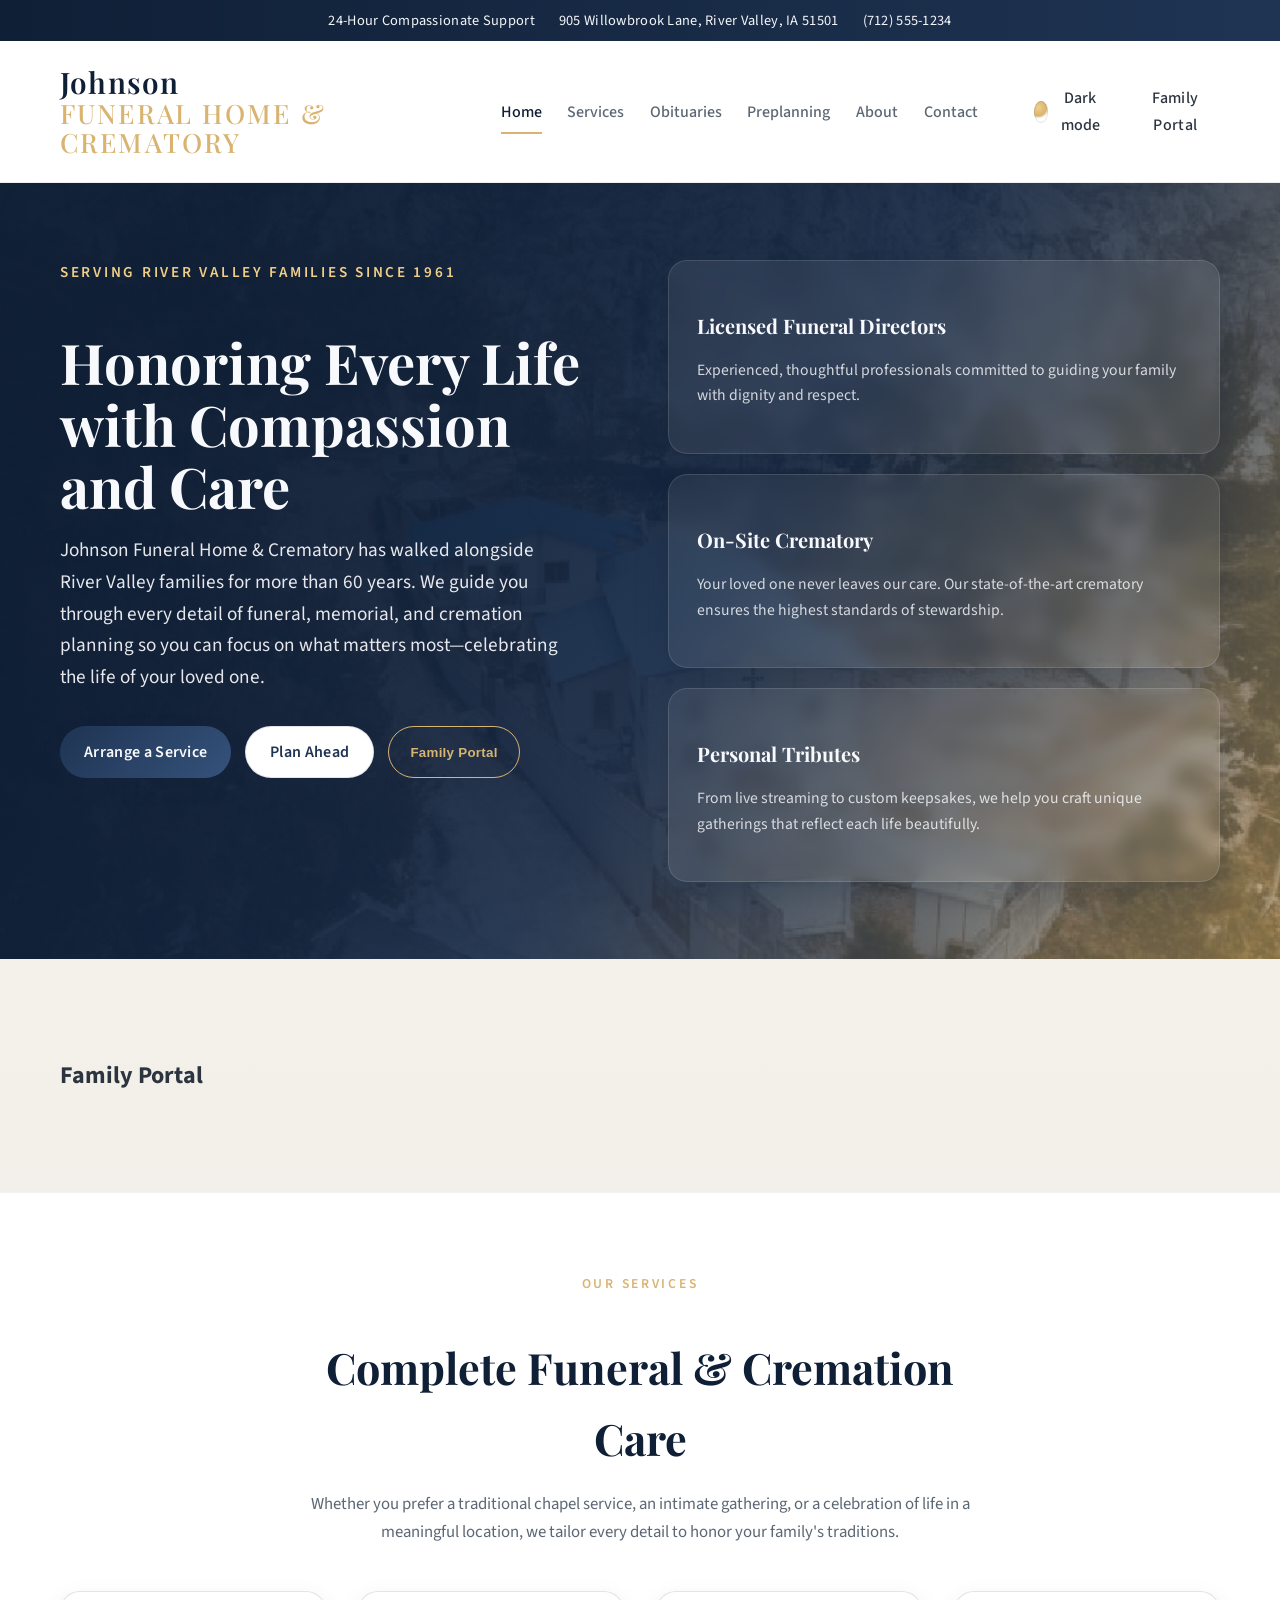
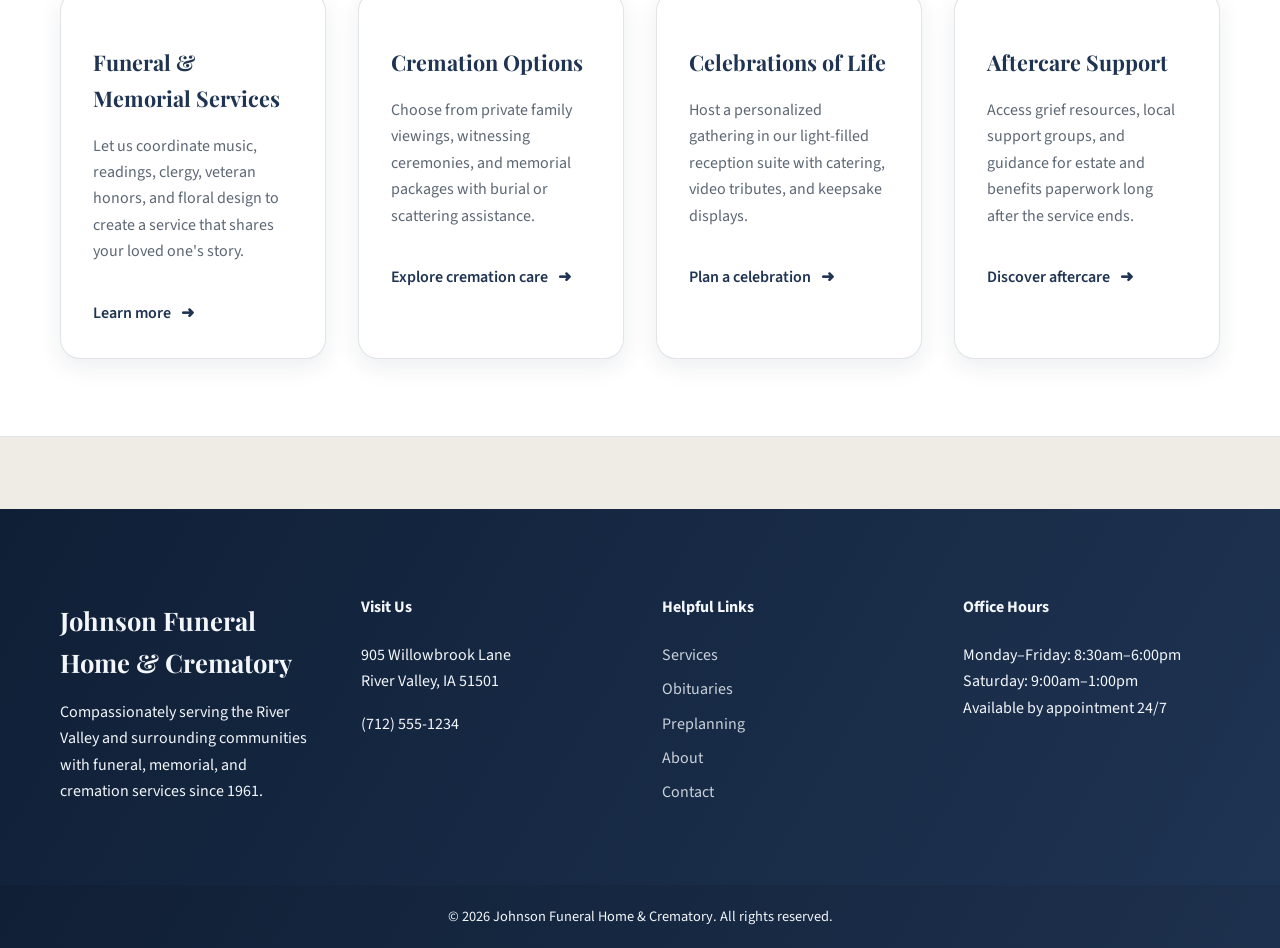
==== index.html @ 05bc40e2 "Update index.html" ====
<!DOCTYPE html>
<html lang="en" data-theme="light">
  <head>
    <meta charset="utf-8" />
    <meta name="viewport" content="width=device-width, initial-scale=1" />
    <meta
      name="description"
      content="Johnson Funeral Home & Crematory provides compassionate funeral, memorial, and cremation care to families across the River Valley."
    />
    <title>Johnson Funeral Home &amp; Crematory | Honoring Every Life</title>
    <script>
      (function () {
        try {
          var storedTheme = localStorage.getItem('theme');
          if (storedTheme === 'dark') {
            document.documentElement.setAttribute('data-theme', 'dark');
          }
        } catch (error) {
          /* localStorage unavailable */
        }
      })();
    </script>
    <link rel="stylesheet" href="assets/css/site.css" />
    <script src="assets/js/main.js" defer></script>
  </head>
  <body>
    <header class="site-header">
      <div class="top-bar">
        <div class="container">
          <span>24-Hour Compassionate Support</span>
          <span>905 Willowbrook Lane, River Valley, IA 51501</span>
          <a href="tel:17125551234">(712) 555-1234</a>
        </div>
      </div>
      <div class="container navbar">
        <a href="index.html" class="brand">Johnson <span>Funeral Home &amp; Crematory</span></a>
        <button
          class="nav-toggle"
          type="button"
          aria-expanded="false"
          aria-label="Toggle navigation"
          data-nav-toggle
        >
          &#9776;
        </button>
        <ul class="nav-links" data-nav-links>
          <li><a href="#top" class="active">Home</a></li>
          <li><a href="#services">Services</a></li>
          <li><a href="obituaries.html">Obituaries</a></li>
          <li><a href="preplanning.html">Preplanning</a></li>
          <li><a href="about.html">About</a></li>
          <li><a href="contact.html">Contact</a></li>
          <li class="nav-actions">
            <button class="theme-toggle" type="button" data-theme-toggle aria-pressed="false">
              <span class="theme-toggle__icon" aria-hidden="true"></span>
              <span class="theme-toggle__label" data-theme-toggle-label>Dark mode</span>
            </button>
            <button class="btn btn-portal" type="button">
              Family Portal
            </button>
          </li>
        </ul>
      </div>
    </header>

    <main id="top">
      <section class="hero">
        <div class="container">
          <div class="hero-content">
            <div class="hero-eyebrow">Serving River Valley families since 1961</div>
            <h1>Honoring Every Life with Compassion and Care</h1>
            <p>
              Johnson Funeral Home &amp; Crematory has walked alongside River Valley families for more than
              60 years. We guide you through every detail of funeral, memorial, and cremation planning so you
              can focus on what matters most&mdash;celebrating the life of your loved one.
            </p>
            <div class="hero-actions">
              <a class="btn btn-primary" href="contact.html">Arrange a Service</a>
              <a class="btn btn-secondary" href="preplanning.html">Plan Ahead</a>
              <button class="btn btn-portal" type="button">
                Family Portal
              </button>
            </div>
          </div>
          <div class="hero-highlights">
            <article>
              <h3>Licensed Funeral Directors</h3>
              <p>
                Experienced, thoughtful professionals committed to guiding your family with dignity and respect.
              </p>
            </article>
            <article>
              <h3>On-Site Crematory</h3>
              <p>
                Your loved one never leaves our care. Our state-of-the-art crematory ensures the highest standards
                of stewardship.
              </p>
            </article>
            <article>
              <h3>Personal Tributes</h3>
              <p>
                From live streaming to custom keepsakes, we help you craft unique gatherings that reflect each life
                beautifully.
              </p>
            </article>
          </div>
        </div>
      </section>

      <!-- Inline Family Portal Section -->
      <section id="passagecare-section" class="section">
        <div class="container">
          <h2>Family Portal</h2>
          <div id="passagecare-root"></div>
        </div>
      </section>

      <section class="section section-alt" id="services">
        <div class="container">
          <div class="section-header">
            <span>Our Services</span>
            <h2>Complete Funeral &amp; Cremation Care</h2>
            <p>
              Whether you prefer a traditional chapel service, an intimate gathering, or a celebration of life in a
              meaningful location, we tailor every detail to honor your family's traditions.
            </p>
          </div>
          <div class="card-grid">
            <article class="card">
              <h3>Funeral &amp; Memorial Services</h3>
              <p>
                Let us coordinate music, readings, clergy, veteran honors, and floral design to create a service that
                shares your loved one's story.
              </p>
              <a class="card-link" href="services.html#funeral-services">Learn more</a>
            </article>
            <article class="card">
              <h3>Cremation Options</h3>
              <p>
                Choose from private family viewings, witnessing ceremonies, and memorial packages with burial or
                scattering assistance.
              </p>
              <a class="card-link" href="services.html#cremation">Explore cremation care</a>
            </article>
            <article class="card">
              <h3>Celebrations of Life</h3>
              <p>
                Host a personalized gathering in our light-filled reception suite with catering, video tributes, and
                keepsake displays.
              </p>
              <a class="card-link" href="services.html#celebrations">Plan a celebration</a>
            </article>
            <article class="card">
              <h3>Aftercare Support</h3>
              <p>
                Access grief resources, local support groups, and guidance for estate and benefits paperwork long after
                the service ends.
              </p>
              <a class="card-link" href="about.html#aftercare">Discover aftercare</a>
            </article>
          </div>
        </div>
      </section>

      <!-- ...rest of your sections like obituaries, preplanning, facility... -->

    </main>

    <footer>
      <div class="container footer-grid">
        <div class="footer-brand">
          <h3>Johnson Funeral Home &amp; Crematory</h3>
          <p>
            Compassionately serving the River Valley and surrounding communities with funeral, memorial, and cremation
            services since 1961.
          </p>
        </div>
        <div>
          <h4>Visit Us</h4>
          <p>905 Willowbrook Lane<br />River Valley, IA 51501</p>
          <p><a href="tel:17125551234">(712) 555-1234</a></p>
        </div>
        <div>
          <h4>Helpful Links</h4>
          <ul class="footer-links">
            <li><a href="services.html">Services</a></li>
            <li><a href="obituaries.html">Obituaries</a></li>
            <li><a href="preplanning.html">Preplanning</a></li>
            <li><a href="about.html">About</a></li>
            <li><a href="contact.html">Contact</a></li>
          </ul>
        </div>
        <div>
          <h4>Office Hours</h4>
          <p>Monday&ndash;Friday: 8:30am&ndash;6:00pm<br />Saturday: 9:00am&ndash;1:00pm<br />Available by appointment 24/7</p>
        </div>
      </div>
      <div class="footer-bottom">
        &copy; <span id="year">2024</span> Johnson Funeral Home &amp; Crematory. All rights reserved.
      </div>
    </footer>

    <script>
      document.getElementById('year').textContent = new Date().getFullYear();
    </script>

    <!-- Autonomous PassageCare embed -->
    <script src="https://thepassagecare.com/passage-embed.js"></script>
  </body>
</html>
---- assets/css/site.css ----
@import url("https://fonts.googleapis.com/css2?family=Playfair+Display:wght@500;600;700&family=Source+Sans+3:wght@400;500;600;700&display=swap");

:root {
  --font-body: "Source Sans 3", "Segoe UI", Tahoma, sans-serif;
  --font-heading: "Playfair Display", "Times New Roman", serif;
  --primary-900: #0f1f36;
  --primary-800: #1f3453;
  --primary-600: #35527b;
  --accent-500: #d9b471;
  --accent-400: #f0cf8a;
  --body-bg: #f5f2ed;
  --body-gradient: linear-gradient(180deg, #f7f4ef 0%, #f2efe9 55%, #ede9e3 100%);
  --surface: #ffffff;
  --surface-elevated: #fcfbf9;
  --surface-alt: #f1ede6;
  --text: #2c3440;
  --text-soft: #5c6774;
  --text-muted: #7a8592;
  --border-subtle: rgba(17, 39, 66, 0.12);
  --shadow-soft: 0 16px 40px rgba(15, 31, 54, 0.12);
  --shadow-subtle: 0 8px 24px rgba(17, 39, 66, 0.08);
  --max-width: 1160px;
  --transition: all 0.25s ease;
  color-scheme: light;
}

:root[data-theme="dark"] {
  --primary-900: #d8e4f9;
  --primary-800: #a9c5ec;
  --primary-600: #82a2d3;
  --accent-500: #f1d48e;
  --accent-400: #f7e4aa;
  --body-bg: #050b16;
  --body-gradient: linear-gradient(180deg, #050b16 0%, #0c1627 60%, #0f1c30 100%);
  --surface: rgba(16, 27, 44, 0.95);
  --surface-elevated: rgba(20, 34, 54, 0.95);
  --surface-alt: rgba(23, 37, 58, 0.85);
  --text: #e7edf6;
  --text-soft: #c3cde0;
  --text-muted: #95a3bc;
  --border-subtle: rgba(193, 212, 235, 0.18);
  --shadow-soft: 0 22px 45px rgba(5, 12, 24, 0.65);
  --shadow-subtle: 0 12px 32px rgba(5, 12, 24, 0.4);
  color-scheme: dark;
}

*, *::before, *::after {
  box-sizing: border-box;
}

body {
  margin: 0;
  font-family: var(--font-body);
  font-weight: 400;
  color: var(--text);
  background: var(--body-gradient);
  line-height: 1.65;
  -webkit-font-smoothing: antialiased;
}

body.portal-open {
  overflow: hidden;
}

a {
  color: inherit;
  text-decoration: none;
  transition: color 0.2s ease;
}

a:hover,
a:focus {
  color: var(--accent-500);
}

a:focus-visible,
button:focus-visible {
  outline: 3px solid var(--accent-400);
  outline-offset: 3px;
}

img {
  max-width: 100%;
  display: block;
}

.container {
  width: min(92%, var(--max-width));
  margin: 0 auto;
}

.top-bar {
  background: linear-gradient(90deg, var(--primary-900), var(--primary-800));
  color: #f4f6fa;
  font-size: 0.9rem;
  letter-spacing: 0.02em;
}

.top-bar .container {
  display: flex;
  flex-wrap: wrap;
  align-items: center;
  justify-content: center;
  gap: 0.75rem 1.5rem;
  padding: 0.55rem 0;
}

.site-header {
  position: sticky;
  top: 0;
  z-index: 1000;
  background: rgba(255, 255, 255, 0.95);
  backdrop-filter: blur(14px);
  border-bottom: 1px solid rgba(17, 39, 66, 0.08);
  transition: background 0.35s ease, border-color 0.35s ease;
}

:root[data-theme="dark"] .site-header {
  background: rgba(6, 13, 24, 0.85);
  border-color: rgba(193, 212, 235, 0.14);
}

.navbar {
  display: flex;
  align-items: center;
  justify-content: space-between;
  gap: 1rem;
  padding: 1rem 0;
  position: relative;
}

.brand {
  display: inline-flex;
  flex-direction: column;
  font-family: var(--font-heading);
  font-size: clamp(1.55rem, 3vw, 1.85rem);
  font-weight: 600;
  line-height: 1.1;
  color: var(--primary-900);
  letter-spacing: 0.04em;
}

.brand span {
  font-size: 0.9em;
  font-weight: 500;
  color: var(--accent-500);
  letter-spacing: 0.08em;
  text-transform: uppercase;
}

.nav-toggle {
  display: none;
  align-items: center;
  justify-content: center;
  width: 3rem;
  height: 3rem;
  border-radius: 999px;
  border: 1px solid var(--border-subtle);
  background: var(--surface);
  color: var(--primary-900);
  font-size: 1.45rem;
  cursor: pointer;
  transition: var(--transition);
}

.nav-toggle:hover {
  background: var(--surface-elevated);
}

.nav-links {
  list-style: none;
  display: flex;
  align-items: center;
  gap: clamp(0.75rem, 2vw, 1.6rem);
  font-weight: 500;
}

.nav-links li {
  display: inline-flex;
  align-items: center;
}

.nav-links a {
  position: relative;
  padding: 0.35rem 0;
  color: var(--text-soft);
  transition: color 0.2s ease;
}

.nav-links a::after {
  content: "";
  position: absolute;
  left: 0;
  bottom: -0.2rem;
  width: 100%;
  height: 2px;
  background: var(--accent-500);
  transform: scaleX(0);
  transform-origin: left;
  transition: transform 0.2s ease;
}

.nav-links a:hover,
.nav-links a:focus,
.nav-links a.active {
  color: var(--primary-900);
}

.nav-links a:hover::after,
.nav-links a:focus::after,
.nav-links a.active::after {
  transform: scaleX(1);
}

.nav-links li.nav-actions {
  gap: 0.75rem;
  margin-left: 1rem;
}

.nav-links button {
  font: inherit;
  color: inherit;
  background: none;
  border: none;
  cursor: pointer;
}

.theme-toggle {
  display: inline-flex;
  align-items: center;
  gap: 0.55rem;
  border-radius: 999px;
  border: 1px solid var(--border-subtle);
  padding: 0.45rem 0.95rem;
  background: var(--surface);
  transition: var(--transition);
}

.theme-toggle:hover {
  border-color: var(--accent-500);
  color: var(--primary-900);
}

.theme-toggle__icon {
  display: inline-flex;
  width: 1.35rem;
  height: 1.35rem;
  border-radius: 50%;
  background: radial-gradient(circle at 30% 30%, var(--accent-400) 0%, var(--accent-500) 45%, transparent 60%);
  box-shadow: inset 0 0 0 1px rgba(17, 39, 66, 0.12);
}

.btn {
  display: inline-flex;
  align-items: center;
  justify-content: center;
  gap: 0.5rem;
  border-radius: 999px;
  padding: 0.75rem 1.5rem;
  border: none;
  font-weight: 600;
  letter-spacing: 0.02em;
  cursor: pointer;
  transition: var(--transition);
}

.btn-primary {
  background: linear-gradient(135deg, var(--primary-800), var(--primary-600));
  color: #f8f9fb;
  box-shadow: var(--shadow-subtle);
}

.btn-primary:hover {
  transform: translateY(-1px);
  box-shadow: var(--shadow-soft);
}

.btn-secondary {
  background: var(--surface);
  color: var(--primary-800);
  border: 1px solid var(--border-subtle);
}

.btn-secondary:hover {
  border-color: var(--accent-500);
  color: var(--primary-900);
  box-shadow: var(--shadow-subtle);
}

.btn-portal {
  border: 1px solid var(--accent-500);
  background: transparent;
  color: var(--accent-500);
  padding-inline: 1.35rem;
}

.btn-portal:hover {
  background: var(--accent-500);
  color: #1b2739;
  box-shadow: var(--shadow-subtle);
}

.hero {
  position: relative;
  padding: clamp(4.5rem, 6vw, 6.75rem) 0 clamp(4rem, 6vw, 6rem);
  color: #f8f9fc;
  overflow: hidden;
}

.hero::before {
  content: "";
  position: absolute;
  inset: 0;
  background: linear-gradient(120deg, rgba(15, 31, 54, 0.92) 12%, rgba(31, 52, 83, 0.85) 55%, rgba(217, 180, 113, 0.6) 100%),
    url("../images/banner3.png") center/cover no-repeat;
  z-index: -2;
}

.hero::after {
  content: "";
  position: absolute;
  inset: 0;
  background: linear-gradient(135deg, rgba(15, 31, 54, 0.75) 0%, rgba(15, 31, 54, 0.35) 65%, transparent 100%);
  z-index: -1;
}

.hero .container {
  display: grid;
  gap: clamp(2rem, 6vw, 3.5rem);
  grid-template-columns: repeat(auto-fit, minmax(280px, 1fr));
  align-items: start;
}

.hero-eyebrow {
  font-size: 0.95rem;
  letter-spacing: 0.18em;
  text-transform: uppercase;
  color: var(--accent-400);
  margin-bottom: 1rem;
  font-weight: 600;
}

.hero h1 {
  font-family: var(--font-heading);
  font-size: clamp(2.5rem, 5vw, 3.5rem);
  line-height: 1.1;
  margin-bottom: 1rem;
}

.hero p {
  font-size: clamp(1.05rem, 2.6vw, 1.2rem);
  color: rgba(248, 249, 252, 0.92);
  max-width: 32rem;
}

.hero-actions {
  display: flex;
  flex-wrap: wrap;
  gap: 0.85rem;
  margin-top: 2rem;
}

.hero-highlights {
  display: grid;
  gap: 1.25rem;
}

.hero-highlights article {
  background: rgba(255, 255, 255, 0.07);
  border: 1px solid rgba(255, 255, 255, 0.12);
  border-radius: 1.2rem;
  padding: 1.75rem;
  backdrop-filter: blur(8px);
  box-shadow: 0 12px 32px rgba(15, 31, 54, 0.25);
}

.hero-highlights h3 {
  font-family: var(--font-heading);
  font-size: 1.25rem;
  margin-bottom: 0.55rem;
}

.hero-highlights p {
  color: rgba(248, 249, 252, 0.82);
  font-size: 0.98rem;
}

main {
  display: block;
}

.section {
  padding: clamp(3.5rem, 6vw, 5rem) 0;
}

.section-alt {
  background: var(--surface);
  border-block: 1px solid var(--border-subtle);
}

.section + .section {
  border-top: 1px solid rgba(17, 39, 66, 0.06);
}

.section-compact {
  padding-block: clamp(2.75rem, 5vw, 4rem);
}

.section.section-compact + .section.section-compact {
  border-top: 1px solid var(--border-subtle);
}

.section-header {
  text-align: center;
  max-width: 720px;
  margin: 0 auto clamp(2rem, 4vw, 2.75rem);
}

.section-header.section-header--left {
  text-align: left;
  margin: 0 0 clamp(2rem, 4vw, 2.5rem);
}

.section-header span {
  display: inline-flex;
  align-items: center;
  gap: 0.5rem;
  font-size: 0.85rem;
  letter-spacing: 0.2em;
  text-transform: uppercase;
  color: var(--accent-500);
  font-weight: 600;
}

.section-header h2 {
  font-family: var(--font-heading);
  font-size: clamp(2rem, 4vw, 2.7rem);
  margin-bottom: 0.75rem;
  color: var(--primary-900);
}

.section-header p {
  color: var(--text-soft);
  font-size: 1.05rem;
}

.card-grid {
  display: grid;
  gap: clamp(1.5rem, 3vw, 2rem);
  grid-template-columns: repeat(auto-fit, minmax(250px, 1fr));
}

.card {
  background: var(--surface);
  border-radius: 1.25rem;
  padding: 2rem;
  box-shadow: var(--shadow-subtle);
  border: 1px solid var(--border-subtle);
  transition: transform 0.25s ease, box-shadow 0.25s ease;
}

.card:hover {
  transform: translateY(-6px);
  box-shadow: var(--shadow-soft);
}

.card h3 {
  font-family: var(--font-heading);
  font-size: 1.35rem;
  margin-bottom: 0.75rem;
  color: var(--primary-800);
}

.card p {
  color: var(--text-soft);
  font-size: 1rem;
}

.card-link {
  display: inline-flex;
  align-items: center;
  margin-top: 1.2rem;
  font-weight: 600;
  color: var(--primary-800);
}

.card-link::after {
  content: "\279C";
  margin-left: 0.65rem;
  transition: transform 0.2s ease;
}

.card-link:hover::after {
  transform: translateX(4px);
}

.grid-two-column {
  display: grid;
  gap: clamp(1.75rem, 4vw, 2.5rem);
  grid-template-columns: repeat(auto-fit, minmax(280px, 1fr));
  align-items: start;
}

.split {
  display: grid;
  gap: clamp(1.75rem, 4vw, 2.5rem);
  grid-template-columns: repeat(auto-fit, minmax(280px, 1fr));
  align-items: center;
}

.highlight-banner {
  background: var(--surface-elevated);
  border-radius: 1.35rem;
  padding: clamp(1.75rem, 4vw, 2.5rem);
  border: 1px solid var(--border-subtle);
  box-shadow: var(--shadow-subtle);
}

.highlight-banner .badge {
  margin-bottom: 0.8rem;
}

.highlight-banner h3 {
  font-family: var(--font-heading);
  font-size: 1.45rem;
  margin-bottom: 1rem;
  color: var(--primary-900);
}

.highlight-banner p,
.highlight-banner li {
  color: var(--text-soft);
  font-size: 1rem;
}

.highlight-banner ul {
  list-style: none;
  margin: 0;
  padding: 0;
  display: grid;
  gap: 0.75rem;
}

.highlight-banner ul li::before {
  content: "\2713";
  color: var(--accent-500);
  margin-right: 0.65rem;
  font-weight: 700;
}

.quote {
  background: var(--surface);
  border-left: 4px solid var(--accent-500);
  border-radius: 1.25rem;
  padding: clamp(1.75rem, 4vw, 2.5rem);
  box-shadow: var(--shadow-subtle);
  font-style: italic;
  color: var(--text-soft);
}

.quote footer,
.quote cite {
  display: block;
  margin-top: 1rem;
  font-style: normal;
  font-weight: 600;
  color: var(--primary-800);
}

blockquote {
  margin: 0;
  background: var(--surface);
  border-radius: 1.35rem;
  padding: clamp(1.75rem, 4vw, 2.5rem);
  box-shadow: var(--shadow-subtle);
  border: 1px solid var(--border-subtle);
  font-style: italic;
  color: var(--text-soft);
}

blockquote cite {
  display: block;
  margin-top: 1rem;
  font-style: normal;
  font-weight: 600;
  color: var(--primary-800);
}

.featured-list {
  list-style: none;
  padding: 0;
  margin: 1.5rem 0 0;
  display: grid;
  gap: 0.85rem;
}

.featured-list li {
  position: relative;
  padding-left: 1.65rem;
  color: var(--text-soft);
}

.featured-list li::before {
  content: "";
  position: absolute;
  top: 0.55rem;
  left: 0;
  width: 0.75rem;
  height: 0.75rem;
  border-radius: 50%;
  background: linear-gradient(135deg, var(--accent-500), var(--accent-400));
}

.contact-block {
  background: var(--surface);
  border-radius: 1.25rem;
  padding: clamp(1.75rem, 4vw, 2.5rem);
  box-shadow: var(--shadow-subtle);
  border: 1px solid var(--border-subtle);
}

.contact-block h3 {
  font-family: var(--font-heading);
  font-size: 1.45rem;
  margin-bottom: 1rem;
  color: var(--primary-900);
}

.contact-details {
  display: grid;
  gap: 0.65rem;
  color: var(--text-soft);
  font-size: 1rem;
}

.contact-details span {
  font-weight: 600;
  color: var(--primary-800);
}

.contact-actions {
  display: flex;
  flex-wrap: wrap;
  gap: 0.75rem;
  margin-top: 1.5rem;
}

.badge {
  display: inline-flex;
  align-items: center;
  gap: 0.35rem;
  font-size: 0.75rem;
  text-transform: uppercase;
  letter-spacing: 0.18em;
  background: rgba(217, 180, 113, 0.14);
  color: var(--accent-500);
  padding: 0.35rem 0.8rem;
  border-radius: 999px;
  font-weight: 600;
}

.lead {
  font-size: 1.1rem;
  color: var(--text);
}

.page-hero {
  position: relative;
  padding: clamp(3.5rem, 6vw, 5rem) 0;
  color: #f8f9fc;
  overflow: hidden;
}

.page-hero::before {
  content: "";
  position: absolute;
  inset: 0;
  background: linear-gradient(125deg, rgba(15, 31, 54, 0.92) 0%, rgba(31, 52, 83, 0.88) 55%, rgba(217, 180, 113, 0.65) 100%),
    url("../images/banner2.png") center/cover no-repeat;
  z-index: -1;
}

.page-hero h1 {
  font-family: var(--font-heading);
  font-size: clamp(2.25rem, 4vw, 3rem);
  margin-bottom: 1rem;
}

.page-hero p {
  max-width: 40rem;
  color: rgba(248, 249, 252, 0.9);
  font-size: 1.05rem;
}

.page-content {
  padding: clamp(3.5rem, 6vw, 4.75rem) 0;
}

.page-content > .section,
.page-content > article {
  margin-bottom: clamp(2.5rem, 5vw, 3.5rem);
}

.contact-page {
  display: grid;
  gap: clamp(2rem, 4vw, 3rem);
  grid-template-columns: repeat(auto-fit, minmax(280px, 1fr));
  align-items: start;
}

form {
  background: var(--surface);
  border-radius: 1.25rem;
  padding: clamp(1.75rem, 4vw, 2.5rem);
  box-shadow: var(--shadow-subtle);
  border: 1px solid var(--border-subtle);
  display: grid;
  gap: 0.9rem;
}

form h3 {
  font-family: var(--font-heading);
  font-size: 1.45rem;
  color: var(--primary-900);
  margin-bottom: 0.5rem;
}

label {
  font-weight: 600;
  font-size: 0.95rem;
  color: var(--text);
}

input,
select,
textarea {
  width: 100%;
  border-radius: 0.85rem;
  border: 1px solid var(--border-subtle);
  padding: 0.75rem 1rem;
  font: inherit;
  color: var(--text);
  background: var(--surface-elevated);
  transition: border-color 0.2s ease, box-shadow 0.2s ease;
}

input:focus,
select:focus,
textarea:focus {
  border-color: var(--accent-500);
  box-shadow: 0 0 0 3px rgba(217, 180, 113, 0.25);
}

textarea {
  min-height: 140px;
  resize: vertical;
}

.form-disclaimer {
  margin-top: 0.35rem;
  font-size: 0.85rem;
  color: var(--text-muted);
}

.table-wrapper {
  overflow-x: auto;
  background: var(--surface);
  border-radius: 1.25rem;
  border: 1px solid var(--border-subtle);
  box-shadow: var(--shadow-subtle);
}

.table {
  width: 100%;
  border-collapse: collapse;
  min-width: 540px;
}

.table thead {
  background: rgba(53, 82, 123, 0.08);
  color: var(--primary-900);
}

.table th,
.table td {
  padding: 1.1rem 1.25rem;
  text-align: left;
  border-bottom: 1px solid var(--border-subtle);
  font-size: 0.98rem;
}

.table tbody tr:hover {
  background: rgba(53, 82, 123, 0.05);
}

.obituary-list {
  display: grid;
  gap: clamp(1.5rem, 3vw, 2rem);
  grid-template-columns: repeat(auto-fit, minmax(260px, 1fr));
}

.obituary-card {
  background: var(--surface);
  border-radius: 1.25rem;
  padding: clamp(1.65rem, 3vw, 2.25rem);
  border: 1px solid var(--border-subtle);
  box-shadow: var(--shadow-subtle);
  display: grid;
  gap: 0.65rem;
}

.obituary-card h3 {
  font-family: var(--font-heading);
  font-size: 1.35rem;
  color: var(--primary-900);
}

.obituary-card time {
  font-size: 0.95rem;
  color: var(--text-muted);
}

.obituary-card p {
  color: var(--text-soft);
  font-size: 1rem;
}

footer {
  background: linear-gradient(120deg, var(--primary-900), var(--primary-800));
  color: #f3f6fb;
  margin-top: clamp(3rem, 6vw, 4.5rem);
}

.footer-grid {
  display: grid;
  gap: clamp(1.75rem, 4vw, 2.75rem);
  grid-template-columns: repeat(auto-fit, minmax(220px, 1fr));
  padding: clamp(3rem, 6vw, 4rem) 0;
}

.footer-brand h3 {
  font-family: var(--font-heading);
  font-size: 1.6rem;
  margin-bottom: 0.75rem;
}

.footer-links {
  list-style: none;
  padding: 0;
  margin: 0;
  display: grid;
  gap: 0.5rem;
}

.footer-links a {
  color: rgba(243, 246, 251, 0.82);
}

.footer-links a:hover {
  color: var(--accent-400);
}

.footer-bottom {
  padding: 1.25rem 0;
  text-align: center;
  font-size: 0.9rem;
  background: rgba(0, 0, 0, 0.08);
}

.portal-modal {
  position: fixed;
  inset: 0;
  background: rgba(4, 10, 20, 0.75);
  display: grid;
  place-items: center;
  padding: 2rem;
  visibility: hidden;
  opacity: 0;
  transition: opacity 0.25s ease, visibility 0.25s ease;
  z-index: 1200;
}

.portal-modal.is-open {
  visibility: visible;
  opacity: 1;
}

.portal-modal__content {
  background: var(--surface);
  border-radius: 1.5rem;
  width: min(92vw, 880px);
  max-height: min(85vh, 720px);
  display: flex;
  flex-direction: column;
  border: 1px solid var(--border-subtle);
  box-shadow: var(--shadow-soft);
}

.portal-modal__header {
  display: flex;
  align-items: center;
  justify-content: space-between;
  padding: 1.5rem 1.75rem;
  border-bottom: 1px solid var(--border-subtle);
}

.portal-modal__header h2 {
  font-family: var(--font-heading);
  font-size: 1.5rem;
  margin: 0;
}

.portal-modal__close {
  border: none;
  background: transparent;
  font-size: 1.75rem;
  color: var(--text);
  cursor: pointer;
}

.portal-modal__body {
  flex: 1 1 auto;
  padding: 0;
}

.portal-modal__body iframe {
  width: 100%;
  height: 100%;
  min-height: 480px;
  border: none;
  border-radius: 0 0 1.5rem 1.5rem;
}

@media (max-width: 960px) {
  .nav-toggle {
    display: inline-flex;
  }

  .nav-links {
    position: absolute;
    top: calc(100% + 0.75rem);
    right: 0;
    flex-direction: column;
    align-items: stretch;
    gap: 0.5rem;
    padding: 1.25rem;
    background: var(--surface);
    border-radius: 1.25rem;
    border: 1px solid var(--border-subtle);
    box-shadow: var(--shadow-soft);
    transform: translateY(-0.5rem) scale(0.96);
    opacity: 0;
    pointer-events: none;
    transition: var(--transition);
  }

  .nav-links.open {
    opacity: 1;
    transform: translateY(0) scale(1);
    pointer-events: auto;
  }

  .nav-links li.nav-actions {
    flex-direction: column;
    align-items: stretch;
    margin-left: 0;
  }

  .nav-links li.nav-actions .btn,
  .nav-links li.nav-actions .theme-toggle {
    width: 100%;
    justify-content: center;
  }
}

@media (max-width: 720px) {
  .hero {
    padding-top: 4rem;
    padding-bottom: 4.5rem;
  }

  .hero-actions {
    flex-direction: column;
    align-items: stretch;
  }

  .section-header {
    text-align: left;
  }

  .footer-grid {
    text-align: center;
  }

  .footer-links {
    justify-items: center;
  }

  .portal-modal {
    padding: 1.25rem;
  }

  .portal-modal__body iframe {
    min-height: 360px;
  }
}

@media (prefers-reduced-motion: reduce) {
  *, *::before, *::after {
    transition: none !important;
    animation-duration: 0.01ms !important;
    animation-iteration-count: 1 !important;
  }
}
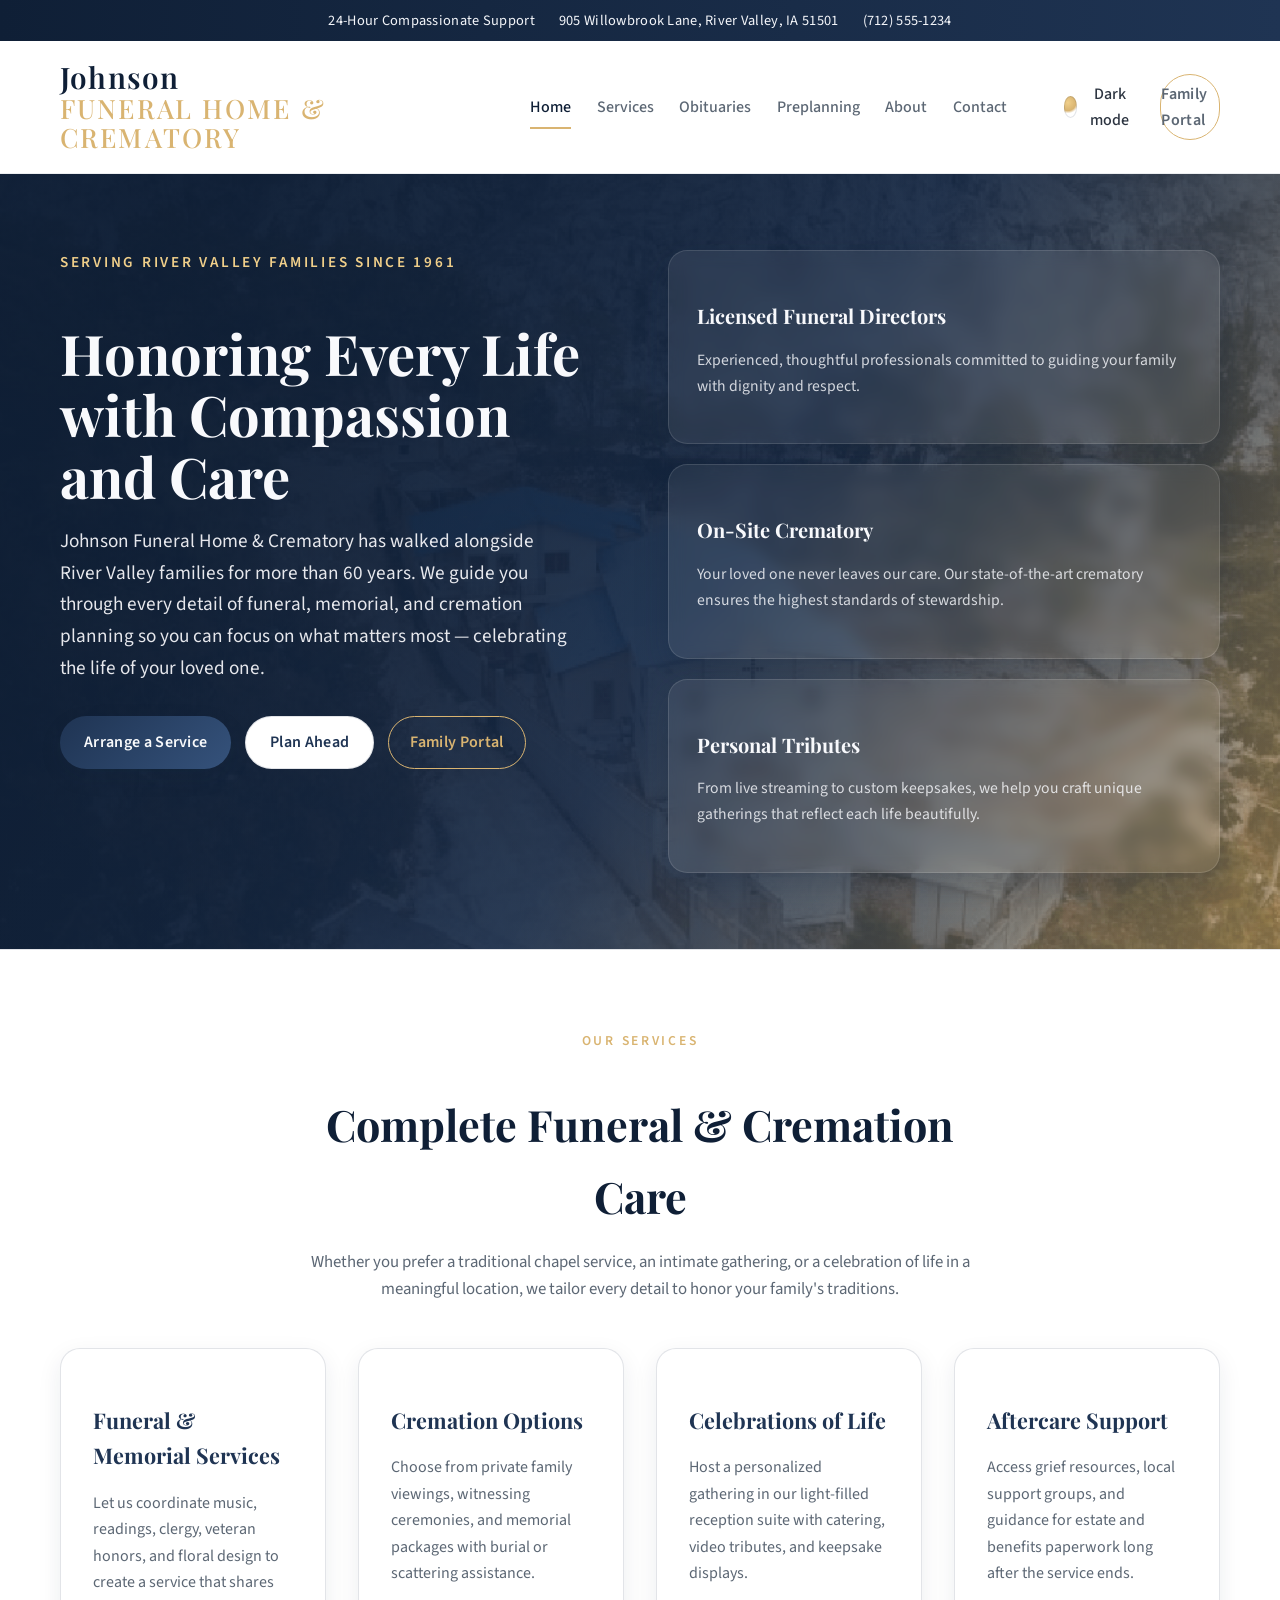
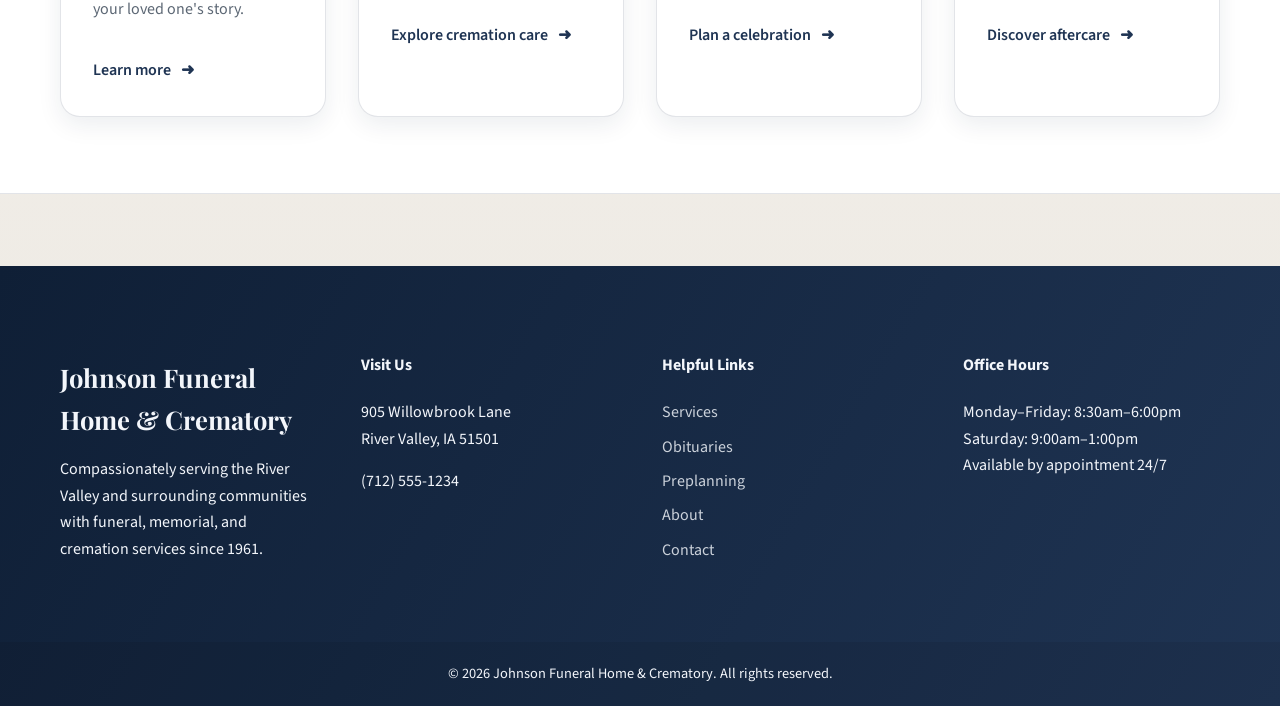
==== commit 9c1201b4: "Update index.html" ====
--- a/index.html
+++ b/index.html
@@ -8,6 +8,8 @@
       content="Johnson Funeral Home & Crematory provides compassionate funeral, memorial, and cremation care to families across the River Valley."
     />
     <title>Johnson Funeral Home &amp; Crematory | Honoring Every Life</title>
+
+    <!-- Theme handling -->
     <script>
       (function () {
         try {
@@ -15,14 +17,15 @@
           if (storedTheme === 'dark') {
             document.documentElement.setAttribute('data-theme', 'dark');
           }
-        } catch (error) {
-          /* localStorage unavailable */
-        }
+        } catch (error) {}
       })();
     </script>
+
+    <!-- Site Styles -->
     <link rel="stylesheet" href="assets/css/site.css" />
     <script src="assets/js/main.js" defer></script>
   </head>
+
   <body>
     <header class="site-header">
       <div class="top-bar">
@@ -32,8 +35,12 @@
           <a href="tel:17125551234">(712) 555-1234</a>
         </div>
       </div>
+
       <div class="container navbar">
-        <a href="index.html" class="brand">Johnson <span>Funeral Home &amp; Crematory</span></a>
+        <a href="index.html" class="brand">
+          Johnson <span>Funeral Home &amp; Crematory</span>
+        </a>
+
         <button
           class="nav-toggle"
           type="button"
@@ -43,6 +50,7 @@
         >
           &#9776;
         </button>
+
         <ul class="nav-links" data-nav-links>
           <li><a href="#top" class="active">Home</a></li>
           <li><a href="#services">Services</a></li>
@@ -51,13 +59,22 @@
           <li><a href="about.html">About</a></li>
           <li><a href="contact.html">Contact</a></li>
           <li class="nav-actions">
-            <button class="theme-toggle" type="button" data-theme-toggle aria-pressed="false">
+            <button
+              class="theme-toggle"
+              type="button"
+              data-theme-toggle
+              aria-pressed="false"
+            >
               <span class="theme-toggle__icon" aria-hidden="true"></span>
-              <span class="theme-toggle__label" data-theme-toggle-label>Dark mode</span>
+              <span class="theme-toggle__label" data-theme-toggle-label>
+                Dark mode
+              </span>
             </button>
-            <button class="btn btn-portal" type="button">
+
+            <!-- Redirect to full Family Portal page -->
+            <a class="btn btn-portal" href="family-portal.html">
               Family Portal
-            </button>
+            </a>
           </li>
         </ul>
       </div>
@@ -70,18 +87,19 @@
             <div class="hero-eyebrow">Serving River Valley families since 1961</div>
             <h1>Honoring Every Life with Compassion and Care</h1>
             <p>
-              Johnson Funeral Home &amp; Crematory has walked alongside River Valley families for more than
-              60 years. We guide you through every detail of funeral, memorial, and cremation planning so you
-              can focus on what matters most&mdash;celebrating the life of your loved one.
+              Johnson Funeral Home &amp; Crematory has walked alongside River Valley families
+              for more than 60 years. We guide you through every detail of funeral, memorial,
+              and cremation planning so you can focus on what matters most &mdash;
+              celebrating the life of your loved one.
             </p>
+
             <div class="hero-actions">
               <a class="btn btn-primary" href="contact.html">Arrange a Service</a>
               <a class="btn btn-secondary" href="preplanning.html">Plan Ahead</a>
-              <button class="btn btn-portal" type="button">
-                Family Portal
-              </button>
+              <a class="btn btn-portal" href="family-portal.html">Family Portal</a>
             </div>
           </div>
+
           <div class="hero-highlights">
             <article>
               <h3>Licensed Funeral Directors</h3>
@@ -92,26 +110,16 @@
             <article>
               <h3>On-Site Crematory</h3>
               <p>
-                Your loved one never leaves our care. Our state-of-the-art crematory ensures the highest standards
-                of stewardship.
+                Your loved one never leaves our care. Our state-of-the-art crematory ensures the highest standards of stewardship.
               </p>
             </article>
             <article>
               <h3>Personal Tributes</h3>
               <p>
-                From live streaming to custom keepsakes, we help you craft unique gatherings that reflect each life
-                beautifully.
-              </p>
-            </article>
-          </div>
-        </div>
-      </section>
-
-      <!-- Inline Family Portal Section -->
-      <section id="passagecare-section" class="section">
-        <div class="container">
-          <h2>Family Portal</h2>
-          <div id="passagecare-root"></div>
+                From live streaming to custom keepsakes, we help you craft unique gatherings that reflect each life beautifully.
+              </p>
+            </article>
+          </div>
         </div>
       </section>
 
@@ -121,49 +129,51 @@
             <span>Our Services</span>
             <h2>Complete Funeral &amp; Cremation Care</h2>
             <p>
-              Whether you prefer a traditional chapel service, an intimate gathering, or a celebration of life in a
-              meaningful location, we tailor every detail to honor your family's traditions.
+              Whether you prefer a traditional chapel service, an intimate gathering, or a
+              celebration of life in a meaningful location, we tailor every detail to honor
+              your family's traditions.
             </p>
           </div>
+
           <div class="card-grid">
             <article class="card">
               <h3>Funeral &amp; Memorial Services</h3>
               <p>
-                Let us coordinate music, readings, clergy, veteran honors, and floral design to create a service that
-                shares your loved one's story.
+                Let us coordinate music, readings, clergy, veteran honors, and floral design
+                to create a service that shares your loved one's story.
               </p>
               <a class="card-link" href="services.html#funeral-services">Learn more</a>
             </article>
+
             <article class="card">
               <h3>Cremation Options</h3>
               <p>
-                Choose from private family viewings, witnessing ceremonies, and memorial packages with burial or
-                scattering assistance.
+                Choose from private family viewings, witnessing ceremonies, and memorial
+                packages with burial or scattering assistance.
               </p>
               <a class="card-link" href="services.html#cremation">Explore cremation care</a>
             </article>
+
             <article class="card">
               <h3>Celebrations of Life</h3>
               <p>
-                Host a personalized gathering in our light-filled reception suite with catering, video tributes, and
-                keepsake displays.
+                Host a personalized gathering in our light-filled reception suite with
+                catering, video tributes, and keepsake displays.
               </p>
               <a class="card-link" href="services.html#celebrations">Plan a celebration</a>
             </article>
+
             <article class="card">
               <h3>Aftercare Support</h3>
               <p>
-                Access grief resources, local support groups, and guidance for estate and benefits paperwork long after
-                the service ends.
+                Access grief resources, local support groups, and guidance for estate and
+                benefits paperwork long after the service ends.
               </p>
               <a class="card-link" href="about.html#aftercare">Discover aftercare</a>
             </article>
           </div>
         </div>
       </section>
-
-      <!-- ...rest of your sections like obituaries, preplanning, facility... -->
-
     </main>
 
     <footer>
@@ -171,15 +181,17 @@
         <div class="footer-brand">
           <h3>Johnson Funeral Home &amp; Crematory</h3>
           <p>
-            Compassionately serving the River Valley and surrounding communities with funeral, memorial, and cremation
-            services since 1961.
+            Compassionately serving the River Valley and surrounding communities with
+            funeral, memorial, and cremation services since 1961.
           </p>
         </div>
+
         <div>
           <h4>Visit Us</h4>
           <p>905 Willowbrook Lane<br />River Valley, IA 51501</p>
           <p><a href="tel:17125551234">(712) 555-1234</a></p>
         </div>
+
         <div>
           <h4>Helpful Links</h4>
           <ul class="footer-links">
@@ -190,11 +202,17 @@
             <li><a href="contact.html">Contact</a></li>
           </ul>
         </div>
+
         <div>
           <h4>Office Hours</h4>
-          <p>Monday&ndash;Friday: 8:30am&ndash;6:00pm<br />Saturday: 9:00am&ndash;1:00pm<br />Available by appointment 24/7</p>
-        </div>
-      </div>
+          <p>
+            Monday&ndash;Friday: 8:30am&ndash;6:00pm<br />
+            Saturday: 9:00am&ndash;1:00pm<br />
+            Available by appointment 24/7
+          </p>
+        </div>
+      </div>
+
       <div class="footer-bottom">
         &copy; <span id="year">2024</span> Johnson Funeral Home &amp; Crematory. All rights reserved.
       </div>
@@ -203,9 +221,5 @@
     <script>
       document.getElementById('year').textContent = new Date().getFullYear();
     </script>
-
-    <!-- Autonomous PassageCare embed -->
-    <script src="https://thepassagecare.com/passage-embed.js"></script>
   </body>
-</html>
-
+</html>
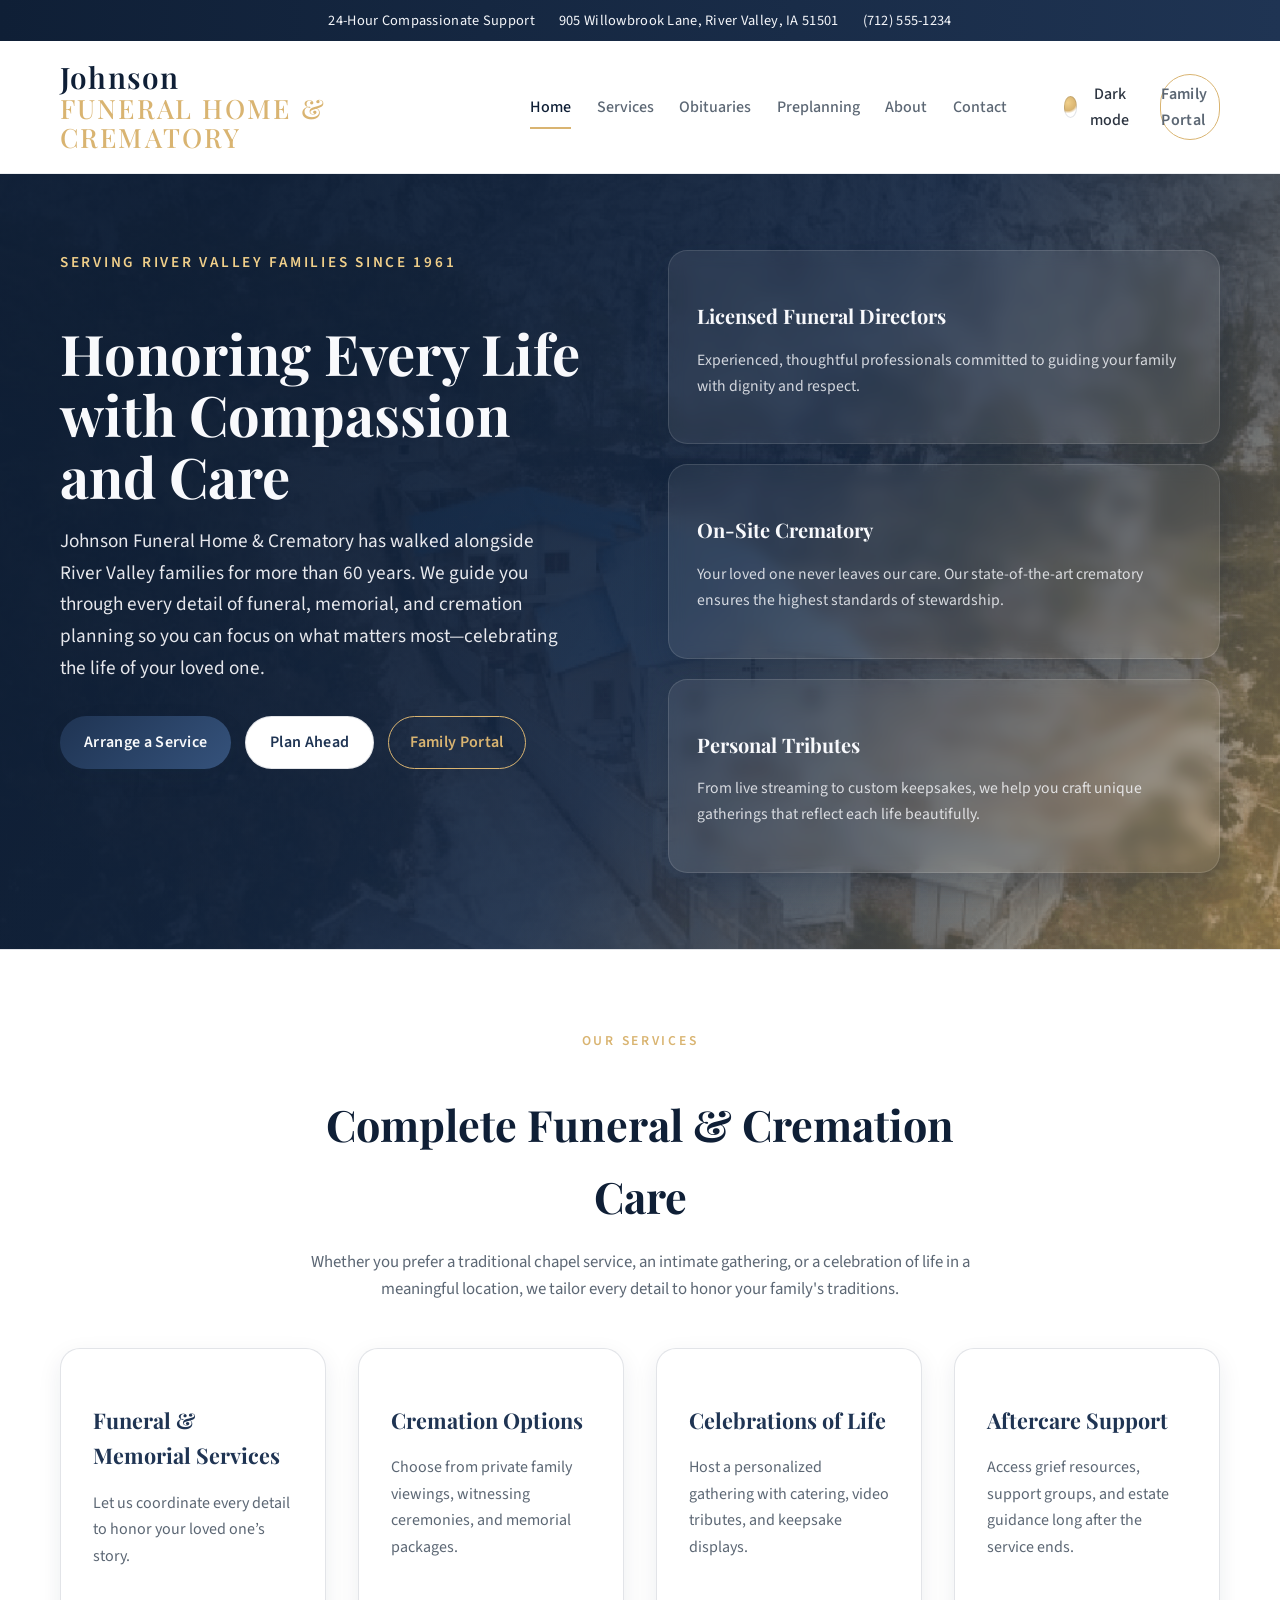
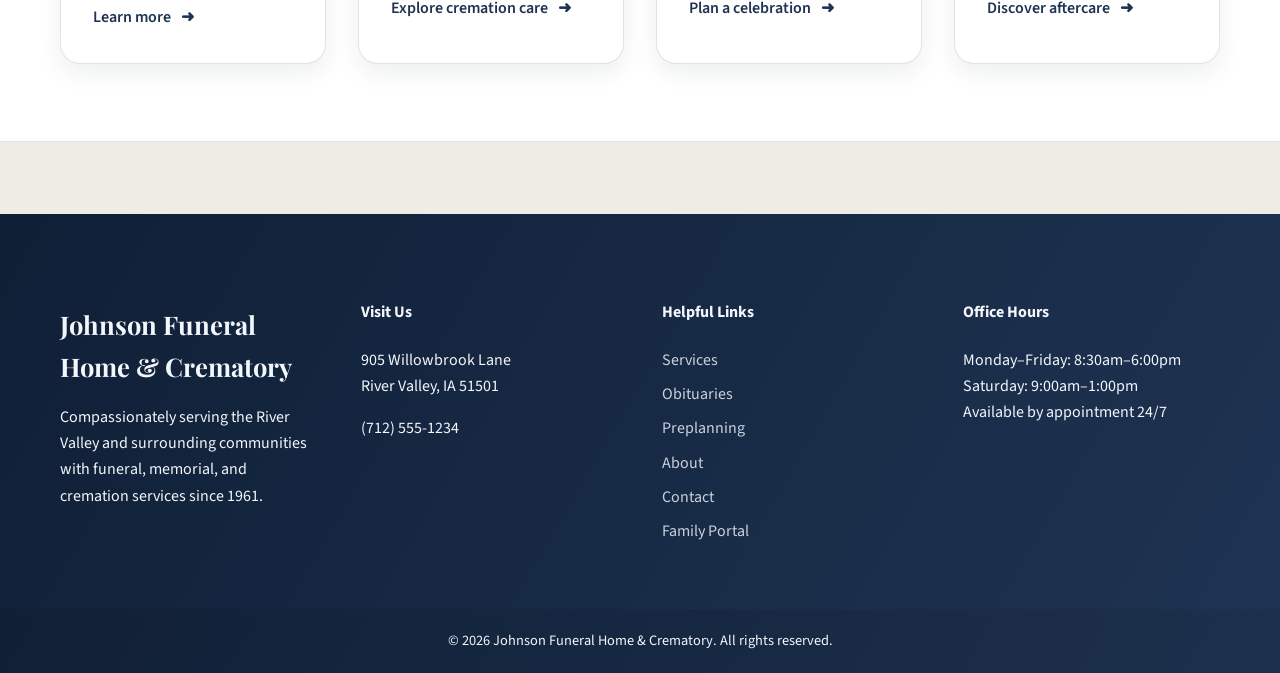
==== commit 3c8389a2: "Update index.html" ====
--- a/index.html
+++ b/index.html
@@ -8,8 +8,6 @@
       content="Johnson Funeral Home & Crematory provides compassionate funeral, memorial, and cremation care to families across the River Valley."
     />
     <title>Johnson Funeral Home &amp; Crematory | Honoring Every Life</title>
-
-    <!-- Theme handling -->
     <script>
       (function () {
         try {
@@ -20,12 +18,9 @@
         } catch (error) {}
       })();
     </script>
-
-    <!-- Site Styles -->
     <link rel="stylesheet" href="assets/css/site.css" />
     <script src="assets/js/main.js" defer></script>
   </head>
-
   <body>
     <header class="site-header">
       <div class="top-bar">
@@ -35,12 +30,8 @@
           <a href="tel:17125551234">(712) 555-1234</a>
         </div>
       </div>
-
       <div class="container navbar">
-        <a href="index.html" class="brand">
-          Johnson <span>Funeral Home &amp; Crematory</span>
-        </a>
-
+        <a href="index.html" class="brand">Johnson <span>Funeral Home &amp; Crematory</span></a>
         <button
           class="nav-toggle"
           type="button"
@@ -50,7 +41,6 @@
         >
           &#9776;
         </button>
-
         <ul class="nav-links" data-nav-links>
           <li><a href="#top" class="active">Home</a></li>
           <li><a href="#services">Services</a></li>
@@ -59,22 +49,11 @@
           <li><a href="about.html">About</a></li>
           <li><a href="contact.html">Contact</a></li>
           <li class="nav-actions">
-            <button
-              class="theme-toggle"
-              type="button"
-              data-theme-toggle
-              aria-pressed="false"
-            >
+            <button class="theme-toggle" type="button" data-theme-toggle aria-pressed="false">
               <span class="theme-toggle__icon" aria-hidden="true"></span>
-              <span class="theme-toggle__label" data-theme-toggle-label>
-                Dark mode
-              </span>
+              <span class="theme-toggle__label" data-theme-toggle-label>Dark mode</span>
             </button>
-
-            <!-- Redirect to full Family Portal page -->
-            <a class="btn btn-portal" href="family-portal.html">
-              Family Portal
-            </a>
+            <a href="family-portal.html" class="btn btn-portal">Family Portal</a>
           </li>
         </ul>
       </div>
@@ -87,19 +66,16 @@
             <div class="hero-eyebrow">Serving River Valley families since 1961</div>
             <h1>Honoring Every Life with Compassion and Care</h1>
             <p>
-              Johnson Funeral Home &amp; Crematory has walked alongside River Valley families
-              for more than 60 years. We guide you through every detail of funeral, memorial,
-              and cremation planning so you can focus on what matters most &mdash;
-              celebrating the life of your loved one.
+              Johnson Funeral Home &amp; Crematory has walked alongside River Valley families for more than
+              60 years. We guide you through every detail of funeral, memorial, and cremation planning so you
+              can focus on what matters most&mdash;celebrating the life of your loved one.
             </p>
-
             <div class="hero-actions">
               <a class="btn btn-primary" href="contact.html">Arrange a Service</a>
               <a class="btn btn-secondary" href="preplanning.html">Plan Ahead</a>
               <a class="btn btn-portal" href="family-portal.html">Family Portal</a>
             </div>
           </div>
-
           <div class="hero-highlights">
             <article>
               <h3>Licensed Funeral Directors</h3>
@@ -110,13 +86,15 @@
             <article>
               <h3>On-Site Crematory</h3>
               <p>
-                Your loved one never leaves our care. Our state-of-the-art crematory ensures the highest standards of stewardship.
+                Your loved one never leaves our care. Our state-of-the-art crematory ensures the highest standards
+                of stewardship.
               </p>
             </article>
             <article>
               <h3>Personal Tributes</h3>
               <p>
-                From live streaming to custom keepsakes, we help you craft unique gatherings that reflect each life beautifully.
+                From live streaming to custom keepsakes, we help you craft unique gatherings that reflect each life
+                beautifully.
               </p>
             </article>
           </div>
@@ -129,46 +107,29 @@
             <span>Our Services</span>
             <h2>Complete Funeral &amp; Cremation Care</h2>
             <p>
-              Whether you prefer a traditional chapel service, an intimate gathering, or a
-              celebration of life in a meaningful location, we tailor every detail to honor
-              your family's traditions.
+              Whether you prefer a traditional chapel service, an intimate gathering, or a celebration of life in a
+              meaningful location, we tailor every detail to honor your family's traditions.
             </p>
           </div>
-
           <div class="card-grid">
             <article class="card">
               <h3>Funeral &amp; Memorial Services</h3>
-              <p>
-                Let us coordinate music, readings, clergy, veteran honors, and floral design
-                to create a service that shares your loved one's story.
-              </p>
+              <p>Let us coordinate every detail to honor your loved one’s story.</p>
               <a class="card-link" href="services.html#funeral-services">Learn more</a>
             </article>
-
             <article class="card">
               <h3>Cremation Options</h3>
-              <p>
-                Choose from private family viewings, witnessing ceremonies, and memorial
-                packages with burial or scattering assistance.
-              </p>
+              <p>Choose from private family viewings, witnessing ceremonies, and memorial packages.</p>
               <a class="card-link" href="services.html#cremation">Explore cremation care</a>
             </article>
-
             <article class="card">
               <h3>Celebrations of Life</h3>
-              <p>
-                Host a personalized gathering in our light-filled reception suite with
-                catering, video tributes, and keepsake displays.
-              </p>
+              <p>Host a personalized gathering with catering, video tributes, and keepsake displays.</p>
               <a class="card-link" href="services.html#celebrations">Plan a celebration</a>
             </article>
-
             <article class="card">
               <h3>Aftercare Support</h3>
-              <p>
-                Access grief resources, local support groups, and guidance for estate and
-                benefits paperwork long after the service ends.
-              </p>
+              <p>Access grief resources, support groups, and estate guidance long after the service ends.</p>
               <a class="card-link" href="about.html#aftercare">Discover aftercare</a>
             </article>
           </div>
@@ -181,17 +142,15 @@
         <div class="footer-brand">
           <h3>Johnson Funeral Home &amp; Crematory</h3>
           <p>
-            Compassionately serving the River Valley and surrounding communities with
-            funeral, memorial, and cremation services since 1961.
+            Compassionately serving the River Valley and surrounding communities with funeral, memorial, and cremation
+            services since 1961.
           </p>
         </div>
-
         <div>
           <h4>Visit Us</h4>
           <p>905 Willowbrook Lane<br />River Valley, IA 51501</p>
           <p><a href="tel:17125551234">(712) 555-1234</a></p>
         </div>
-
         <div>
           <h4>Helpful Links</h4>
           <ul class="footer-links">
@@ -200,26 +159,25 @@
             <li><a href="preplanning.html">Preplanning</a></li>
             <li><a href="about.html">About</a></li>
             <li><a href="contact.html">Contact</a></li>
+            <li><a href="family-portal.html">Family Portal</a></li>
           </ul>
         </div>
-
         <div>
           <h4>Office Hours</h4>
           <p>
-            Monday&ndash;Friday: 8:30am&ndash;6:00pm<br />
-            Saturday: 9:00am&ndash;1:00pm<br />
+            Monday–Friday: 8:30am–6:00pm<br />
+            Saturday: 9:00am–1:00pm<br />
             Available by appointment 24/7
           </p>
         </div>
       </div>
-
       <div class="footer-bottom">
         &copy; <span id="year">2024</span> Johnson Funeral Home &amp; Crematory. All rights reserved.
       </div>
     </footer>
 
     <script>
-      document.getElementById('year').textContent = new Date().getFullYear();
+      document.getElementById("year").textContent = new Date().getFullYear();
     </script>
   </body>
 </html>
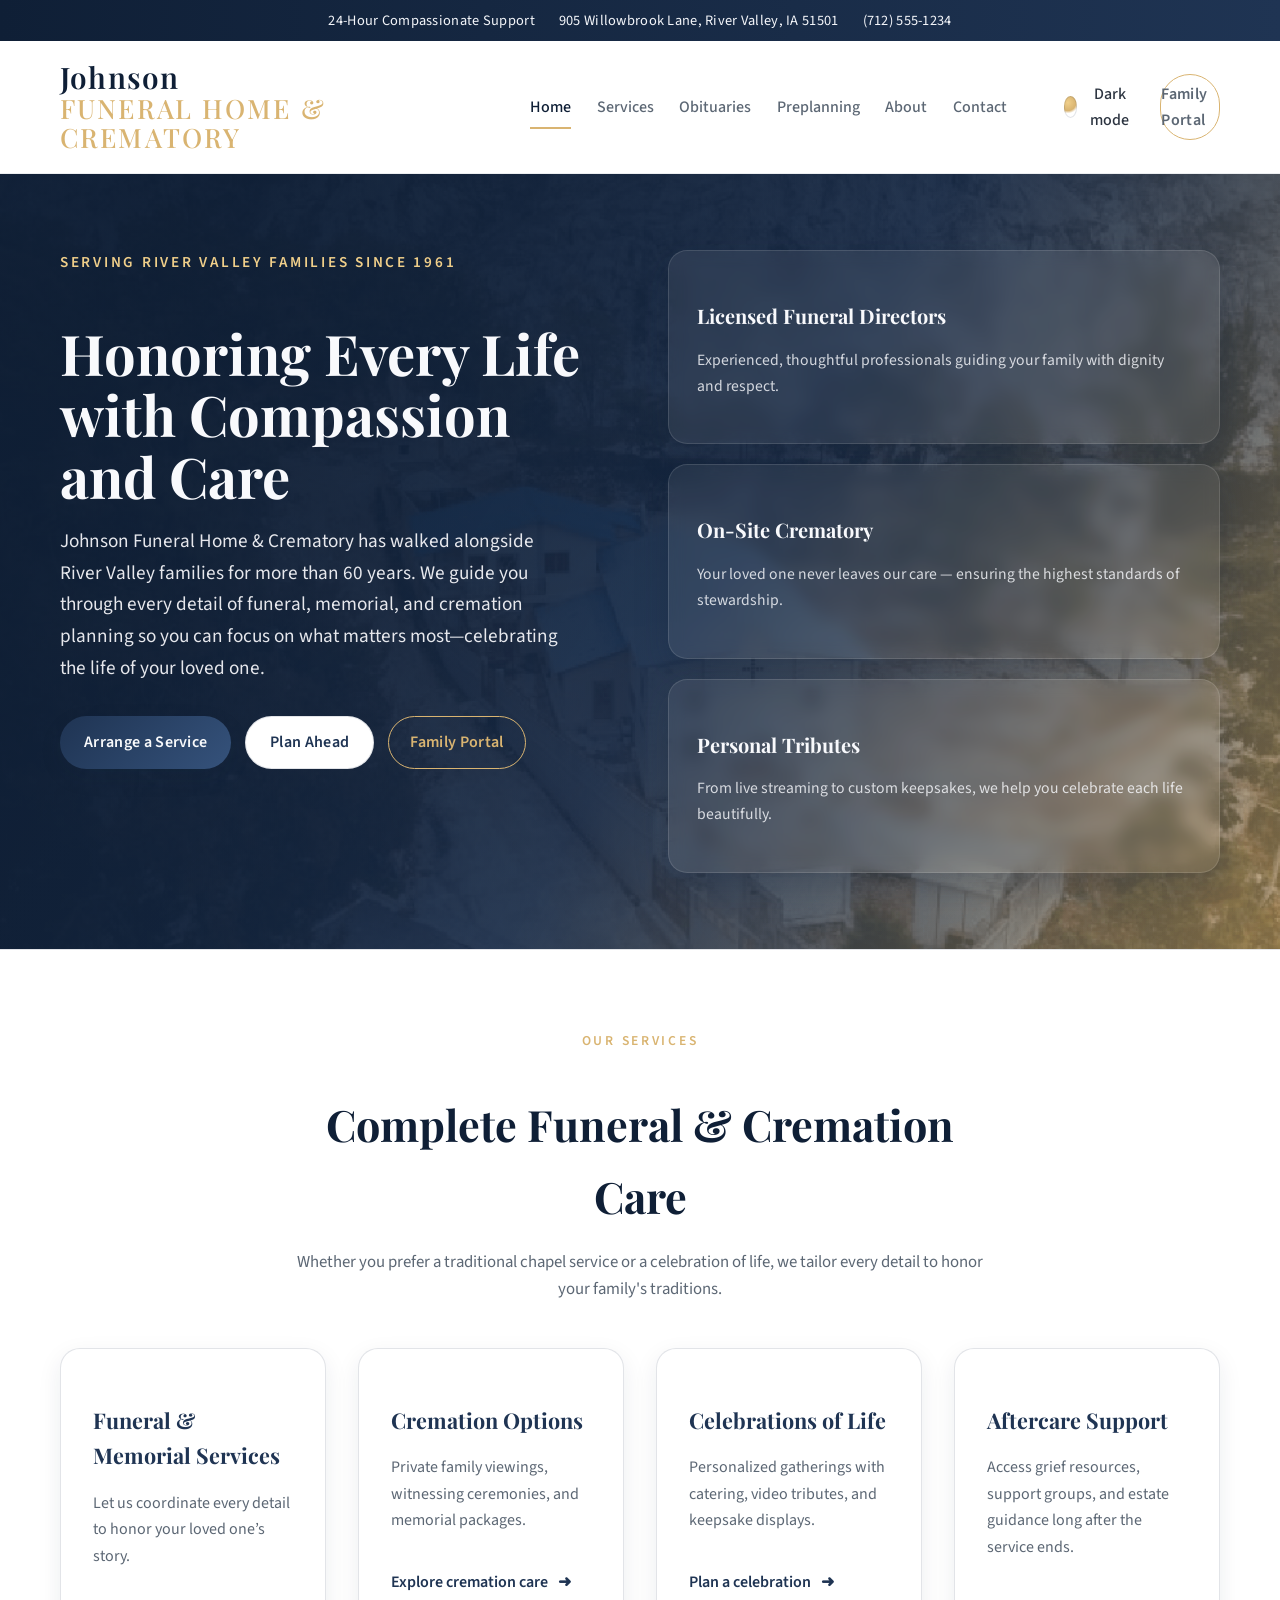
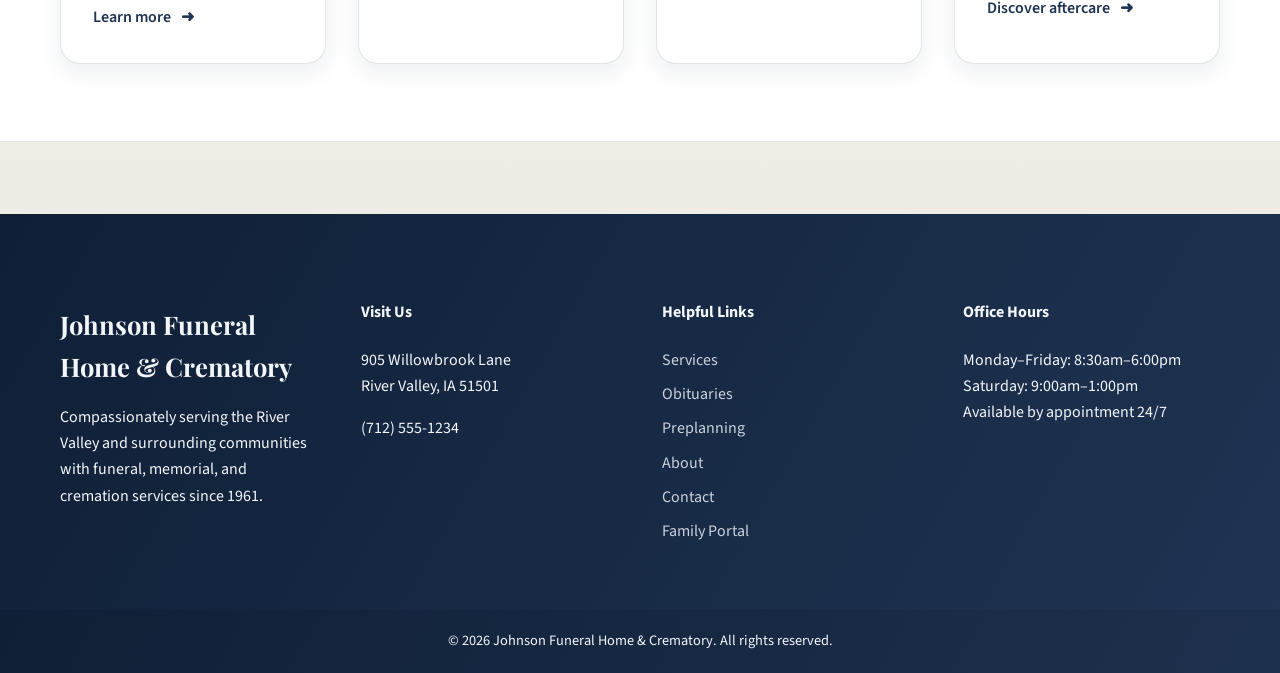
==== commit ac7d539a: "Update index.html" ====
--- a/index.html
+++ b/index.html
@@ -79,23 +79,15 @@
           <div class="hero-highlights">
             <article>
               <h3>Licensed Funeral Directors</h3>
-              <p>
-                Experienced, thoughtful professionals committed to guiding your family with dignity and respect.
-              </p>
+              <p>Experienced, thoughtful professionals guiding your family with dignity and respect.</p>
             </article>
             <article>
               <h3>On-Site Crematory</h3>
-              <p>
-                Your loved one never leaves our care. Our state-of-the-art crematory ensures the highest standards
-                of stewardship.
-              </p>
+              <p>Your loved one never leaves our care — ensuring the highest standards of stewardship.</p>
             </article>
             <article>
               <h3>Personal Tributes</h3>
-              <p>
-                From live streaming to custom keepsakes, we help you craft unique gatherings that reflect each life
-                beautifully.
-              </p>
+              <p>From live streaming to custom keepsakes, we help you celebrate each life beautifully.</p>
             </article>
           </div>
         </div>
@@ -107,8 +99,8 @@
             <span>Our Services</span>
             <h2>Complete Funeral &amp; Cremation Care</h2>
             <p>
-              Whether you prefer a traditional chapel service, an intimate gathering, or a celebration of life in a
-              meaningful location, we tailor every detail to honor your family's traditions.
+              Whether you prefer a traditional chapel service or a celebration of life, we tailor every detail
+              to honor your family's traditions.
             </p>
           </div>
           <div class="card-grid">
@@ -119,12 +111,12 @@
             </article>
             <article class="card">
               <h3>Cremation Options</h3>
-              <p>Choose from private family viewings, witnessing ceremonies, and memorial packages.</p>
+              <p>Private family viewings, witnessing ceremonies, and memorial packages.</p>
               <a class="card-link" href="services.html#cremation">Explore cremation care</a>
             </article>
             <article class="card">
               <h3>Celebrations of Life</h3>
-              <p>Host a personalized gathering with catering, video tributes, and keepsake displays.</p>
+              <p>Personalized gatherings with catering, video tributes, and keepsake displays.</p>
               <a class="card-link" href="services.html#celebrations">Plan a celebration</a>
             </article>
             <article class="card">
@@ -142,8 +134,8 @@
         <div class="footer-brand">
           <h3>Johnson Funeral Home &amp; Crematory</h3>
           <p>
-            Compassionately serving the River Valley and surrounding communities with funeral, memorial, and cremation
-            services since 1961.
+            Compassionately serving the River Valley and surrounding communities with funeral, memorial, and
+            cremation services since 1961.
           </p>
         </div>
         <div>
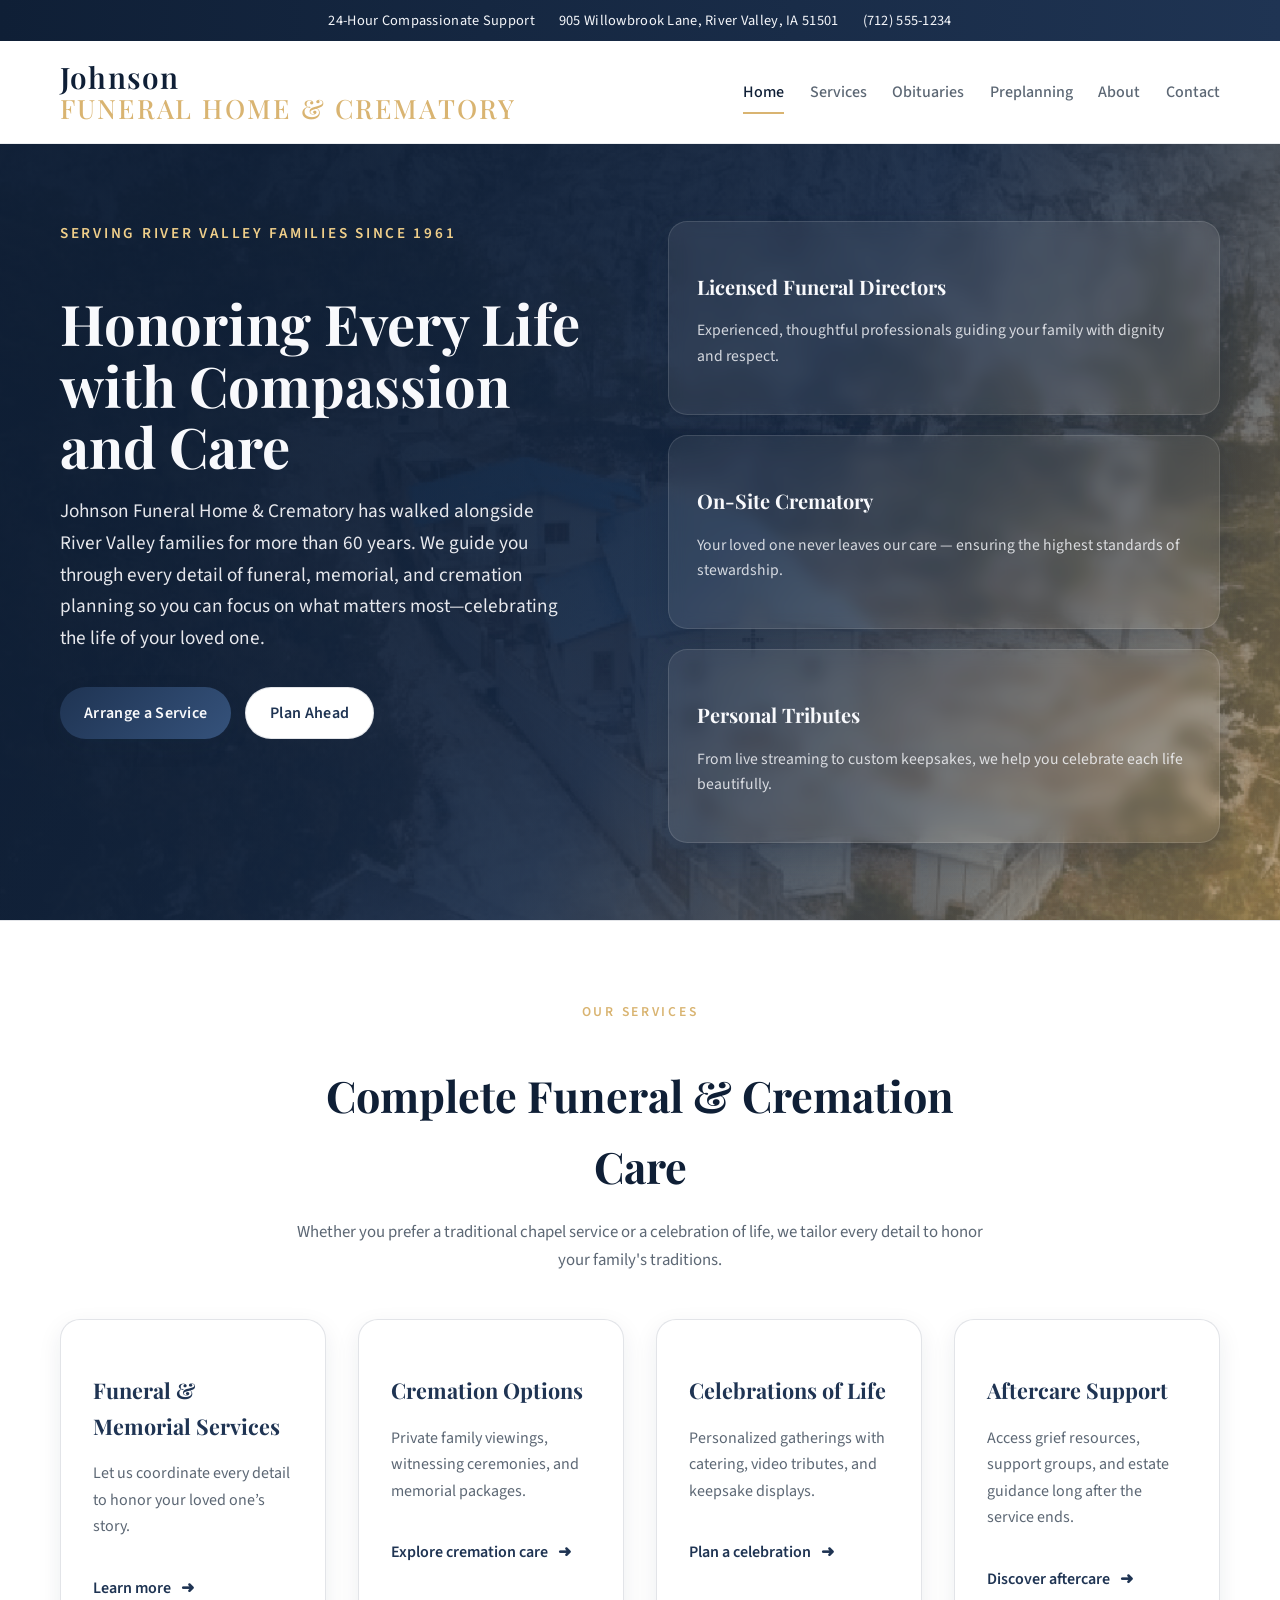
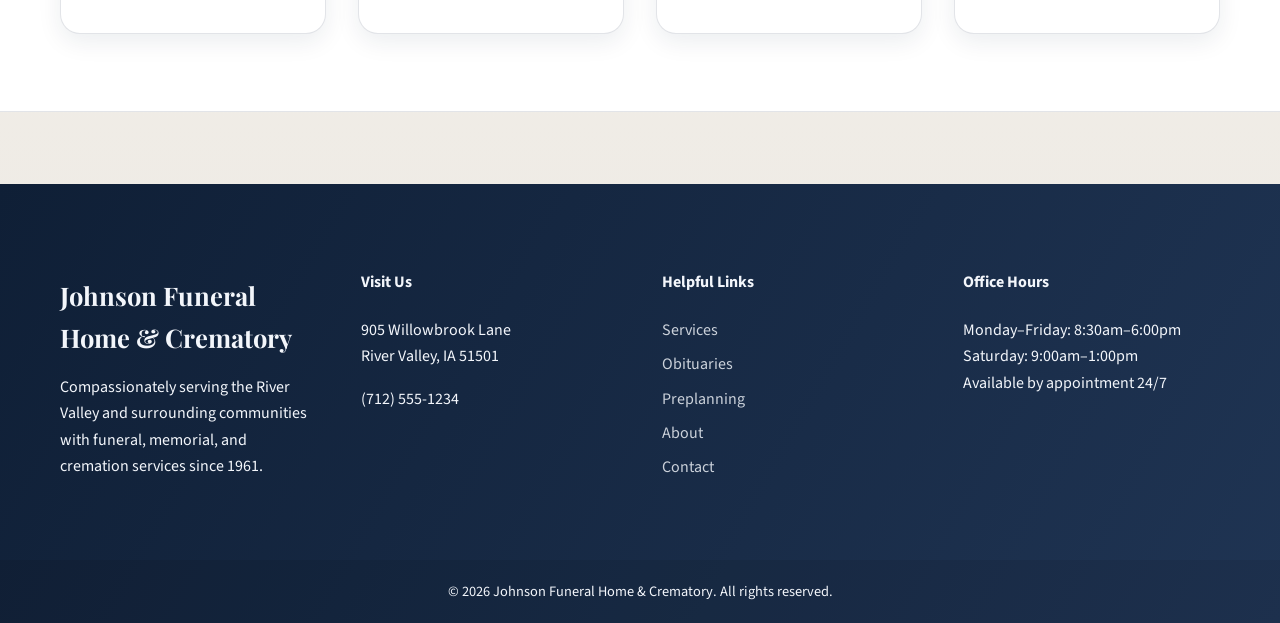
==== commit 0044ca06: "Remove family portal and dark mode" ====
--- a/index.html
+++ b/index.html
@@ -1,5 +1,5 @@
 <!DOCTYPE html>
-<html lang="en" data-theme="light">
+<html lang="en">
   <head>
     <meta charset="utf-8" />
     <meta name="viewport" content="width=device-width, initial-scale=1" />
@@ -8,16 +8,6 @@
       content="Johnson Funeral Home & Crematory provides compassionate funeral, memorial, and cremation care to families across the River Valley."
     />
     <title>Johnson Funeral Home &amp; Crematory | Honoring Every Life</title>
-    <script>
-      (function () {
-        try {
-          var storedTheme = localStorage.getItem('theme');
-          if (storedTheme === 'dark') {
-            document.documentElement.setAttribute('data-theme', 'dark');
-          }
-        } catch (error) {}
-      })();
-    </script>
     <link rel="stylesheet" href="assets/css/site.css" />
     <script src="assets/js/main.js" defer></script>
   </head>
@@ -48,13 +38,6 @@
           <li><a href="preplanning.html">Preplanning</a></li>
           <li><a href="about.html">About</a></li>
           <li><a href="contact.html">Contact</a></li>
-          <li class="nav-actions">
-            <button class="theme-toggle" type="button" data-theme-toggle aria-pressed="false">
-              <span class="theme-toggle__icon" aria-hidden="true"></span>
-              <span class="theme-toggle__label" data-theme-toggle-label>Dark mode</span>
-            </button>
-            <a href="family-portal.html" class="btn btn-portal">Family Portal</a>
-          </li>
         </ul>
       </div>
     </header>
@@ -73,7 +56,6 @@
             <div class="hero-actions">
               <a class="btn btn-primary" href="contact.html">Arrange a Service</a>
               <a class="btn btn-secondary" href="preplanning.html">Plan Ahead</a>
-              <a class="btn btn-portal" href="family-portal.html">Family Portal</a>
             </div>
           </div>
           <div class="hero-highlights">
@@ -151,7 +133,6 @@
             <li><a href="preplanning.html">Preplanning</a></li>
             <li><a href="about.html">About</a></li>
             <li><a href="contact.html">Contact</a></li>
-            <li><a href="family-portal.html">Family Portal</a></li>
           </ul>
         </div>
         <div>
@@ -172,4 +153,4 @@
       document.getElementById("year").textContent = new Date().getFullYear();
     </script>
   </body>
-</html>+</html>
--- a/assets/css/site.css
+++ b/assets/css/site.css
@@ -24,26 +24,6 @@
   color-scheme: light;
 }
 
-:root[data-theme="dark"] {
-  --primary-900: #d8e4f9;
-  --primary-800: #a9c5ec;
-  --primary-600: #82a2d3;
-  --accent-500: #f1d48e;
-  --accent-400: #f7e4aa;
-  --body-bg: #050b16;
-  --body-gradient: linear-gradient(180deg, #050b16 0%, #0c1627 60%, #0f1c30 100%);
-  --surface: rgba(16, 27, 44, 0.95);
-  --surface-elevated: rgba(20, 34, 54, 0.95);
-  --surface-alt: rgba(23, 37, 58, 0.85);
-  --text: #e7edf6;
-  --text-soft: #c3cde0;
-  --text-muted: #95a3bc;
-  --border-subtle: rgba(193, 212, 235, 0.18);
-  --shadow-soft: 0 22px 45px rgba(5, 12, 24, 0.65);
-  --shadow-subtle: 0 12px 32px rgba(5, 12, 24, 0.4);
-  color-scheme: dark;
-}
-
 *, *::before, *::after {
   box-sizing: border-box;
 }
@@ -58,10 +38,6 @@
   -webkit-font-smoothing: antialiased;
 }
 
-body.portal-open {
-  overflow: hidden;
-}
-
 a {
   color: inherit;
   text-decoration: none;
@@ -113,11 +89,6 @@
   backdrop-filter: blur(14px);
   border-bottom: 1px solid rgba(17, 39, 66, 0.08);
   transition: background 0.35s ease, border-color 0.35s ease;
-}
-
-:root[data-theme="dark"] .site-header {
-  background: rgba(6, 13, 24, 0.85);
-  border-color: rgba(193, 212, 235, 0.14);
 }
 
 .navbar {
@@ -212,44 +183,6 @@
   transform: scaleX(1);
 }
 
-.nav-links li.nav-actions {
-  gap: 0.75rem;
-  margin-left: 1rem;
-}
-
-.nav-links button {
-  font: inherit;
-  color: inherit;
-  background: none;
-  border: none;
-  cursor: pointer;
-}
-
-.theme-toggle {
-  display: inline-flex;
-  align-items: center;
-  gap: 0.55rem;
-  border-radius: 999px;
-  border: 1px solid var(--border-subtle);
-  padding: 0.45rem 0.95rem;
-  background: var(--surface);
-  transition: var(--transition);
-}
-
-.theme-toggle:hover {
-  border-color: var(--accent-500);
-  color: var(--primary-900);
-}
-
-.theme-toggle__icon {
-  display: inline-flex;
-  width: 1.35rem;
-  height: 1.35rem;
-  border-radius: 50%;
-  background: radial-gradient(circle at 30% 30%, var(--accent-400) 0%, var(--accent-500) 45%, transparent 60%);
-  box-shadow: inset 0 0 0 1px rgba(17, 39, 66, 0.12);
-}
-
 .btn {
   display: inline-flex;
   align-items: center;
@@ -284,19 +217,6 @@
 .btn-secondary:hover {
   border-color: var(--accent-500);
   color: var(--primary-900);
-  box-shadow: var(--shadow-subtle);
-}
-
-.btn-portal {
-  border: 1px solid var(--accent-500);
-  background: transparent;
-  color: var(--accent-500);
-  padding-inline: 1.35rem;
-}
-
-.btn-portal:hover {
-  background: var(--accent-500);
-  color: #1b2739;
   box-shadow: var(--shadow-subtle);
 }
 
@@ -865,70 +785,6 @@
   text-align: center;
   font-size: 0.9rem;
   background: rgba(0, 0, 0, 0.08);
-}
-
-.portal-modal {
-  position: fixed;
-  inset: 0;
-  background: rgba(4, 10, 20, 0.75);
-  display: grid;
-  place-items: center;
-  padding: 2rem;
-  visibility: hidden;
-  opacity: 0;
-  transition: opacity 0.25s ease, visibility 0.25s ease;
-  z-index: 1200;
-}
-
-.portal-modal.is-open {
-  visibility: visible;
-  opacity: 1;
-}
-
-.portal-modal__content {
-  background: var(--surface);
-  border-radius: 1.5rem;
-  width: min(92vw, 880px);
-  max-height: min(85vh, 720px);
-  display: flex;
-  flex-direction: column;
-  border: 1px solid var(--border-subtle);
-  box-shadow: var(--shadow-soft);
-}
-
-.portal-modal__header {
-  display: flex;
-  align-items: center;
-  justify-content: space-between;
-  padding: 1.5rem 1.75rem;
-  border-bottom: 1px solid var(--border-subtle);
-}
-
-.portal-modal__header h2 {
-  font-family: var(--font-heading);
-  font-size: 1.5rem;
-  margin: 0;
-}
-
-.portal-modal__close {
-  border: none;
-  background: transparent;
-  font-size: 1.75rem;
-  color: var(--text);
-  cursor: pointer;
-}
-
-.portal-modal__body {
-  flex: 1 1 auto;
-  padding: 0;
-}
-
-.portal-modal__body iframe {
-  width: 100%;
-  height: 100%;
-  min-height: 480px;
-  border: none;
-  border-radius: 0 0 1.5rem 1.5rem;
 }
 
 @media (max-width: 960px) {
@@ -959,18 +815,6 @@
     transform: translateY(0) scale(1);
     pointer-events: auto;
   }
-
-  .nav-links li.nav-actions {
-    flex-direction: column;
-    align-items: stretch;
-    margin-left: 0;
-  }
-
-  .nav-links li.nav-actions .btn,
-  .nav-links li.nav-actions .theme-toggle {
-    width: 100%;
-    justify-content: center;
-  }
 }
 
 @media (max-width: 720px) {
@@ -994,14 +838,6 @@
 
   .footer-links {
     justify-items: center;
-  }
-
-  .portal-modal {
-    padding: 1.25rem;
-  }
-
-  .portal-modal__body iframe {
-    min-height: 360px;
   }
 }
 
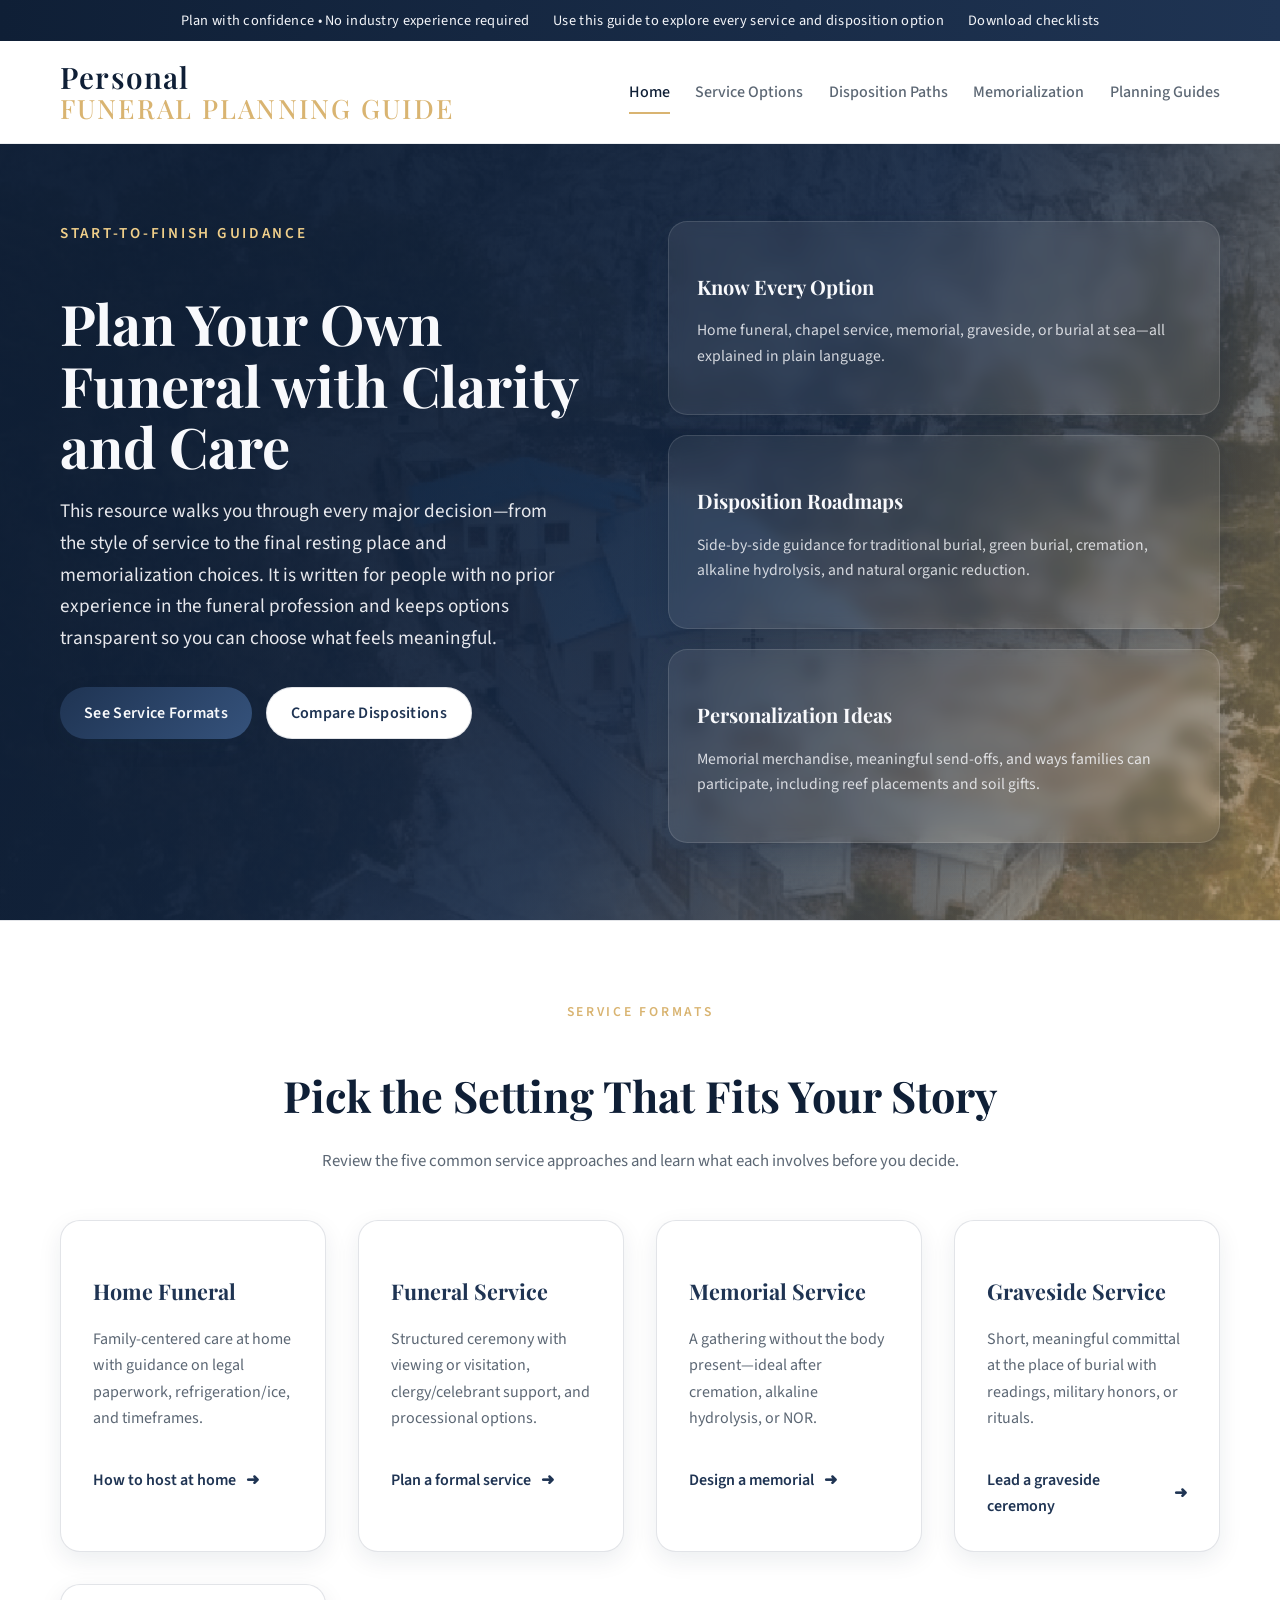
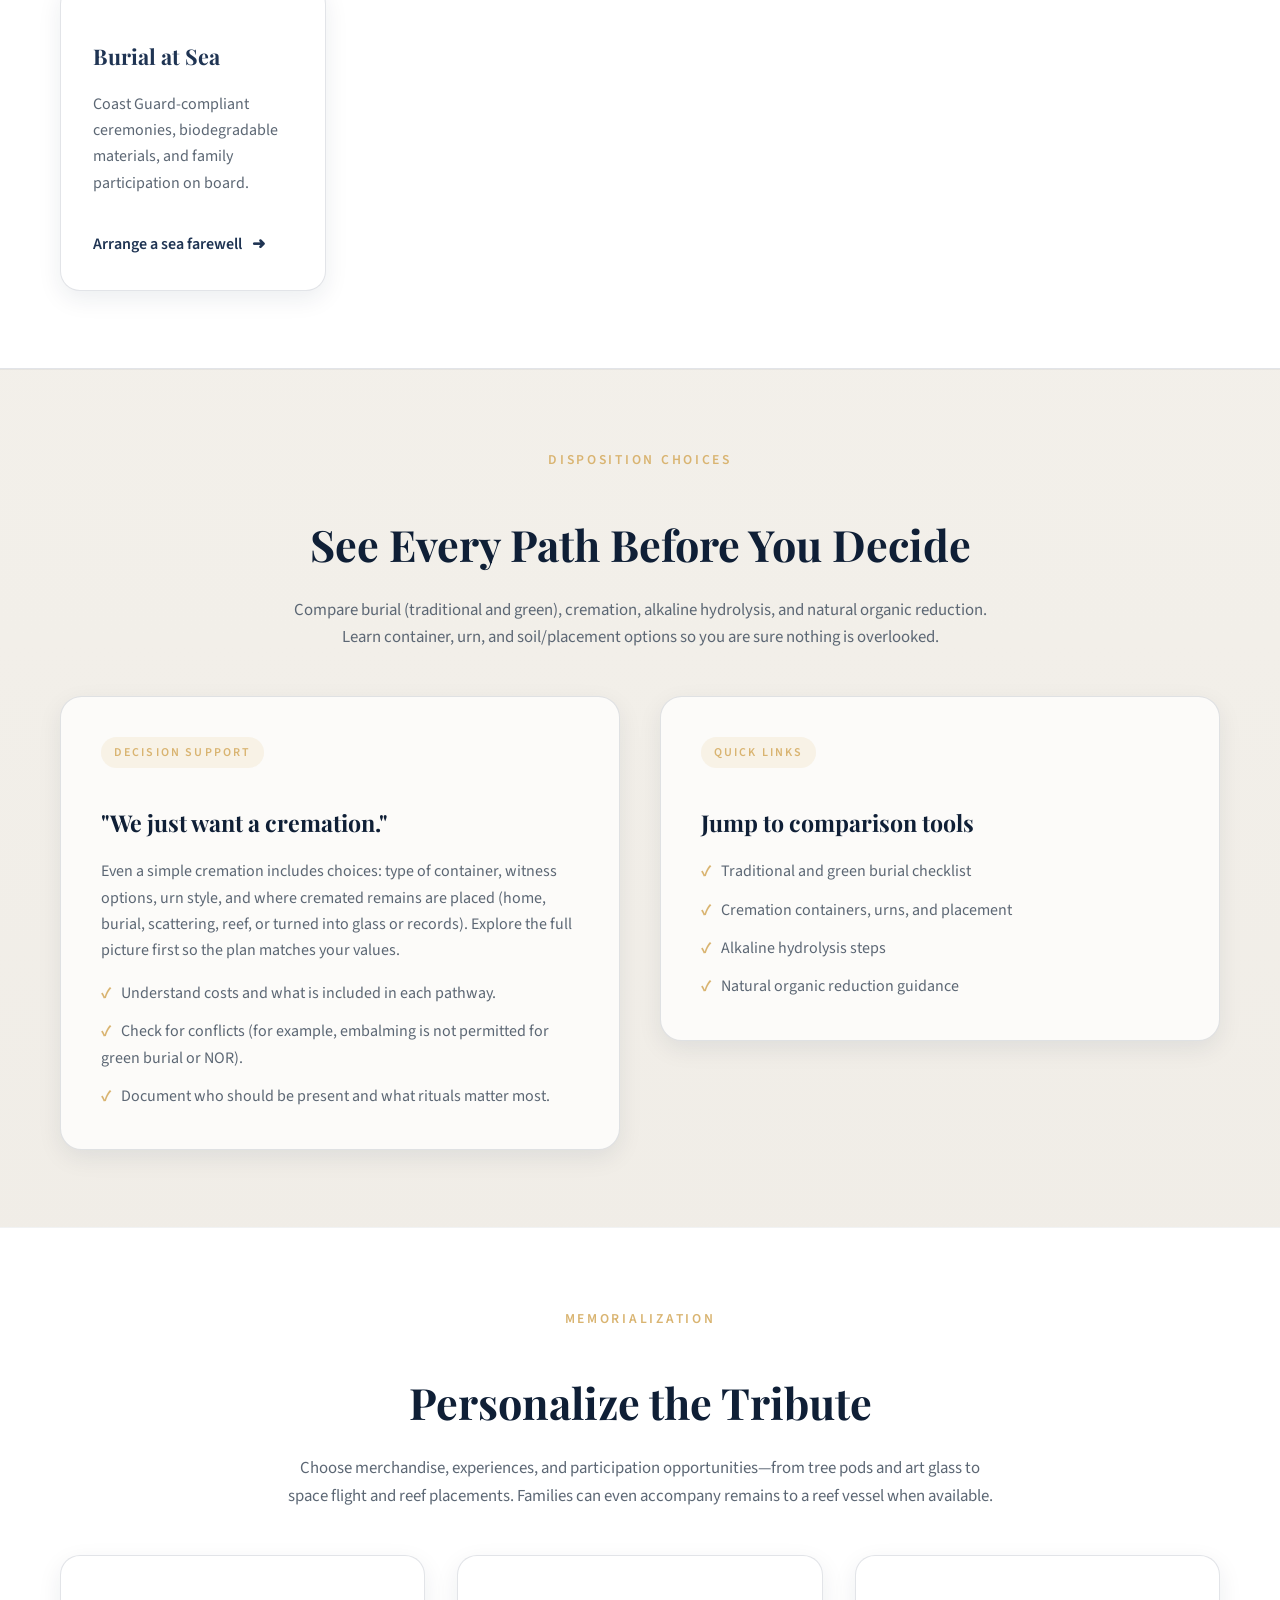
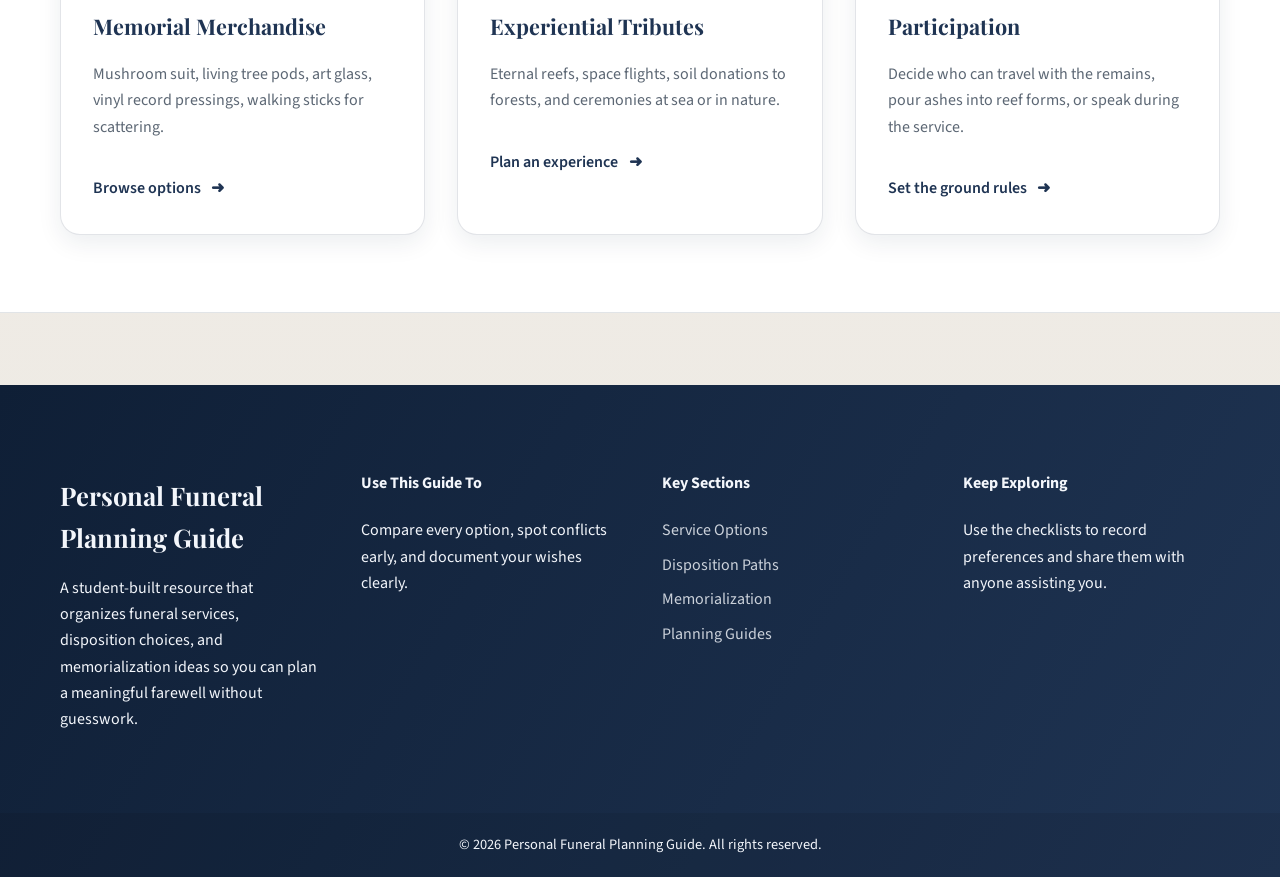
==== commit 14605f97: "Rebuild site as personal funeral planning guide" ====
--- a/index.html
+++ b/index.html
@@ -5,9 +5,9 @@
     <meta name="viewport" content="width=device-width, initial-scale=1" />
     <meta
       name="description"
-      content="Johnson Funeral Home & Crematory provides compassionate funeral, memorial, and cremation care to families across the River Valley."
+      content="A clear, student-friendly guide to planning your own funeral, covering services, dispositions, and memorialization options."
     />
-    <title>Johnson Funeral Home &amp; Crematory | Honoring Every Life</title>
+    <title>Personal Funeral Planning Guide | Know Every Option</title>
     <link rel="stylesheet" href="assets/css/site.css" />
     <script src="assets/js/main.js" defer></script>
   </head>
@@ -15,13 +15,13 @@
     <header class="site-header">
       <div class="top-bar">
         <div class="container">
-          <span>24-Hour Compassionate Support</span>
-          <span>905 Willowbrook Lane, River Valley, IA 51501</span>
-          <a href="tel:17125551234">(712) 555-1234</a>
+          <span>Plan with confidence • No industry experience required</span>
+          <span>Use this guide to explore every service and disposition option</span>
+          <a href="contact.html">Download checklists</a>
         </div>
       </div>
       <div class="container navbar">
-        <a href="index.html" class="brand">Johnson <span>Funeral Home &amp; Crematory</span></a>
+        <a href="index.html" class="brand">Personal <span>Funeral Planning Guide</span></a>
         <button
           class="nav-toggle"
           type="button"
@@ -33,11 +33,10 @@
         </button>
         <ul class="nav-links" data-nav-links>
           <li><a href="#top" class="active">Home</a></li>
-          <li><a href="#services">Services</a></li>
-          <li><a href="obituaries.html">Obituaries</a></li>
-          <li><a href="preplanning.html">Preplanning</a></li>
-          <li><a href="about.html">About</a></li>
-          <li><a href="contact.html">Contact</a></li>
+          <li><a href="services.html">Service Options</a></li>
+          <li><a href="preplanning.html">Disposition Paths</a></li>
+          <li><a href="obituaries.html">Memorialization</a></li>
+          <li><a href="contact.html">Planning Guides</a></li>
         </ul>
       </div>
     </header>
@@ -46,30 +45,30 @@
       <section class="hero">
         <div class="container">
           <div class="hero-content">
-            <div class="hero-eyebrow">Serving River Valley families since 1961</div>
-            <h1>Honoring Every Life with Compassion and Care</h1>
+            <div class="hero-eyebrow">Start-to-finish guidance</div>
+            <h1>Plan Your Own Funeral with Clarity and Care</h1>
             <p>
-              Johnson Funeral Home &amp; Crematory has walked alongside River Valley families for more than
-              60 years. We guide you through every detail of funeral, memorial, and cremation planning so you
-              can focus on what matters most&mdash;celebrating the life of your loved one.
+              This resource walks you through every major decision&mdash;from the style of service to the final
+              resting place and memorialization choices. It is written for people with no prior experience in the
+              funeral profession and keeps options transparent so you can choose what feels meaningful.
             </p>
             <div class="hero-actions">
-              <a class="btn btn-primary" href="contact.html">Arrange a Service</a>
-              <a class="btn btn-secondary" href="preplanning.html">Plan Ahead</a>
+              <a class="btn btn-primary" href="services.html">See Service Formats</a>
+              <a class="btn btn-secondary" href="preplanning.html">Compare Dispositions</a>
             </div>
           </div>
           <div class="hero-highlights">
             <article>
-              <h3>Licensed Funeral Directors</h3>
-              <p>Experienced, thoughtful professionals guiding your family with dignity and respect.</p>
+              <h3>Know Every Option</h3>
+              <p>Home funeral, chapel service, memorial, graveside, or burial at sea&mdash;all explained in plain language.</p>
             </article>
             <article>
-              <h3>On-Site Crematory</h3>
-              <p>Your loved one never leaves our care — ensuring the highest standards of stewardship.</p>
+              <h3>Disposition Roadmaps</h3>
+              <p>Side-by-side guidance for traditional burial, green burial, cremation, alkaline hydrolysis, and natural organic reduction.</p>
             </article>
             <article>
-              <h3>Personal Tributes</h3>
-              <p>From live streaming to custom keepsakes, we help you celebrate each life beautifully.</p>
+              <h3>Personalization Ideas</h3>
+              <p>Memorial merchandise, meaningful send-offs, and ways families can participate, including reef placements and soil gifts.</p>
             </article>
           </div>
         </div>
@@ -78,33 +77,104 @@
       <section class="section section-alt" id="services">
         <div class="container">
           <div class="section-header">
-            <span>Our Services</span>
-            <h2>Complete Funeral &amp; Cremation Care</h2>
+            <span>Service Formats</span>
+            <h2>Pick the Setting That Fits Your Story</h2>
+            <p>Review the five common service approaches and learn what each involves before you decide.</p>
+          </div>
+          <div class="card-grid">
+            <article class="card">
+              <h3>Home Funeral</h3>
+              <p>Family-centered care at home with guidance on legal paperwork, refrigeration/ice, and timeframes.</p>
+              <a class="card-link" href="services.html#home-funeral">How to host at home</a>
+            </article>
+            <article class="card">
+              <h3>Funeral Service</h3>
+              <p>Structured ceremony with viewing or visitation, clergy/celebrant support, and processional options.</p>
+              <a class="card-link" href="services.html#funeral-service">Plan a formal service</a>
+            </article>
+            <article class="card">
+              <h3>Memorial Service</h3>
+              <p>A gathering without the body present&mdash;ideal after cremation, alkaline hydrolysis, or NOR.</p>
+              <a class="card-link" href="services.html#memorial-service">Design a memorial</a>
+            </article>
+            <article class="card">
+              <h3>Graveside Service</h3>
+              <p>Short, meaningful committal at the place of burial with readings, military honors, or rituals.</p>
+              <a class="card-link" href="services.html#graveside-service">Lead a graveside ceremony</a>
+            </article>
+            <article class="card">
+              <h3>Burial at Sea</h3>
+              <p>Coast Guard-compliant ceremonies, biodegradable materials, and family participation on board.</p>
+              <a class="card-link" href="services.html#burial-at-sea">Arrange a sea farewell</a>
+            </article>
+          </div>
+        </div>
+      </section>
+
+      <section class="section">
+        <div class="container">
+          <div class="section-header">
+            <span>Disposition Choices</span>
+            <h2>See Every Path Before You Decide</h2>
             <p>
-              Whether you prefer a traditional chapel service or a celebration of life, we tailor every detail
-              to honor your family's traditions.
+              Compare burial (traditional and green), cremation, alkaline hydrolysis, and natural organic reduction.
+              Learn container, urn, and soil/placement options so you are sure nothing is overlooked.
             </p>
           </div>
+          <div class="grid-two-column">
+            <div class="highlight-banner">
+              <div class="badge">Decision support</div>
+              <h3>"We just want a cremation."</h3>
+              <p>
+                Even a simple cremation includes choices: type of container, witness options, urn style, and where
+                cremated remains are placed (home, burial, scattering, reef, or turned into glass or records).
+                Explore the full picture first so the plan matches your values.
+              </p>
+              <ul>
+                <li>Understand costs and what is included in each pathway.</li>
+                <li>Check for conflicts (for example, embalming is not permitted for green burial or NOR).</li>
+                <li>Document who should be present and what rituals matter most.</li>
+              </ul>
+            </div>
+            <div class="highlight-banner">
+              <div class="badge">Quick links</div>
+              <h3>Jump to comparison tools</h3>
+              <ul>
+                <li><a href="preplanning.html#burial">Traditional and green burial checklist</a></li>
+                <li><a href="preplanning.html#cremation">Cremation containers, urns, and placement</a></li>
+                <li><a href="preplanning.html#alkaline-hydrolysis">Alkaline hydrolysis steps</a></li>
+                <li><a href="preplanning.html#natural-organic-reduction">Natural organic reduction guidance</a></li>
+              </ul>
+            </div>
+          </div>
+        </div>
+      </section>
+
+      <section class="section section-alt">
+        <div class="container">
+          <div class="section-header">
+            <span>Memorialization</span>
+            <h2>Personalize the Tribute</h2>
+            <p>
+              Choose merchandise, experiences, and participation opportunities&mdash;from tree pods and art glass to
+              space flight and reef placements. Families can even accompany remains to a reef vessel when available.
+            </p>
+          </div>
           <div class="card-grid">
             <article class="card">
-              <h3>Funeral &amp; Memorial Services</h3>
-              <p>Let us coordinate every detail to honor your loved one’s story.</p>
-              <a class="card-link" href="services.html#funeral-services">Learn more</a>
-            </article>
-            <article class="card">
-              <h3>Cremation Options</h3>
-              <p>Private family viewings, witnessing ceremonies, and memorial packages.</p>
-              <a class="card-link" href="services.html#cremation">Explore cremation care</a>
-            </article>
-            <article class="card">
-              <h3>Celebrations of Life</h3>
-              <p>Personalized gatherings with catering, video tributes, and keepsake displays.</p>
-              <a class="card-link" href="services.html#celebrations">Plan a celebration</a>
-            </article>
-            <article class="card">
-              <h3>Aftercare Support</h3>
-              <p>Access grief resources, support groups, and estate guidance long after the service ends.</p>
-              <a class="card-link" href="about.html#aftercare">Discover aftercare</a>
+              <h3>Memorial Merchandise</h3>
+              <p>Mushroom suit, living tree pods, art glass, vinyl record pressings, walking sticks for scattering.</p>
+              <a class="card-link" href="obituaries.html#merchandise">Browse options</a>
+            </article>
+            <article class="card">
+              <h3>Experiential Tributes</h3>
+              <p>Eternal reefs, space flights, soil donations to forests, and ceremonies at sea or in nature.</p>
+              <a class="card-link" href="obituaries.html#services">Plan an experience</a>
+            </article>
+            <article class="card">
+              <h3>Participation</h3>
+              <p>Decide who can travel with the remains, pour ashes into reef forms, or speak during the service.</p>
+              <a class="card-link" href="obituaries.html#participation">Set the ground rules</a>
             </article>
           </div>
         </div>
@@ -114,38 +184,32 @@
     <footer>
       <div class="container footer-grid">
         <div class="footer-brand">
-          <h3>Johnson Funeral Home &amp; Crematory</h3>
+          <h3>Personal Funeral Planning Guide</h3>
           <p>
-            Compassionately serving the River Valley and surrounding communities with funeral, memorial, and
-            cremation services since 1961.
+            A student-built resource that organizes funeral services, disposition choices, and memorialization ideas
+            so you can plan a meaningful farewell without guesswork.
           </p>
         </div>
         <div>
-          <h4>Visit Us</h4>
-          <p>905 Willowbrook Lane<br />River Valley, IA 51501</p>
-          <p><a href="tel:17125551234">(712) 555-1234</a></p>
+          <h4>Use This Guide To</h4>
+          <p>Compare every option, spot conflicts early, and document your wishes clearly.</p>
         </div>
         <div>
-          <h4>Helpful Links</h4>
+          <h4>Key Sections</h4>
           <ul class="footer-links">
-            <li><a href="services.html">Services</a></li>
-            <li><a href="obituaries.html">Obituaries</a></li>
-            <li><a href="preplanning.html">Preplanning</a></li>
-            <li><a href="about.html">About</a></li>
-            <li><a href="contact.html">Contact</a></li>
+            <li><a href="services.html">Service Options</a></li>
+            <li><a href="preplanning.html">Disposition Paths</a></li>
+            <li><a href="obituaries.html">Memorialization</a></li>
+            <li><a href="contact.html">Planning Guides</a></li>
           </ul>
         </div>
         <div>
-          <h4>Office Hours</h4>
-          <p>
-            Monday–Friday: 8:30am–6:00pm<br />
-            Saturday: 9:00am–1:00pm<br />
-            Available by appointment 24/7
-          </p>
+          <h4>Keep Exploring</h4>
+          <p>Use the checklists to record preferences and share them with anyone assisting you.</p>
         </div>
       </div>
       <div class="footer-bottom">
-        &copy; <span id="year">2024</span> Johnson Funeral Home &amp; Crematory. All rights reserved.
+        &copy; <span id="year">2024</span> Personal Funeral Planning Guide. All rights reserved.
       </div>
     </footer>
 
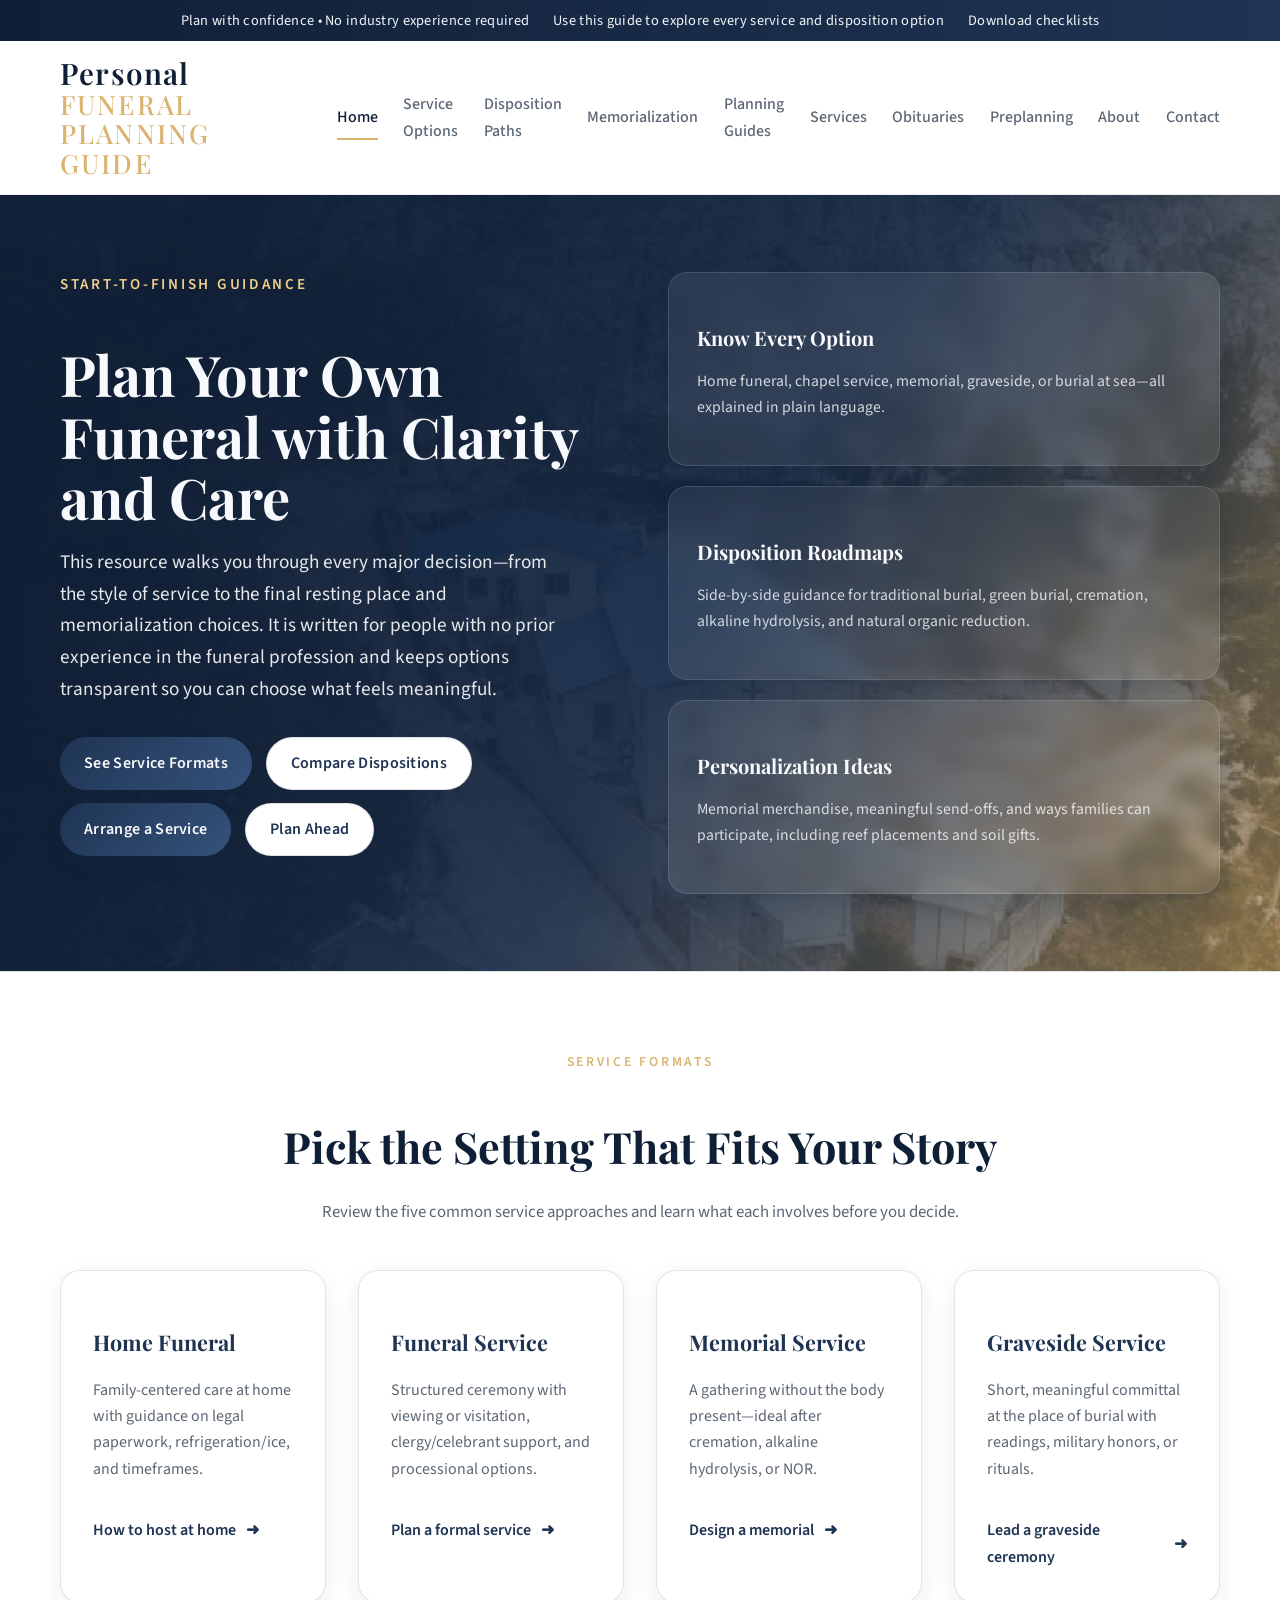
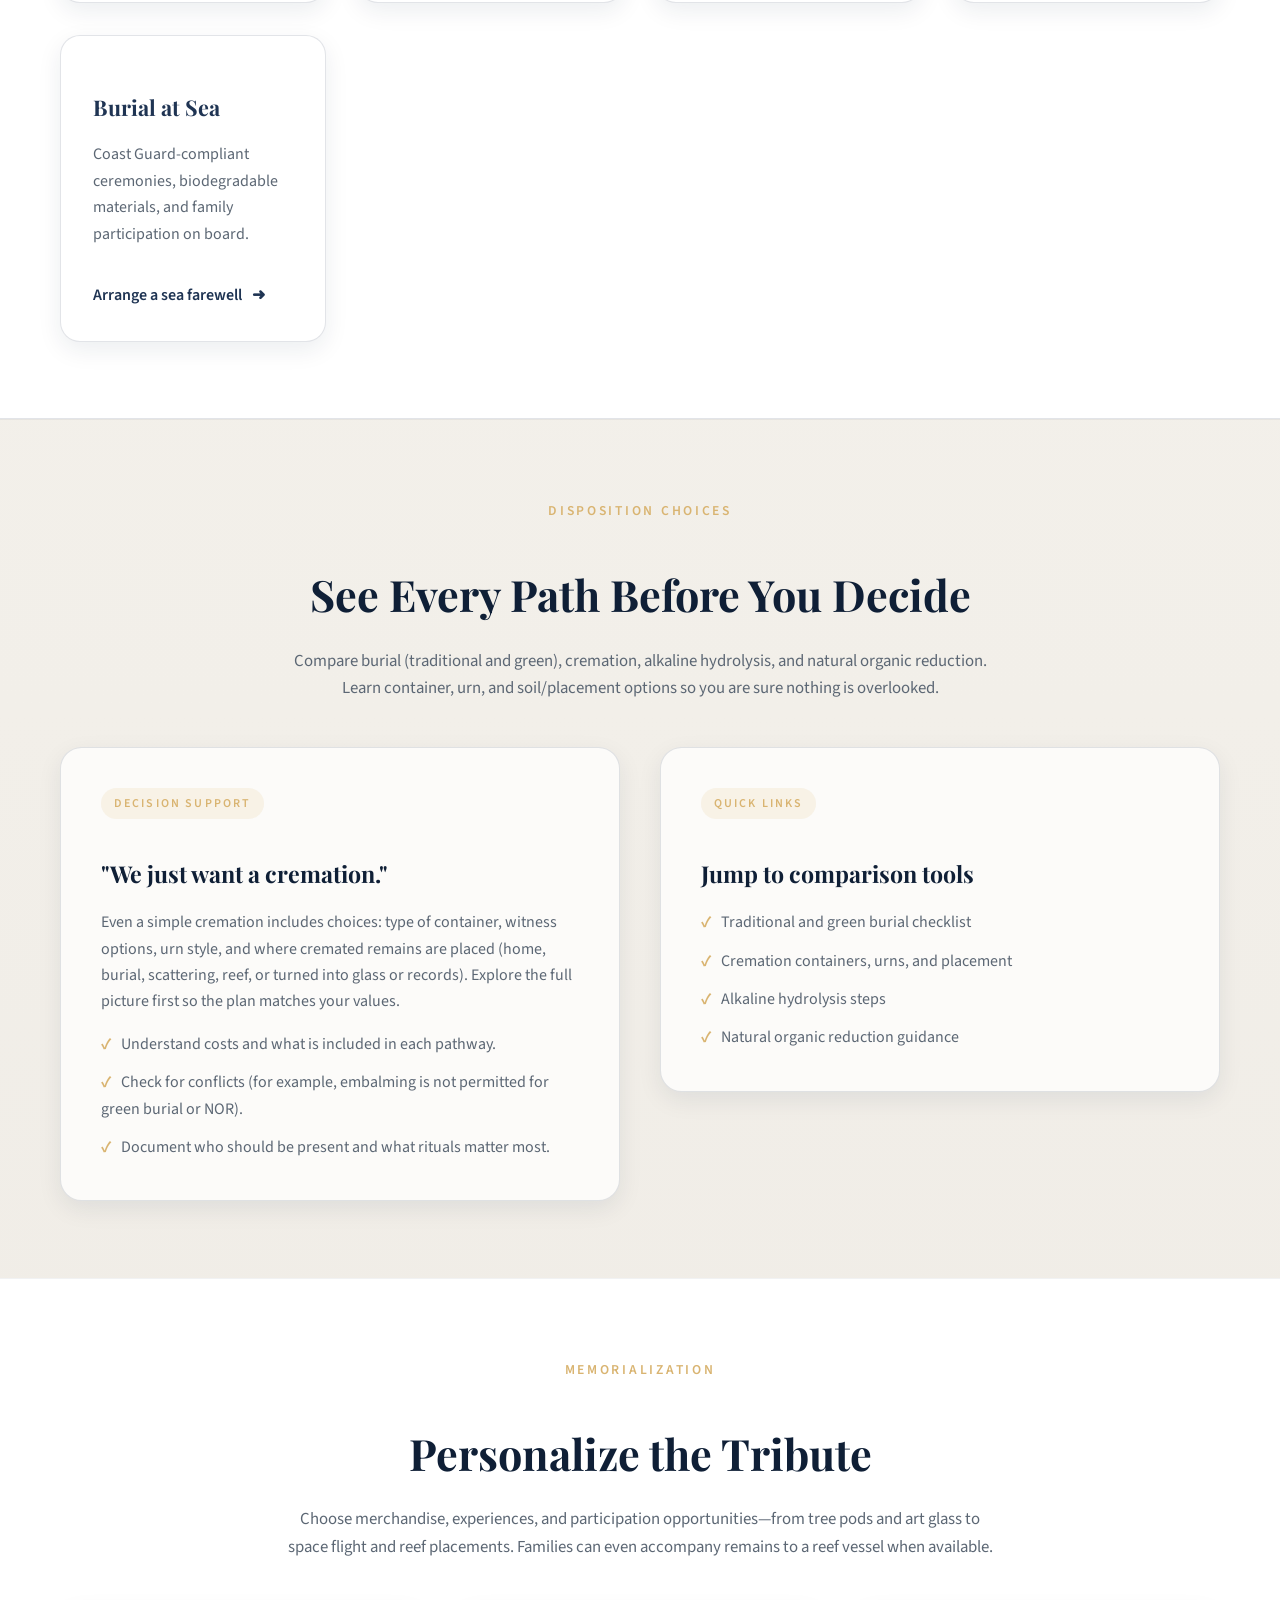
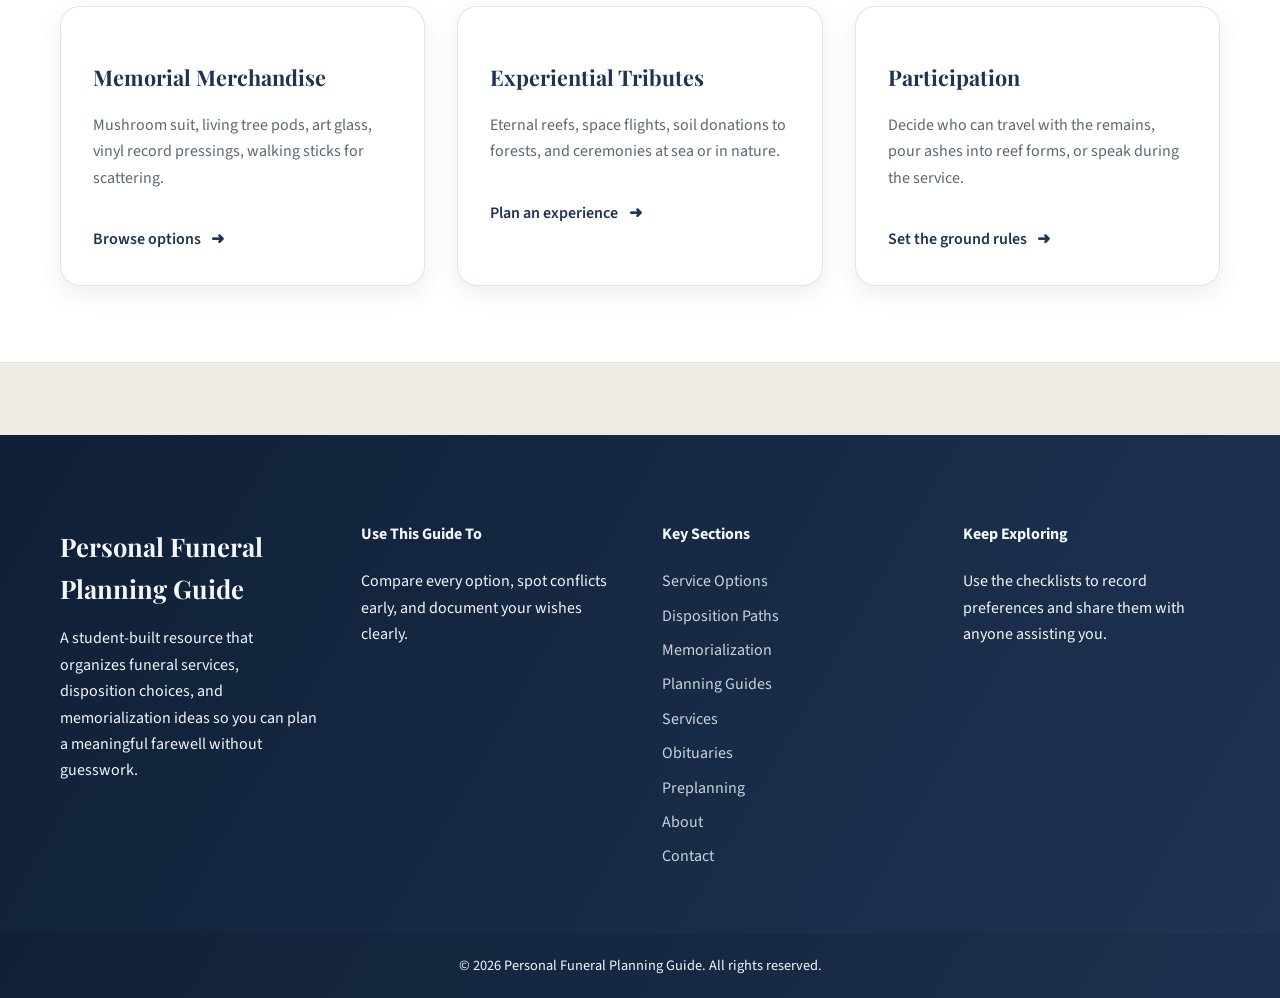
==== commit 619d7e91: "Merge branch 'main' into codex/remove-family-portal-and-dark-mode-ks54l2" ====
--- a/index.html
+++ b/index.html
@@ -8,6 +8,7 @@
       content="A clear, student-friendly guide to planning your own funeral, covering services, dispositions, and memorialization options."
     />
     <title>Personal Funeral Planning Guide | Know Every Option</title>
+    <title>Johnson Funeral Home &amp; Crematory | Honoring Every Life</title>
     <link rel="stylesheet" href="assets/css/site.css" />
     <script src="assets/js/main.js" defer></script>
   </head>
@@ -37,6 +38,11 @@
           <li><a href="preplanning.html">Disposition Paths</a></li>
           <li><a href="obituaries.html">Memorialization</a></li>
           <li><a href="contact.html">Planning Guides</a></li>
+          <li><a href="#services">Services</a></li>
+          <li><a href="obituaries.html">Obituaries</a></li>
+          <li><a href="preplanning.html">Preplanning</a></li>
+          <li><a href="about.html">About</a></li>
+          <li><a href="contact.html">Contact</a></li>
         </ul>
       </div>
     </header>
@@ -55,6 +61,8 @@
             <div class="hero-actions">
               <a class="btn btn-primary" href="services.html">See Service Formats</a>
               <a class="btn btn-secondary" href="preplanning.html">Compare Dispositions</a>
+              <a class="btn btn-primary" href="contact.html">Arrange a Service</a>
+              <a class="btn btn-secondary" href="preplanning.html">Plan Ahead</a>
             </div>
           </div>
           <div class="hero-highlights">
@@ -201,6 +209,11 @@
             <li><a href="preplanning.html">Disposition Paths</a></li>
             <li><a href="obituaries.html">Memorialization</a></li>
             <li><a href="contact.html">Planning Guides</a></li>
+            <li><a href="services.html">Services</a></li>
+            <li><a href="obituaries.html">Obituaries</a></li>
+            <li><a href="preplanning.html">Preplanning</a></li>
+            <li><a href="about.html">About</a></li>
+            <li><a href="contact.html">Contact</a></li>
           </ul>
         </div>
         <div>
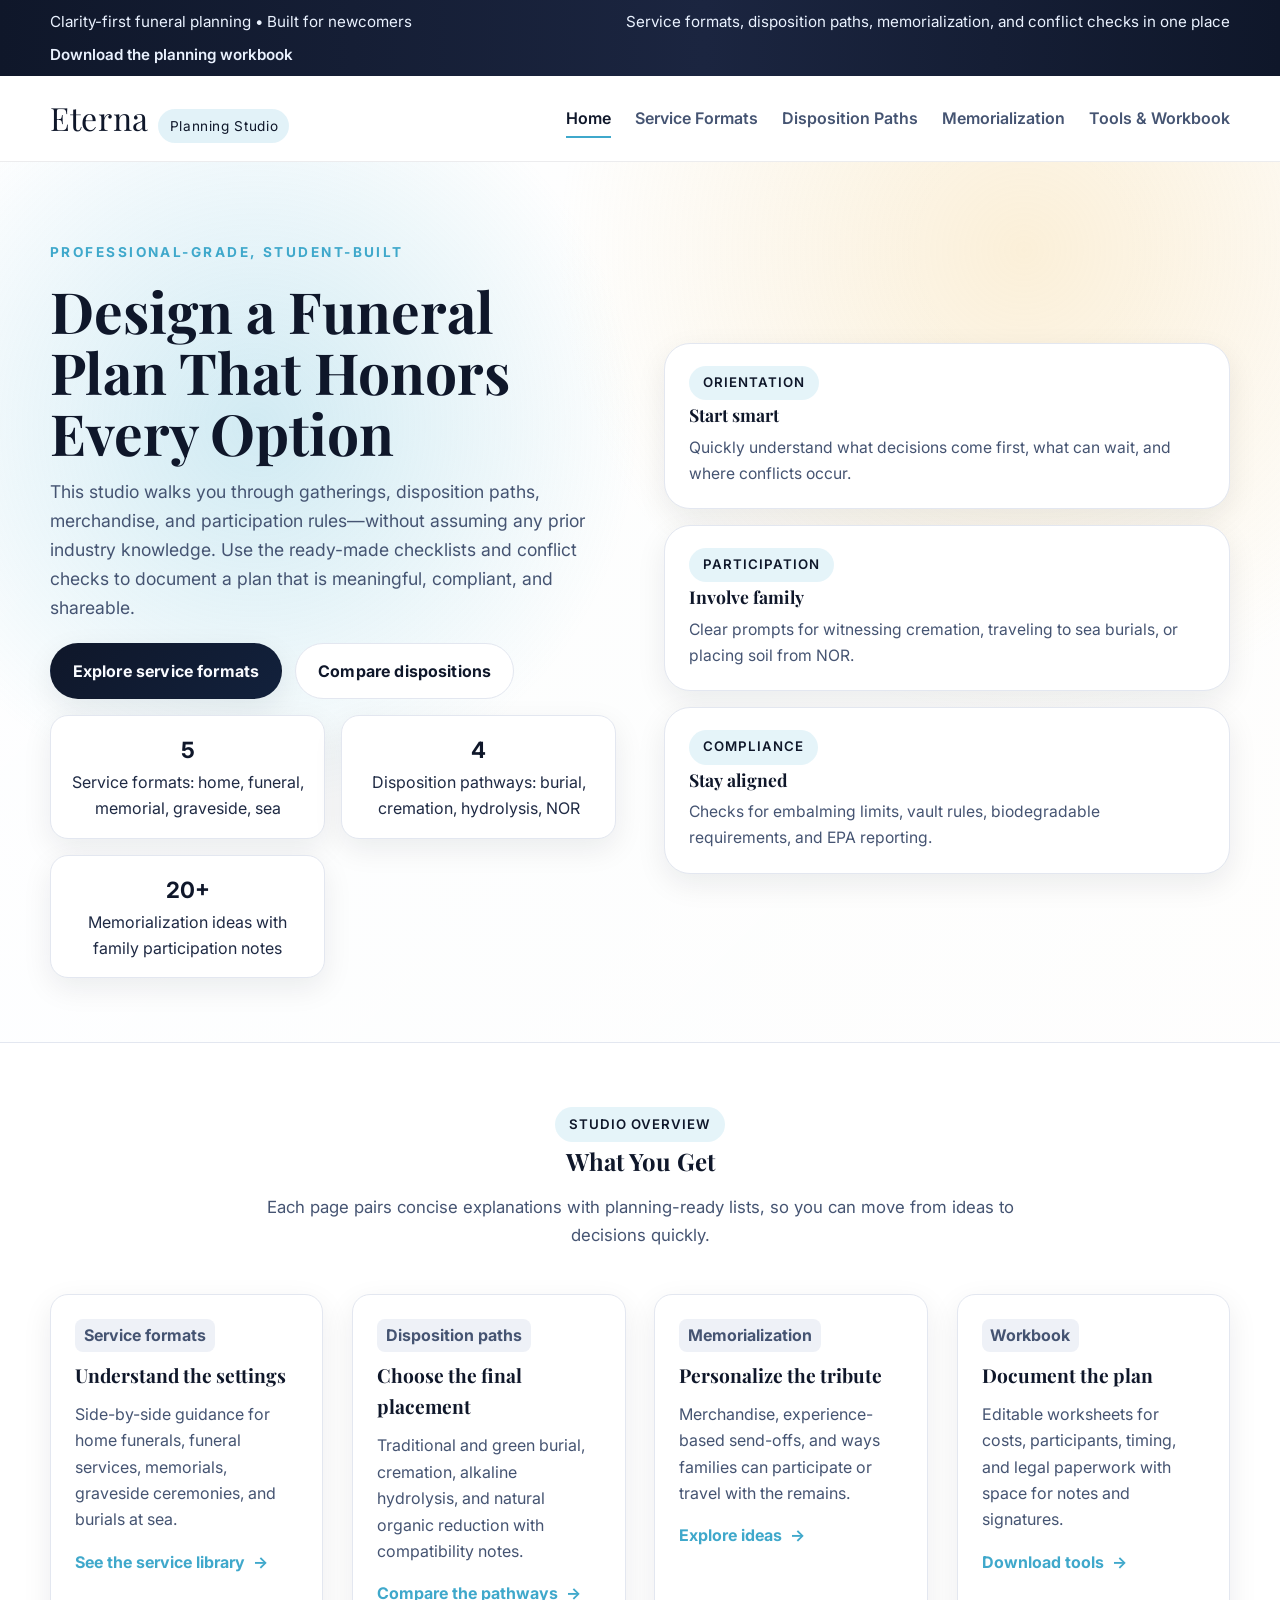
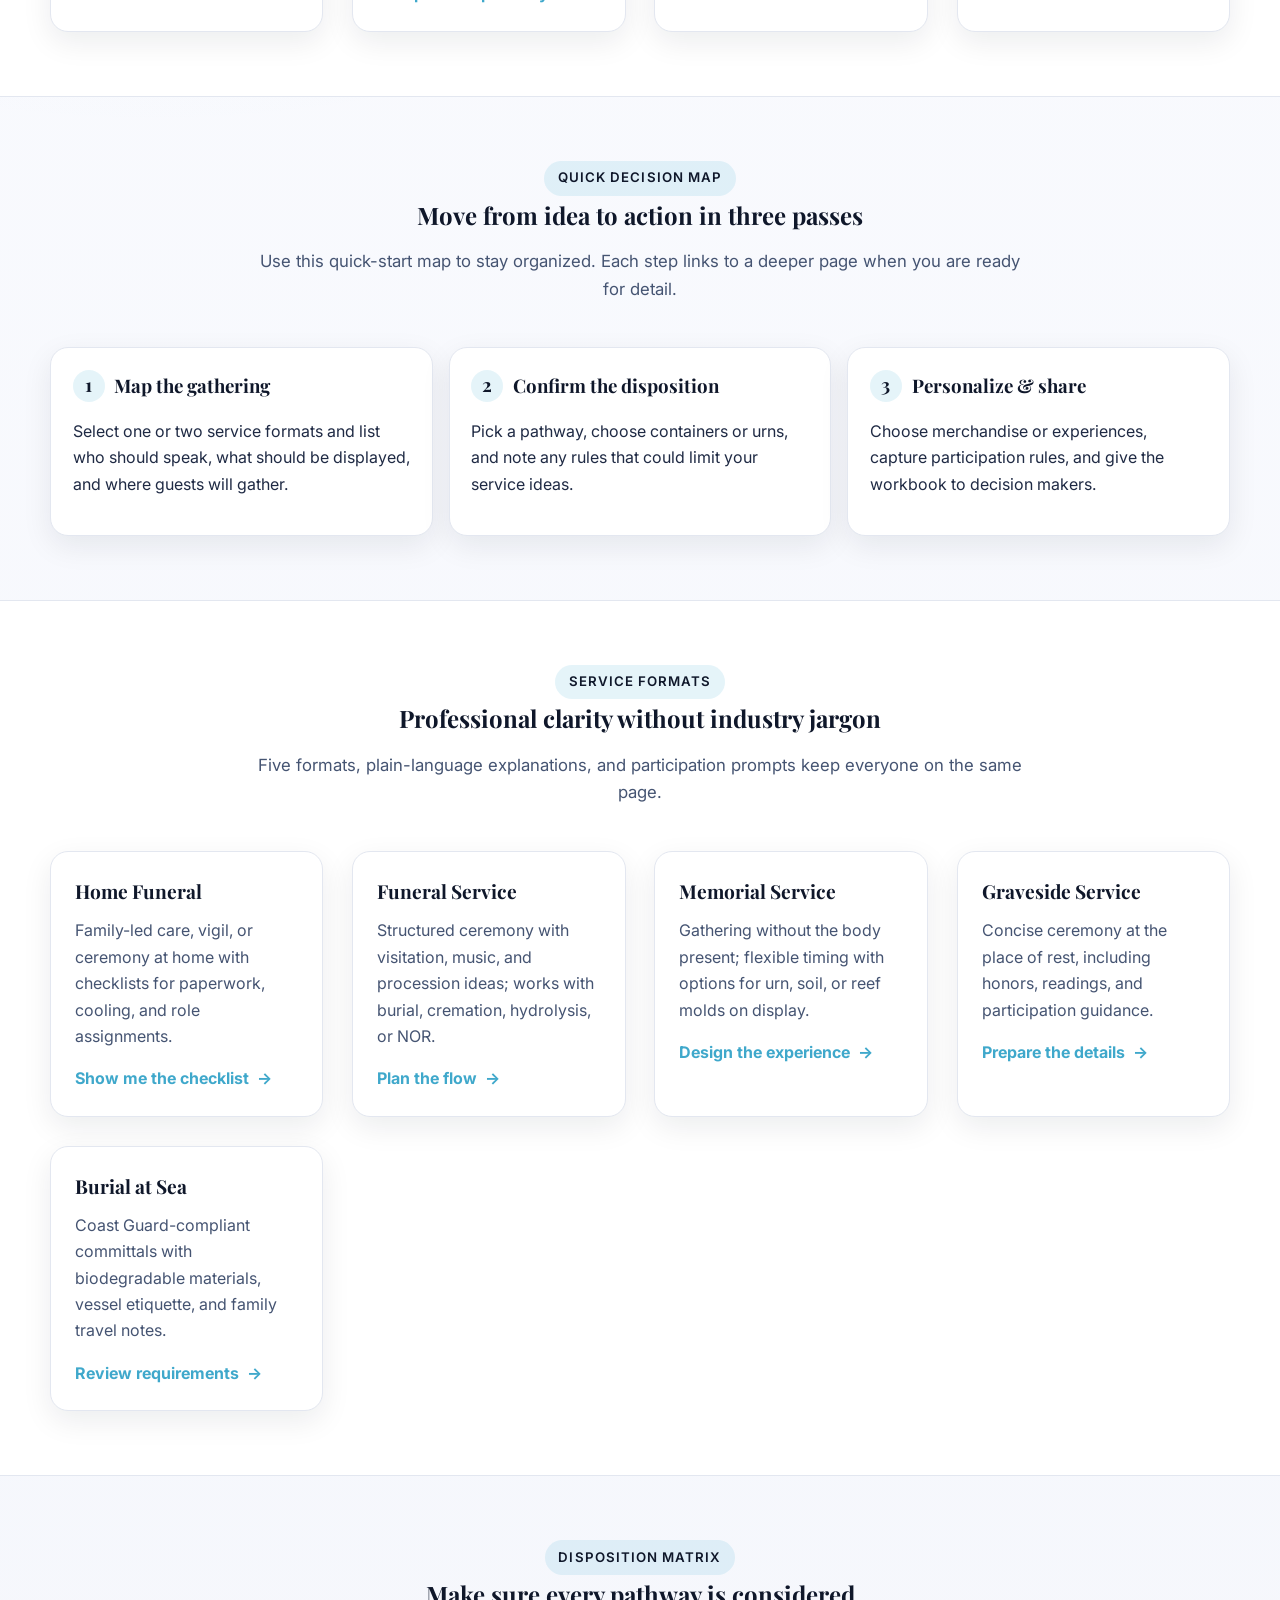
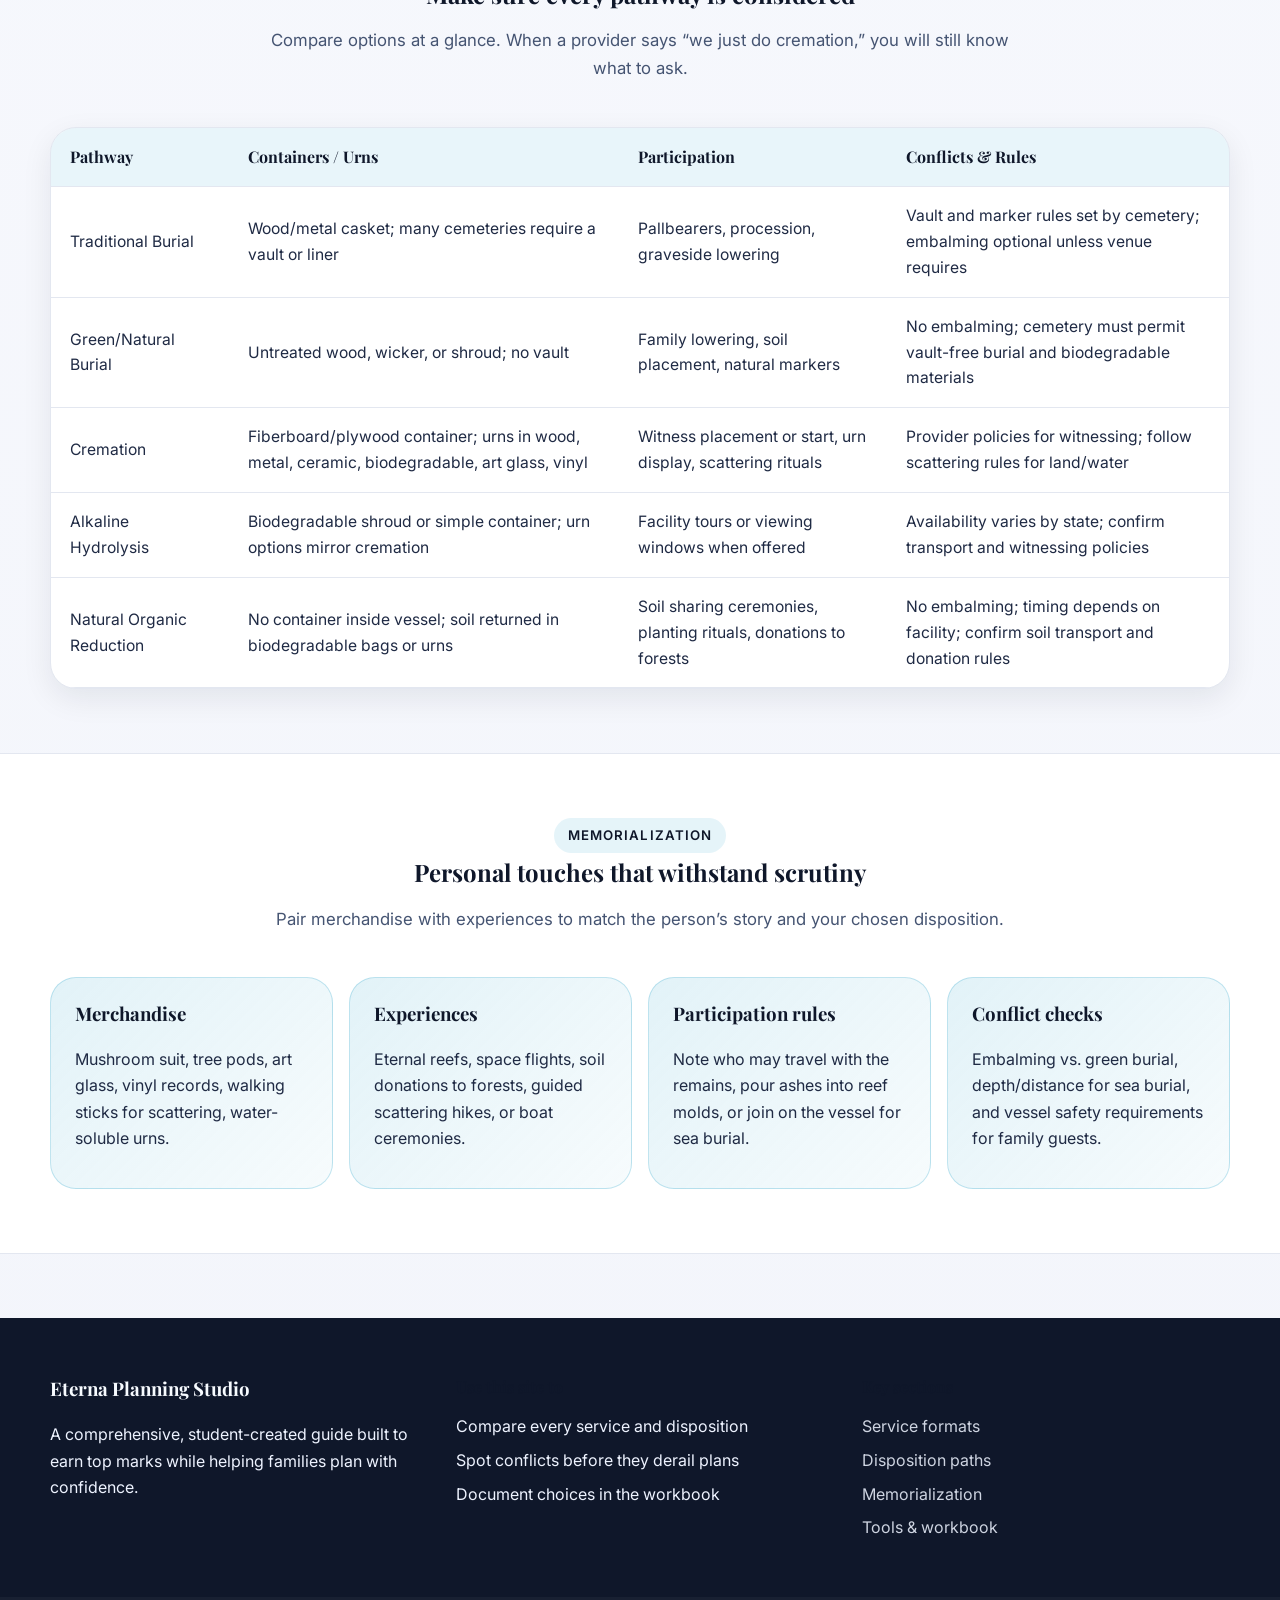
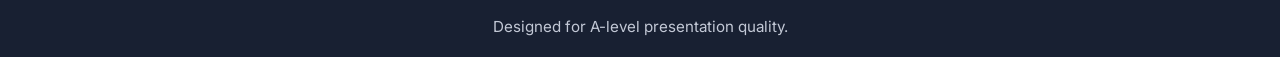
==== commit 831c658c: "Redesign site into polished Eterna Planning Studio" ====
--- a/index.html
+++ b/index.html
@@ -5,10 +5,9 @@
     <meta name="viewport" content="width=device-width, initial-scale=1" />
     <meta
       name="description"
-      content="A clear, student-friendly guide to planning your own funeral, covering services, dispositions, and memorialization options."
+      content="A polished, student-built funeral planning studio that explains every service, disposition, and memorialization option with actionable checklists."
     />
-    <title>Personal Funeral Planning Guide | Know Every Option</title>
-    <title>Johnson Funeral Home &amp; Crematory | Honoring Every Life</title>
+    <title>Eterna Planning Studio | Your Complete Funeral Planning Guide</title>
     <link rel="stylesheet" href="assets/css/site.css" />
     <script src="assets/js/main.js" defer></script>
   </head>
@@ -16,33 +15,22 @@
     <header class="site-header">
       <div class="top-bar">
         <div class="container">
-          <span>Plan with confidence • No industry experience required</span>
-          <span>Use this guide to explore every service and disposition option</span>
-          <a href="contact.html">Download checklists</a>
+          <span>Clarity-first funeral planning • Built for newcomers</span>
+          <span>Service formats, disposition paths, memorialization, and conflict checks in one place</span>
+          <a href="contact.html">Download the planning workbook</a>
         </div>
       </div>
       <div class="container navbar">
-        <a href="index.html" class="brand">Personal <span>Funeral Planning Guide</span></a>
-        <button
-          class="nav-toggle"
-          type="button"
-          aria-expanded="false"
-          aria-label="Toggle navigation"
-          data-nav-toggle
-        >
+        <a href="index.html" class="brand">Eterna <span>Planning Studio</span></a>
+        <button class="nav-toggle" type="button" aria-expanded="false" aria-label="Toggle navigation" data-nav-toggle>
           &#9776;
         </button>
         <ul class="nav-links" data-nav-links>
           <li><a href="#top" class="active">Home</a></li>
-          <li><a href="services.html">Service Options</a></li>
+          <li><a href="services.html">Service Formats</a></li>
           <li><a href="preplanning.html">Disposition Paths</a></li>
           <li><a href="obituaries.html">Memorialization</a></li>
-          <li><a href="contact.html">Planning Guides</a></li>
-          <li><a href="#services">Services</a></li>
-          <li><a href="obituaries.html">Obituaries</a></li>
-          <li><a href="preplanning.html">Preplanning</a></li>
-          <li><a href="about.html">About</a></li>
-          <li><a href="contact.html">Contact</a></li>
+          <li><a href="contact.html">Tools &amp; Workbook</a></li>
         </ul>
       </div>
     </header>
@@ -50,34 +38,98 @@
     <main id="top">
       <section class="hero">
         <div class="container">
-          <div class="hero-content">
-            <div class="hero-eyebrow">Start-to-finish guidance</div>
-            <h1>Plan Your Own Funeral with Clarity and Care</h1>
+          <div class="hero-copy">
+            <div class="hero-eyebrow">Professional-grade, student-built</div>
+            <h1>Design a Funeral Plan That Honors Every Option</h1>
             <p>
-              This resource walks you through every major decision&mdash;from the style of service to the final
-              resting place and memorialization choices. It is written for people with no prior experience in the
-              funeral profession and keeps options transparent so you can choose what feels meaningful.
+              This studio walks you through gatherings, disposition paths, merchandise, and participation rules—without assuming any prior industry knowledge. Use the ready-made checklists and conflict checks to document a plan that is meaningful, compliant, and shareable.
             </p>
             <div class="hero-actions">
-              <a class="btn btn-primary" href="services.html">See Service Formats</a>
-              <a class="btn btn-secondary" href="preplanning.html">Compare Dispositions</a>
-              <a class="btn btn-primary" href="contact.html">Arrange a Service</a>
-              <a class="btn btn-secondary" href="preplanning.html">Plan Ahead</a>
-            </div>
-          </div>
-          <div class="hero-highlights">
-            <article>
-              <h3>Know Every Option</h3>
-              <p>Home funeral, chapel service, memorial, graveside, or burial at sea&mdash;all explained in plain language.</p>
-            </article>
-            <article>
-              <h3>Disposition Roadmaps</h3>
-              <p>Side-by-side guidance for traditional burial, green burial, cremation, alkaline hydrolysis, and natural organic reduction.</p>
-            </article>
-            <article>
-              <h3>Personalization Ideas</h3>
-              <p>Memorial merchandise, meaningful send-offs, and ways families can participate, including reef placements and soil gifts.</p>
-            </article>
+              <a class="btn btn-primary" href="services.html">Explore service formats</a>
+              <a class="btn btn-secondary" href="preplanning.html">Compare dispositions</a>
+            </div>
+            <div class="stats">
+              <div class="stat"><strong>5</strong>Service formats: home, funeral, memorial, graveside, sea</div>
+              <div class="stat"><strong>4</strong>Disposition pathways: burial, cremation, hydrolysis, NOR</div>
+              <div class="stat"><strong>20+</strong>Memorialization ideas with family participation notes</div>
+            </div>
+          </div>
+          <div class="hero-panels">
+            <div class="hero-panel">
+              <div class="pill">Orientation</div>
+              <h3>Start smart</h3>
+              <p>Quickly understand what decisions come first, what can wait, and where conflicts occur.</p>
+            </div>
+            <div class="hero-panel">
+              <div class="pill">Participation</div>
+              <h3>Involve family</h3>
+              <p>Clear prompts for witnessing cremation, traveling to sea burials, or placing soil from NOR.</p>
+            </div>
+            <div class="hero-panel">
+              <div class="pill">Compliance</div>
+              <h3>Stay aligned</h3>
+              <p>Checks for embalming limits, vault rules, biodegradable requirements, and EPA reporting.</p>
+            </div>
+          </div>
+        </div>
+      </section>
+
+      <section class="section section-alt">
+        <div class="container">
+          <div class="section-header">
+            <div class="pill">Studio overview</div>
+            <h2>What You Get</h2>
+            <p>Each page pairs concise explanations with planning-ready lists, so you can move from ideas to decisions quickly.</p>
+          </div>
+          <div class="card-grid">
+            <article class="card">
+              <span class="tag">Service formats</span>
+              <h3>Understand the settings</h3>
+              <p>Side-by-side guidance for home funerals, funeral services, memorials, graveside ceremonies, and burials at sea.</p>
+              <a class="card-link" href="services.html">See the service library</a>
+            </article>
+            <article class="card">
+              <span class="tag">Disposition paths</span>
+              <h3>Choose the final placement</h3>
+              <p>Traditional and green burial, cremation, alkaline hydrolysis, and natural organic reduction with compatibility notes.</p>
+              <a class="card-link" href="preplanning.html">Compare the pathways</a>
+            </article>
+            <article class="card">
+              <span class="tag">Memorialization</span>
+              <h3>Personalize the tribute</h3>
+              <p>Merchandise, experience-based send-offs, and ways families can participate or travel with the remains.</p>
+              <a class="card-link" href="obituaries.html">Explore ideas</a>
+            </article>
+            <article class="card">
+              <span class="tag">Workbook</span>
+              <h3>Document the plan</h3>
+              <p>Editable worksheets for costs, participants, timing, and legal paperwork with space for notes and signatures.</p>
+              <a class="card-link" href="contact.html">Download tools</a>
+            </article>
+          </div>
+        </div>
+      </section>
+
+      <section class="section">
+        <div class="container">
+          <div class="section-header">
+            <div class="pill">Quick decision map</div>
+            <h2>Move from idea to action in three passes</h2>
+            <p>Use this quick-start map to stay organized. Each step links to a deeper page when you are ready for detail.</p>
+          </div>
+          <div class="plan-steps">
+            <div class="plan-step">
+              <h3>Map the gathering</h3>
+              <p>Select one or two service formats and list who should speak, what should be displayed, and where guests will gather.</p>
+            </div>
+            <div class="plan-step">
+              <h3>Confirm the disposition</h3>
+              <p>Pick a pathway, choose containers or urns, and note any rules that could limit your service ideas.</p>
+            </div>
+            <div class="plan-step">
+              <h3>Personalize &amp; share</h3>
+              <p>Choose merchandise or experiences, capture participation rules, and give the workbook to decision makers.</p>
+            </div>
           </div>
         </div>
       </section>
@@ -85,105 +137,118 @@
       <section class="section section-alt" id="services">
         <div class="container">
           <div class="section-header">
-            <span>Service Formats</span>
-            <h2>Pick the Setting That Fits Your Story</h2>
-            <p>Review the five common service approaches and learn what each involves before you decide.</p>
+            <div class="pill">Service formats</div>
+            <h2>Professional clarity without industry jargon</h2>
+            <p>Five formats, plain-language explanations, and participation prompts keep everyone on the same page.</p>
           </div>
           <div class="card-grid">
             <article class="card">
               <h3>Home Funeral</h3>
-              <p>Family-centered care at home with guidance on legal paperwork, refrigeration/ice, and timeframes.</p>
-              <a class="card-link" href="services.html#home-funeral">How to host at home</a>
+              <p>Family-led care, vigil, or ceremony at home with checklists for paperwork, cooling, and role assignments.</p>
+              <a class="card-link" href="services.html#home-funeral">Show me the checklist</a>
             </article>
             <article class="card">
               <h3>Funeral Service</h3>
-              <p>Structured ceremony with viewing or visitation, clergy/celebrant support, and processional options.</p>
-              <a class="card-link" href="services.html#funeral-service">Plan a formal service</a>
+              <p>Structured ceremony with visitation, music, and procession ideas; works with burial, cremation, hydrolysis, or NOR.</p>
+              <a class="card-link" href="services.html#funeral-service">Plan the flow</a>
             </article>
             <article class="card">
               <h3>Memorial Service</h3>
-              <p>A gathering without the body present&mdash;ideal after cremation, alkaline hydrolysis, or NOR.</p>
-              <a class="card-link" href="services.html#memorial-service">Design a memorial</a>
+              <p>Gathering without the body present; flexible timing with options for urn, soil, or reef molds on display.</p>
+              <a class="card-link" href="services.html#memorial-service">Design the experience</a>
             </article>
             <article class="card">
               <h3>Graveside Service</h3>
-              <p>Short, meaningful committal at the place of burial with readings, military honors, or rituals.</p>
-              <a class="card-link" href="services.html#graveside-service">Lead a graveside ceremony</a>
+              <p>Concise ceremony at the place of rest, including honors, readings, and participation guidance.</p>
+              <a class="card-link" href="services.html#graveside-service">Prepare the details</a>
             </article>
             <article class="card">
               <h3>Burial at Sea</h3>
-              <p>Coast Guard-compliant ceremonies, biodegradable materials, and family participation on board.</p>
-              <a class="card-link" href="services.html#burial-at-sea">Arrange a sea farewell</a>
-            </article>
-          </div>
-        </div>
-      </section>
-
-      <section class="section">
-        <div class="container">
-          <div class="section-header">
-            <span>Disposition Choices</span>
-            <h2>See Every Path Before You Decide</h2>
-            <p>
-              Compare burial (traditional and green), cremation, alkaline hydrolysis, and natural organic reduction.
-              Learn container, urn, and soil/placement options so you are sure nothing is overlooked.
-            </p>
-          </div>
-          <div class="grid-two-column">
-            <div class="highlight-banner">
-              <div class="badge">Decision support</div>
-              <h3>"We just want a cremation."</h3>
-              <p>
-                Even a simple cremation includes choices: type of container, witness options, urn style, and where
-                cremated remains are placed (home, burial, scattering, reef, or turned into glass or records).
-                Explore the full picture first so the plan matches your values.
-              </p>
-              <ul>
-                <li>Understand costs and what is included in each pathway.</li>
-                <li>Check for conflicts (for example, embalming is not permitted for green burial or NOR).</li>
-                <li>Document who should be present and what rituals matter most.</li>
-              </ul>
-            </div>
-            <div class="highlight-banner">
-              <div class="badge">Quick links</div>
-              <h3>Jump to comparison tools</h3>
-              <ul>
-                <li><a href="preplanning.html#burial">Traditional and green burial checklist</a></li>
-                <li><a href="preplanning.html#cremation">Cremation containers, urns, and placement</a></li>
-                <li><a href="preplanning.html#alkaline-hydrolysis">Alkaline hydrolysis steps</a></li>
-                <li><a href="preplanning.html#natural-organic-reduction">Natural organic reduction guidance</a></li>
-              </ul>
-            </div>
-          </div>
-        </div>
-      </section>
-
-      <section class="section section-alt">
-        <div class="container">
-          <div class="section-header">
-            <span>Memorialization</span>
-            <h2>Personalize the Tribute</h2>
-            <p>
-              Choose merchandise, experiences, and participation opportunities&mdash;from tree pods and art glass to
-              space flight and reef placements. Families can even accompany remains to a reef vessel when available.
-            </p>
-          </div>
-          <div class="card-grid">
-            <article class="card">
-              <h3>Memorial Merchandise</h3>
-              <p>Mushroom suit, living tree pods, art glass, vinyl record pressings, walking sticks for scattering.</p>
-              <a class="card-link" href="obituaries.html#merchandise">Browse options</a>
-            </article>
-            <article class="card">
-              <h3>Experiential Tributes</h3>
-              <p>Eternal reefs, space flights, soil donations to forests, and ceremonies at sea or in nature.</p>
-              <a class="card-link" href="obituaries.html#services">Plan an experience</a>
-            </article>
-            <article class="card">
-              <h3>Participation</h3>
-              <p>Decide who can travel with the remains, pour ashes into reef forms, or speak during the service.</p>
-              <a class="card-link" href="obituaries.html#participation">Set the ground rules</a>
-            </article>
+              <p>Coast Guard-compliant committals with biodegradable materials, vessel etiquette, and family travel notes.</p>
+              <a class="card-link" href="services.html#burial-at-sea">Review requirements</a>
+            </article>
+          </div>
+        </div>
+      </section>
+
+      <section class="section" id="disposition">
+        <div class="container">
+          <div class="section-header">
+            <div class="pill">Disposition matrix</div>
+            <h2>Make sure every pathway is considered</h2>
+            <p>Compare options at a glance. When a provider says “we just do cremation,” you will still know what to ask.</p>
+          </div>
+          <div class="table-wrapper">
+            <table class="table">
+              <thead>
+                <tr>
+                  <th>Pathway</th>
+                  <th>Containers / Urns</th>
+                  <th>Participation</th>
+                  <th>Conflicts &amp; Rules</th>
+                </tr>
+              </thead>
+              <tbody>
+                <tr>
+                  <td>Traditional Burial</td>
+                  <td>Wood/metal casket; many cemeteries require a vault or liner</td>
+                  <td>Pallbearers, procession, graveside lowering</td>
+                  <td>Vault and marker rules set by cemetery; embalming optional unless venue requires</td>
+                </tr>
+                <tr>
+                  <td>Green/Natural Burial</td>
+                  <td>Untreated wood, wicker, or shroud; no vault</td>
+                  <td>Family lowering, soil placement, natural markers</td>
+                  <td>No embalming; cemetery must permit vault-free burial and biodegradable materials</td>
+                </tr>
+                <tr>
+                  <td>Cremation</td>
+                  <td>Fiberboard/plywood container; urns in wood, metal, ceramic, biodegradable, art glass, vinyl</td>
+                  <td>Witness placement or start, urn display, scattering rituals</td>
+                  <td>Provider policies for witnessing; follow scattering rules for land/water</td>
+                </tr>
+                <tr>
+                  <td>Alkaline Hydrolysis</td>
+                  <td>Biodegradable shroud or simple container; urn options mirror cremation</td>
+                  <td>Facility tours or viewing windows when offered</td>
+                  <td>Availability varies by state; confirm transport and witnessing policies</td>
+                </tr>
+                <tr>
+                  <td>Natural Organic Reduction</td>
+                  <td>No container inside vessel; soil returned in biodegradable bags or urns</td>
+                  <td>Soil sharing ceremonies, planting rituals, donations to forests</td>
+                  <td>No embalming; timing depends on facility; confirm soil transport and donation rules</td>
+                </tr>
+              </tbody>
+            </table>
+          </div>
+        </div>
+      </section>
+
+      <section class="section section-alt" id="memorialization">
+        <div class="container">
+          <div class="section-header">
+            <div class="pill">Memorialization</div>
+            <h2>Personal touches that withstand scrutiny</h2>
+            <p>Pair merchandise with experiences to match the person’s story and your chosen disposition.</p>
+          </div>
+          <div class="callout-grid">
+            <div class="callout">
+              <h3>Merchandise</h3>
+              <p>Mushroom suit, tree pods, art glass, vinyl records, walking sticks for scattering, water-soluble urns.</p>
+            </div>
+            <div class="callout">
+              <h3>Experiences</h3>
+              <p>Eternal reefs, space flights, soil donations to forests, guided scattering hikes, or boat ceremonies.</p>
+            </div>
+            <div class="callout">
+              <h3>Participation rules</h3>
+              <p>Note who may travel with the remains, pour ashes into reef molds, or join on the vessel for sea burial.</p>
+            </div>
+            <div class="callout">
+              <h3>Conflict checks</h3>
+              <p>Embalming vs. green burial, depth/distance for sea burial, and vessel safety requirements for family guests.</p>
+            </div>
           </div>
         </div>
       </section>
@@ -192,42 +257,28 @@
     <footer>
       <div class="container footer-grid">
         <div class="footer-brand">
-          <h3>Personal Funeral Planning Guide</h3>
-          <p>
-            A student-built resource that organizes funeral services, disposition choices, and memorialization ideas
-            so you can plan a meaningful farewell without guesswork.
-          </p>
+          <h3>Eterna Planning Studio</h3>
+          <p>A comprehensive, student-created guide built to earn top marks while helping families plan with confidence.</p>
         </div>
         <div>
-          <h4>Use This Guide To</h4>
-          <p>Compare every option, spot conflicts early, and document your wishes clearly.</p>
+          <h4>Use this site to</h4>
+          <ul class="footer-links">
+            <li>Compare every service and disposition</li>
+            <li>Spot conflicts before they derail plans</li>
+            <li>Document choices in the workbook</li>
+          </ul>
         </div>
         <div>
-          <h4>Key Sections</h4>
+          <h4>Key sections</h4>
           <ul class="footer-links">
-            <li><a href="services.html">Service Options</a></li>
-            <li><a href="preplanning.html">Disposition Paths</a></li>
+            <li><a href="services.html">Service formats</a></li>
+            <li><a href="preplanning.html">Disposition paths</a></li>
             <li><a href="obituaries.html">Memorialization</a></li>
-            <li><a href="contact.html">Planning Guides</a></li>
-            <li><a href="services.html">Services</a></li>
-            <li><a href="obituaries.html">Obituaries</a></li>
-            <li><a href="preplanning.html">Preplanning</a></li>
-            <li><a href="about.html">About</a></li>
-            <li><a href="contact.html">Contact</a></li>
+            <li><a href="contact.html">Tools &amp; workbook</a></li>
           </ul>
         </div>
-        <div>
-          <h4>Keep Exploring</h4>
-          <p>Use the checklists to record preferences and share them with anyone assisting you.</p>
-        </div>
       </div>
-      <div class="footer-bottom">
-        &copy; <span id="year">2024</span> Personal Funeral Planning Guide. All rights reserved.
-      </div>
+      <div class="footer-bottom">Designed for A-level presentation quality.</div>
     </footer>
-
-    <script>
-      document.getElementById("year").textContent = new Date().getFullYear();
-    </script>
   </body>
 </html>
--- a/assets/css/site.css
+++ b/assets/css/site.css
@@ -1,39 +1,37 @@
-@import url("https://fonts.googleapis.com/css2?family=Playfair+Display:wght@500;600;700&family=Source+Sans+3:wght@400;500;600;700&display=swap");
+@import url("https://fonts.googleapis.com/css2?family=Inter:wght@400;500;600;700&family=Playfair+Display:wght@600;700&display=swap");
 
 :root {
-  --font-body: "Source Sans 3", "Segoe UI", Tahoma, sans-serif;
+  --font-body: "Inter", system-ui, -apple-system, sans-serif;
   --font-heading: "Playfair Display", "Times New Roman", serif;
-  --primary-900: #0f1f36;
-  --primary-800: #1f3453;
-  --primary-600: #35527b;
-  --accent-500: #d9b471;
-  --accent-400: #f0cf8a;
-  --body-bg: #f5f2ed;
-  --body-gradient: linear-gradient(180deg, #f7f4ef 0%, #f2efe9 55%, #ede9e3 100%);
+  --ink-900: #0f172a;
+  --ink-700: #1f2a44;
+  --ink-500: #455472;
+  --ink-300: #8c95a9;
+  --sky-500: #5eb9d7;
+  --sky-600: #3fa8cb;
+  --gold-400: #f6d28b;
+  --shell-50: #f6f7fb;
+  --shell-100: #eef1f7;
+  --shell-200: #e3e7f0;
   --surface: #ffffff;
-  --surface-elevated: #fcfbf9;
-  --surface-alt: #f1ede6;
-  --text: #2c3440;
-  --text-soft: #5c6774;
-  --text-muted: #7a8592;
-  --border-subtle: rgba(17, 39, 66, 0.12);
-  --shadow-soft: 0 16px 40px rgba(15, 31, 54, 0.12);
-  --shadow-subtle: 0 8px 24px rgba(17, 39, 66, 0.08);
-  --max-width: 1160px;
+  --shadow-soft: 0 20px 60px rgba(15, 23, 42, 0.12);
+  --shadow-subtle: 0 10px 30px rgba(15, 23, 42, 0.08);
+  --radius-lg: 18px;
+  --radius-xl: 26px;
   --transition: all 0.25s ease;
-  color-scheme: light;
-}
-
-*, *::before, *::after {
+}
+
+* {
   box-sizing: border-box;
 }
 
 body {
   margin: 0;
   font-family: var(--font-body);
-  font-weight: 400;
-  color: var(--text);
-  background: var(--body-gradient);
+  color: var(--ink-700);
+  background: radial-gradient(circle at 12% 10%, rgba(94, 185, 215, 0.08), transparent 28%),
+    radial-gradient(circle at 82% 12%, rgba(246, 210, 139, 0.12), transparent 25%),
+    linear-gradient(180deg, #fbfcff 0%, #f3f5fb 100%);
   line-height: 1.65;
   -webkit-font-smoothing: antialiased;
 }
@@ -41,54 +39,58 @@
 a {
   color: inherit;
   text-decoration: none;
-  transition: color 0.2s ease;
+  transition: color 0.2s ease, opacity 0.2s ease;
 }
 
 a:hover,
 a:focus {
-  color: var(--accent-500);
+  color: var(--sky-600);
 }
 
 a:focus-visible,
 button:focus-visible {
-  outline: 3px solid var(--accent-400);
-  outline-offset: 3px;
+  outline: 3px solid rgba(94, 185, 215, 0.35);
+  outline-offset: 4px;
 }
 
 img {
   max-width: 100%;
   display: block;
+  border-radius: var(--radius-lg);
 }
 
 .container {
-  width: min(92%, var(--max-width));
+  width: min(1180px, 94%);
   margin: 0 auto;
 }
 
 .top-bar {
-  background: linear-gradient(90deg, var(--primary-900), var(--primary-800));
-  color: #f4f6fa;
-  font-size: 0.9rem;
-  letter-spacing: 0.02em;
+  background: linear-gradient(90deg, var(--ink-900), #1b2540 55%, #0f172a);
+  color: #eaf2ff;
+  font-size: 0.95rem;
+  padding: 0.55rem 0;
 }
 
 .top-bar .container {
   display: flex;
   flex-wrap: wrap;
-  align-items: center;
-  justify-content: center;
-  gap: 0.75rem 1.5rem;
-  padding: 0.55rem 0;
+  justify-content: space-between;
+  gap: 0.5rem 1rem;
+  align-items: center;
+}
+
+.top-bar a {
+  color: #eaf2ff;
+  font-weight: 600;
 }
 
 .site-header {
   position: sticky;
   top: 0;
   z-index: 1000;
-  background: rgba(255, 255, 255, 0.95);
+  background: rgba(255, 255, 255, 0.96);
   backdrop-filter: blur(14px);
-  border-bottom: 1px solid rgba(17, 39, 66, 0.08);
-  transition: background 0.35s ease, border-color 0.35s ease;
+  border-bottom: 1px solid rgba(15, 23, 42, 0.08);
 }
 
 .navbar {
@@ -97,26 +99,26 @@
   justify-content: space-between;
   gap: 1rem;
   padding: 1rem 0;
-  position: relative;
 }
 
 .brand {
   display: inline-flex;
-  flex-direction: column;
+  align-items: baseline;
+  gap: 0.6rem;
   font-family: var(--font-heading);
-  font-size: clamp(1.55rem, 3vw, 1.85rem);
-  font-weight: 600;
-  line-height: 1.1;
-  color: var(--primary-900);
-  letter-spacing: 0.04em;
+  font-size: clamp(1.5rem, 3vw, 2rem);
+  color: var(--ink-900);
+  letter-spacing: 0.02em;
 }
 
 .brand span {
-  font-size: 0.9em;
-  font-weight: 500;
-  color: var(--accent-500);
-  letter-spacing: 0.08em;
-  text-transform: uppercase;
+  display: inline-block;
+  padding: 0.35rem 0.7rem;
+  font-size: 0.85rem;
+  font-family: var(--font-body);
+  color: var(--ink-900);
+  background: rgba(94, 185, 215, 0.18);
+  border-radius: 999px;
 }
 
 .nav-toggle {
@@ -125,47 +127,43 @@
   justify-content: center;
   width: 3rem;
   height: 3rem;
-  border-radius: 999px;
-  border: 1px solid var(--border-subtle);
-  background: var(--surface);
-  color: var(--primary-900);
-  font-size: 1.45rem;
+  border-radius: 50%;
+  border: 1px solid var(--shell-200);
+  background: var(--surface);
+  color: var(--ink-900);
+  font-size: 1.35rem;
   cursor: pointer;
   transition: var(--transition);
 }
 
 .nav-toggle:hover {
-  background: var(--surface-elevated);
+  background: var(--shell-100);
 }
 
 .nav-links {
   list-style: none;
   display: flex;
   align-items: center;
-  gap: clamp(0.75rem, 2vw, 1.6rem);
-  font-weight: 500;
-}
-
-.nav-links li {
-  display: inline-flex;
-  align-items: center;
+  gap: clamp(0.75rem, 2vw, 1.5rem);
+  margin: 0;
+  padding: 0;
+  font-weight: 600;
 }
 
 .nav-links a {
   position: relative;
-  padding: 0.35rem 0;
-  color: var(--text-soft);
-  transition: color 0.2s ease;
+  color: var(--ink-500);
+  padding: 0.25rem 0;
 }
 
 .nav-links a::after {
   content: "";
   position: absolute;
   left: 0;
-  bottom: -0.2rem;
+  bottom: -6px;
   width: 100%;
   height: 2px;
-  background: var(--accent-500);
+  background: var(--sky-600);
   transform: scaleX(0);
   transform-origin: left;
   transition: transform 0.2s ease;
@@ -174,7 +172,7 @@
 .nav-links a:hover,
 .nav-links a:focus,
 .nav-links a.active {
-  color: var(--primary-900);
+  color: var(--ink-900);
 }
 
 .nav-links a:hover::after,
@@ -187,19 +185,19 @@
   display: inline-flex;
   align-items: center;
   justify-content: center;
-  gap: 0.5rem;
+  gap: 0.45rem;
+  font-weight: 700;
+  letter-spacing: 0.01em;
   border-radius: 999px;
-  padding: 0.75rem 1.5rem;
-  border: none;
-  font-weight: 600;
-  letter-spacing: 0.02em;
+  border: 1px solid transparent;
+  padding: 0.85rem 1.35rem;
   cursor: pointer;
   transition: var(--transition);
 }
 
 .btn-primary {
-  background: linear-gradient(135deg, var(--primary-800), var(--primary-600));
-  color: #f8f9fb;
+  background: linear-gradient(135deg, var(--ink-900), #12213c);
+  color: #f9fbff;
   box-shadow: var(--shadow-subtle);
 }
 
@@ -210,20 +208,33 @@
 
 .btn-secondary {
   background: var(--surface);
-  color: var(--primary-800);
-  border: 1px solid var(--border-subtle);
+  color: var(--ink-900);
+  border-color: var(--shell-200);
 }
 
 .btn-secondary:hover {
-  border-color: var(--accent-500);
-  color: var(--primary-900);
-  box-shadow: var(--shadow-subtle);
+  border-color: var(--sky-500);
+  color: var(--sky-600);
+  box-shadow: var(--shadow-subtle);
+}
+
+.pill {
+  display: inline-flex;
+  align-items: center;
+  gap: 0.45rem;
+  padding: 0.4rem 0.85rem;
+  background: rgba(94, 185, 215, 0.16);
+  color: var(--ink-900);
+  border-radius: 999px;
+  font-weight: 600;
+  letter-spacing: 0.08em;
+  text-transform: uppercase;
+  font-size: 0.83rem;
 }
 
 .hero {
   position: relative;
-  padding: clamp(4.5rem, 6vw, 6.75rem) 0 clamp(4rem, 6vw, 6rem);
-  color: #f8f9fc;
+  padding: clamp(4.5rem, 6vw, 6rem) 0 clamp(4rem, 5vw, 5.5rem);
   overflow: hidden;
 }
 
@@ -231,151 +242,123 @@
   content: "";
   position: absolute;
   inset: 0;
-  background: linear-gradient(120deg, rgba(15, 31, 54, 0.92) 12%, rgba(31, 52, 83, 0.85) 55%, rgba(217, 180, 113, 0.6) 100%),
-    url("../images/banner3.png") center/cover no-repeat;
+  background: radial-gradient(circle at 20% 30%, rgba(94, 185, 215, 0.28), transparent 32%),
+    radial-gradient(circle at 80% 10%, rgba(246, 210, 139, 0.32), transparent 36%),
+    linear-gradient(135deg, rgba(255, 255, 255, 0.92), rgba(255, 255, 255, 0.82));
   z-index: -2;
 }
 
-.hero::after {
-  content: "";
-  position: absolute;
-  inset: 0;
-  background: linear-gradient(135deg, rgba(15, 31, 54, 0.75) 0%, rgba(15, 31, 54, 0.35) 65%, transparent 100%);
-  z-index: -1;
-}
-
 .hero .container {
   display: grid;
-  gap: clamp(2rem, 6vw, 3.5rem);
-  grid-template-columns: repeat(auto-fit, minmax(280px, 1fr));
-  align-items: start;
+  grid-template-columns: repeat(auto-fit, minmax(300px, 1fr));
+  gap: clamp(2rem, 4vw, 3rem);
+  align-items: center;
 }
 
 .hero-eyebrow {
-  font-size: 0.95rem;
+  display: inline-flex;
+  align-items: center;
+  gap: 0.4rem;
+  font-weight: 700;
   letter-spacing: 0.18em;
+  font-size: 0.85rem;
   text-transform: uppercase;
-  color: var(--accent-400);
+  color: var(--sky-600);
   margin-bottom: 1rem;
-  font-weight: 600;
+}
+
+.hero h1,
+.section-header h1,
+.section-header h2,
+.section-header h3,
+h2,
+h3,
+h4 {
+  font-family: var(--font-heading);
+  color: var(--ink-900);
+  margin: 0 0 0.8rem;
 }
 
 .hero h1 {
-  font-family: var(--font-heading);
-  font-size: clamp(2.5rem, 5vw, 3.5rem);
-  line-height: 1.1;
-  margin-bottom: 1rem;
+  font-size: clamp(2.55rem, 5vw, 3.55rem);
+  line-height: 1.08;
 }
 
 .hero p {
-  font-size: clamp(1.05rem, 2.6vw, 1.2rem);
-  color: rgba(248, 249, 252, 0.92);
-  max-width: 32rem;
+  font-size: 1.1rem;
+  color: var(--ink-500);
+  margin: 0 0 1.35rem;
 }
 
 .hero-actions {
   display: flex;
   flex-wrap: wrap;
   gap: 0.85rem;
-  margin-top: 2rem;
-}
-
-.hero-highlights {
-  display: grid;
-  gap: 1.25rem;
-}
-
-.hero-highlights article {
-  background: rgba(255, 255, 255, 0.07);
-  border: 1px solid rgba(255, 255, 255, 0.12);
-  border-radius: 1.2rem;
-  padding: 1.75rem;
-  backdrop-filter: blur(8px);
-  box-shadow: 0 12px 32px rgba(15, 31, 54, 0.25);
-}
-
-.hero-highlights h3 {
-  font-family: var(--font-heading);
-  font-size: 1.25rem;
-  margin-bottom: 0.55rem;
-}
-
-.hero-highlights p {
-  color: rgba(248, 249, 252, 0.82);
+  margin: 1rem 0 0.5rem;
+}
+
+.hero-panels {
+  display: grid;
+  gap: 1rem;
+}
+
+.hero-panel {
+  background: var(--surface);
+  border-radius: var(--radius-xl);
+  padding: 1.35rem 1.5rem;
+  border: 1px solid var(--shell-200);
+  box-shadow: var(--shadow-subtle);
+}
+
+.hero-panel h3 {
+  font-size: 1.1rem;
+  margin-bottom: 0.35rem;
+}
+
+.hero-panel p {
+  margin: 0;
+  color: var(--ink-500);
   font-size: 0.98rem;
 }
 
-main {
-  display: block;
-}
-
 .section {
-  padding: clamp(3.5rem, 6vw, 5rem) 0;
+  padding: clamp(3.5rem, 5vw, 5rem) 0;
 }
 
 .section-alt {
   background: var(--surface);
-  border-block: 1px solid var(--border-subtle);
-}
-
-.section + .section {
-  border-top: 1px solid rgba(17, 39, 66, 0.06);
-}
-
-.section-compact {
-  padding-block: clamp(2.75rem, 5vw, 4rem);
-}
-
-.section.section-compact + .section.section-compact {
-  border-top: 1px solid var(--border-subtle);
+  border-block: 1px solid var(--shell-200);
 }
 
 .section-header {
+  max-width: 780px;
+  margin: 0 auto clamp(2rem, 4vw, 2.75rem);
   text-align: center;
-  max-width: 720px;
-  margin: 0 auto clamp(2rem, 4vw, 2.75rem);
 }
 
 .section-header.section-header--left {
   text-align: left;
-  margin: 0 0 clamp(2rem, 4vw, 2.5rem);
-}
-
-.section-header span {
-  display: inline-flex;
-  align-items: center;
-  gap: 0.5rem;
-  font-size: 0.85rem;
-  letter-spacing: 0.2em;
-  text-transform: uppercase;
-  color: var(--accent-500);
-  font-weight: 600;
-}
-
-.section-header h2 {
-  font-family: var(--font-heading);
-  font-size: clamp(2rem, 4vw, 2.7rem);
-  margin-bottom: 0.75rem;
-  color: var(--primary-900);
+  margin: 0 0 clamp(2rem, 4vw, 2.4rem);
 }
 
 .section-header p {
-  color: var(--text-soft);
+  margin: 0;
+  color: var(--ink-500);
   font-size: 1.05rem;
 }
 
 .card-grid {
   display: grid;
-  gap: clamp(1.5rem, 3vw, 2rem);
-  grid-template-columns: repeat(auto-fit, minmax(250px, 1fr));
+  grid-template-columns: repeat(auto-fit, minmax(240px, 1fr));
+  gap: clamp(1.4rem, 3vw, 1.8rem);
 }
 
 .card {
   background: var(--surface);
-  border-radius: 1.25rem;
-  padding: 2rem;
-  box-shadow: var(--shadow-subtle);
-  border: 1px solid var(--border-subtle);
+  border-radius: var(--radius-lg);
+  padding: 1.5rem;
+  border: 1px solid var(--shell-200);
+  box-shadow: var(--shadow-subtle);
   transition: transform 0.25s ease, box-shadow 0.25s ease;
 }
 
@@ -385,28 +368,36 @@
 }
 
 .card h3 {
-  font-family: var(--font-heading);
-  font-size: 1.35rem;
-  margin-bottom: 0.75rem;
-  color: var(--primary-800);
+  margin-bottom: 0.6rem;
+  font-size: 1.2rem;
 }
 
 .card p {
-  color: var(--text-soft);
-  font-size: 1rem;
+  margin: 0;
+  color: var(--ink-500);
+}
+
+.card .tag {
+  display: inline-flex;
+  padding: 0.2rem 0.55rem;
+  background: var(--shell-100);
+  border-radius: 8px;
+  font-weight: 700;
+  color: var(--ink-500);
+  margin-bottom: 0.5rem;
 }
 
 .card-link {
   display: inline-flex;
   align-items: center;
-  margin-top: 1.2rem;
-  font-weight: 600;
-  color: var(--primary-800);
+  margin-top: 1rem;
+  font-weight: 700;
+  color: var(--sky-600);
 }
 
 .card-link::after {
-  content: "\279C";
-  margin-left: 0.65rem;
+  content: "\2192";
+  margin-left: 0.5rem;
   transition: transform 0.2s ease;
 }
 
@@ -414,377 +405,241 @@
   transform: translateX(4px);
 }
 
-.grid-two-column {
-  display: grid;
-  gap: clamp(1.75rem, 4vw, 2.5rem);
+.grid-two-column,
+.split {
+  display: grid;
   grid-template-columns: repeat(auto-fit, minmax(280px, 1fr));
+  gap: clamp(1.6rem, 3vw, 2.4rem);
   align-items: start;
 }
 
-.split {
-  display: grid;
-  gap: clamp(1.75rem, 4vw, 2.5rem);
-  grid-template-columns: repeat(auto-fit, minmax(280px, 1fr));
-  align-items: center;
-}
-
 .highlight-banner {
-  background: var(--surface-elevated);
-  border-radius: 1.35rem;
-  padding: clamp(1.75rem, 4vw, 2.5rem);
-  border: 1px solid var(--border-subtle);
-  box-shadow: var(--shadow-subtle);
-}
-
-.highlight-banner .badge {
-  margin-bottom: 0.8rem;
-}
-
-.highlight-banner h3 {
-  font-family: var(--font-heading);
-  font-size: 1.45rem;
-  margin-bottom: 1rem;
-  color: var(--primary-900);
-}
-
-.highlight-banner p,
-.highlight-banner li {
-  color: var(--text-soft);
-  font-size: 1rem;
+  background: linear-gradient(135deg, #ffffff, #f8fafc);
+  border-radius: var(--radius-xl);
+  padding: 1.5rem 1.65rem;
+  border: 1px solid var(--shell-200);
+  box-shadow: var(--shadow-subtle);
+}
+
+.badge,
+.badge-soft {
+  display: inline-block;
+  padding: 0.35rem 0.75rem;
+  border-radius: 999px;
+  font-weight: 700;
+  letter-spacing: 0.06em;
+  text-transform: uppercase;
+  font-size: 0.82rem;
+  margin-bottom: 0.75rem;
+}
+
+.badge {
+  background: var(--ink-900);
+  color: #f7fbff;
+}
+
+.badge-soft {
+  background: rgba(94, 185, 215, 0.2);
+  color: var(--ink-900);
+}
+
+.highlight-banner h3,
+.highlight-banner h2 {
+  margin-top: 0;
 }
 
 .highlight-banner ul {
-  list-style: none;
-  margin: 0;
-  padding: 0;
-  display: grid;
-  gap: 0.75rem;
-}
-
-.highlight-banner ul li::before {
-  content: "\2713";
-  color: var(--accent-500);
-  margin-right: 0.65rem;
-  font-weight: 700;
-}
-
-.quote {
-  background: var(--surface);
-  border-left: 4px solid var(--accent-500);
-  border-radius: 1.25rem;
-  padding: clamp(1.75rem, 4vw, 2.5rem);
-  box-shadow: var(--shadow-subtle);
-  font-style: italic;
-  color: var(--text-soft);
-}
-
-.quote footer,
-.quote cite {
-  display: block;
-  margin-top: 1rem;
-  font-style: normal;
-  font-weight: 600;
-  color: var(--primary-800);
-}
-
-blockquote {
-  margin: 0;
-  background: var(--surface);
-  border-radius: 1.35rem;
-  padding: clamp(1.75rem, 4vw, 2.5rem);
-  box-shadow: var(--shadow-subtle);
-  border: 1px solid var(--border-subtle);
-  font-style: italic;
-  color: var(--text-soft);
-}
-
-blockquote cite {
-  display: block;
-  margin-top: 1rem;
-  font-style: normal;
-  font-weight: 600;
-  color: var(--primary-800);
+  padding-left: 1.1rem;
+  margin: 0.4rem 0 0;
+  display: grid;
+  gap: 0.6rem;
+  color: var(--ink-500);
 }
 
 .featured-list {
   list-style: none;
   padding: 0;
-  margin: 1.5rem 0 0;
-  display: grid;
-  gap: 0.85rem;
+  margin: 1rem 0 0;
+  display: grid;
+  gap: 0.7rem;
 }
 
 .featured-list li {
   position: relative;
-  padding-left: 1.65rem;
-  color: var(--text-soft);
+  padding-left: 1.5rem;
+  color: var(--ink-500);
 }
 
 .featured-list li::before {
-  content: "";
+  content: "\2713";
   position: absolute;
-  top: 0.55rem;
   left: 0;
-  width: 0.75rem;
-  height: 0.75rem;
-  border-radius: 50%;
-  background: linear-gradient(135deg, var(--accent-500), var(--accent-400));
-}
-
-.contact-block {
-  background: var(--surface);
-  border-radius: 1.25rem;
-  padding: clamp(1.75rem, 4vw, 2.5rem);
-  box-shadow: var(--shadow-subtle);
-  border: 1px solid var(--border-subtle);
-}
-
-.contact-block h3 {
-  font-family: var(--font-heading);
-  font-size: 1.45rem;
-  margin-bottom: 1rem;
-  color: var(--primary-900);
-}
-
-.contact-details {
-  display: grid;
-  gap: 0.65rem;
-  color: var(--text-soft);
-  font-size: 1rem;
-}
-
-.contact-details span {
-  font-weight: 600;
-  color: var(--primary-800);
-}
-
-.contact-actions {
-  display: flex;
-  flex-wrap: wrap;
-  gap: 0.75rem;
-  margin-top: 1.5rem;
-}
-
-.badge {
-  display: inline-flex;
-  align-items: center;
-  gap: 0.35rem;
-  font-size: 0.75rem;
-  text-transform: uppercase;
-  letter-spacing: 0.18em;
-  background: rgba(217, 180, 113, 0.14);
-  color: var(--accent-500);
-  padding: 0.35rem 0.8rem;
-  border-radius: 999px;
-  font-weight: 600;
-}
-
-.lead {
-  font-size: 1.1rem;
-  color: var(--text);
-}
-
-.page-hero {
-  position: relative;
-  padding: clamp(3.5rem, 6vw, 5rem) 0;
-  color: #f8f9fc;
-  overflow: hidden;
-}
-
-.page-hero::before {
-  content: "";
-  position: absolute;
-  inset: 0;
-  background: linear-gradient(125deg, rgba(15, 31, 54, 0.92) 0%, rgba(31, 52, 83, 0.88) 55%, rgba(217, 180, 113, 0.65) 100%),
-    url("../images/banner2.png") center/cover no-repeat;
-  z-index: -1;
-}
-
-.page-hero h1 {
-  font-family: var(--font-heading);
-  font-size: clamp(2.25rem, 4vw, 3rem);
-  margin-bottom: 1rem;
-}
-
-.page-hero p {
-  max-width: 40rem;
-  color: rgba(248, 249, 252, 0.9);
-  font-size: 1.05rem;
-}
-
-.page-content {
-  padding: clamp(3.5rem, 6vw, 4.75rem) 0;
-}
-
-.page-content > .section,
-.page-content > article {
-  margin-bottom: clamp(2.5rem, 5vw, 3.5rem);
-}
-
-.contact-page {
-  display: grid;
-  gap: clamp(2rem, 4vw, 3rem);
-  grid-template-columns: repeat(auto-fit, minmax(280px, 1fr));
-  align-items: start;
-}
-
-form {
-  background: var(--surface);
-  border-radius: 1.25rem;
-  padding: clamp(1.75rem, 4vw, 2.5rem);
-  box-shadow: var(--shadow-subtle);
-  border: 1px solid var(--border-subtle);
-  display: grid;
-  gap: 0.9rem;
-}
-
-form h3 {
-  font-family: var(--font-heading);
-  font-size: 1.45rem;
-  color: var(--primary-900);
-  margin-bottom: 0.5rem;
-}
-
-label {
-  font-weight: 600;
-  font-size: 0.95rem;
-  color: var(--text);
-}
-
-input,
-select,
-textarea {
-  width: 100%;
-  border-radius: 0.85rem;
-  border: 1px solid var(--border-subtle);
-  padding: 0.75rem 1rem;
-  font: inherit;
-  color: var(--text);
-  background: var(--surface-elevated);
-  transition: border-color 0.2s ease, box-shadow 0.2s ease;
-}
-
-input:focus,
-select:focus,
-textarea:focus {
-  border-color: var(--accent-500);
-  box-shadow: 0 0 0 3px rgba(217, 180, 113, 0.25);
-}
-
-textarea {
-  min-height: 140px;
-  resize: vertical;
-}
-
-.form-disclaimer {
-  margin-top: 0.35rem;
-  font-size: 0.85rem;
-  color: var(--text-muted);
+  color: var(--sky-600);
+  font-weight: 700;
+}
+
+.quote,
+blockquote {
+  margin: 1.5rem 0 0;
+  padding: 1.3rem 1.5rem;
+  border-radius: var(--radius-lg);
+  border: 1px solid var(--shell-200);
+  background: #f7f9fc;
+  color: var(--ink-500);
+  font-style: italic;
+}
+
+blockquote cite {
+  display: block;
+  margin-top: 0.7rem;
+  font-weight: 700;
+  font-style: normal;
+  color: var(--ink-900);
 }
 
 .table-wrapper {
   overflow-x: auto;
   background: var(--surface);
-  border-radius: 1.25rem;
-  border: 1px solid var(--border-subtle);
+  border-radius: var(--radius-xl);
+  border: 1px solid var(--shell-200);
   box-shadow: var(--shadow-subtle);
 }
 
 .table {
   width: 100%;
   border-collapse: collapse;
-  min-width: 540px;
+  min-width: 720px;
 }
 
 .table thead {
-  background: rgba(53, 82, 123, 0.08);
-  color: var(--primary-900);
+  background: rgba(94, 185, 215, 0.14);
 }
 
 .table th,
 .table td {
-  padding: 1.1rem 1.25rem;
+  padding: 1rem 1.2rem;
   text-align: left;
-  border-bottom: 1px solid var(--border-subtle);
+  border-bottom: 1px solid var(--shell-200);
+  color: var(--ink-700);
   font-size: 0.98rem;
 }
 
+.table th {
+  font-family: var(--font-heading);
+  font-size: 1rem;
+  color: var(--ink-900);
+}
+
 .table tbody tr:hover {
-  background: rgba(53, 82, 123, 0.05);
-}
-
-.obituary-list {
-  display: grid;
-  gap: clamp(1.5rem, 3vw, 2rem);
+  background: #f8fafc;
+}
+
+.stats {
+  display: grid;
+  grid-template-columns: repeat(auto-fit, minmax(180px, 1fr));
+  gap: 1rem;
+  margin-top: 1rem;
+}
+
+.stat {
+  background: var(--surface);
+  border-radius: var(--radius-lg);
+  padding: 1rem 1.2rem;
+  border: 1px solid var(--shell-200);
+  text-align: center;
+  box-shadow: var(--shadow-subtle);
+}
+
+.stat strong {
+  display: block;
+  font-size: 1.4rem;
+  color: var(--ink-900);
+}
+
+.callout-grid {
+  display: grid;
   grid-template-columns: repeat(auto-fit, minmax(260px, 1fr));
-}
-
-.obituary-card {
-  background: var(--surface);
-  border-radius: 1.25rem;
-  padding: clamp(1.65rem, 3vw, 2.25rem);
-  border: 1px solid var(--border-subtle);
-  box-shadow: var(--shadow-subtle);
-  display: grid;
-  gap: 0.65rem;
-}
-
-.obituary-card h3 {
-  font-family: var(--font-heading);
-  font-size: 1.35rem;
-  color: var(--primary-900);
-}
-
-.obituary-card time {
-  font-size: 0.95rem;
-  color: var(--text-muted);
-}
-
-.obituary-card p {
-  color: var(--text-soft);
-  font-size: 1rem;
+  gap: 1rem;
+}
+
+.callout {
+  background: linear-gradient(135deg, rgba(94, 185, 215, 0.18), rgba(94, 185, 215, 0.05));
+  border-radius: var(--radius-xl);
+  padding: 1.3rem 1.5rem;
+  border: 1px solid rgba(94, 185, 215, 0.35);
+  color: var(--ink-700);
+}
+
+.plan-steps {
+  display: grid;
+  grid-template-columns: repeat(auto-fit, minmax(240px, 1fr));
+  gap: 1rem;
+  counter-reset: steps;
+}
+
+.plan-step {
+  background: var(--surface);
+  border-radius: var(--radius-lg);
+  padding: 1.35rem;
+  border: 1px solid var(--shell-200);
+  box-shadow: var(--shadow-subtle);
+  counter-increment: steps;
+}
+
+.plan-step h3::before {
+  content: counter(steps);
+  display: inline-flex;
+  width: 2rem;
+  height: 2rem;
+  align-items: center;
+  justify-content: center;
+  border-radius: 50%;
+  background: rgba(94, 185, 215, 0.16);
+  color: var(--ink-900);
+  margin-right: 0.6rem;
+  font-weight: 700;
 }
 
 footer {
-  background: linear-gradient(120deg, var(--primary-900), var(--primary-800));
-  color: #f3f6fb;
-  margin-top: clamp(3rem, 6vw, 4.5rem);
+  background: #0f172a;
+  color: #eef3ff;
+  margin-top: clamp(3rem, 5vw, 4.5rem);
 }
 
 .footer-grid {
   display: grid;
-  gap: clamp(1.75rem, 4vw, 2.75rem);
-  grid-template-columns: repeat(auto-fit, minmax(220px, 1fr));
-  padding: clamp(3rem, 6vw, 4rem) 0;
+  grid-template-columns: repeat(auto-fit, minmax(240px, 1fr));
+  gap: clamp(1.6rem, 3vw, 2.4rem);
+  padding: clamp(2.6rem, 5vw, 3.5rem) 0;
 }
 
 .footer-brand h3 {
-  font-family: var(--font-heading);
-  font-size: 1.6rem;
-  margin-bottom: 0.75rem;
+  margin-bottom: 0.5rem;
+  color: #f7fbff;
 }
 
 .footer-links {
   list-style: none;
   padding: 0;
-  margin: 0;
-  display: grid;
-  gap: 0.5rem;
+  margin: 0.6rem 0 0;
+  display: grid;
+  gap: 0.45rem;
 }
 
 .footer-links a {
-  color: rgba(243, 246, 251, 0.82);
+  color: rgba(238, 243, 255, 0.86);
 }
 
 .footer-links a:hover {
-  color: var(--accent-400);
+  color: var(--gold-400);
 }
 
 .footer-bottom {
-  padding: 1.25rem 0;
+  background: rgba(255, 255, 255, 0.04);
   text-align: center;
-  font-size: 0.9rem;
-  background: rgba(0, 0, 0, 0.08);
+  padding: 1.1rem 0;
+  font-size: 0.95rem;
+  color: rgba(238, 243, 255, 0.8);
 }
 
 @media (max-width: 960px) {
@@ -794,17 +649,17 @@
 
   .nav-links {
     position: absolute;
-    top: calc(100% + 0.75rem);
+    top: 100%;
     right: 0;
+    background: var(--surface);
+    border: 1px solid var(--shell-200);
+    border-radius: var(--radius-lg);
+    box-shadow: var(--shadow-soft);
+    padding: 0.9rem;
+    width: min(320px, 94vw);
     flex-direction: column;
-    align-items: stretch;
-    gap: 0.5rem;
-    padding: 1.25rem;
-    background: var(--surface);
-    border-radius: 1.25rem;
-    border: 1px solid var(--border-subtle);
-    box-shadow: var(--shadow-soft);
-    transform: translateY(-0.5rem) scale(0.96);
+    align-items: flex-start;
+    transform: translateY(10px);
     opacity: 0;
     pointer-events: none;
     transition: var(--transition);
@@ -812,39 +667,17 @@
 
   .nav-links.open {
     opacity: 1;
-    transform: translateY(0) scale(1);
     pointer-events: auto;
+    transform: translateY(0);
   }
-}
-
-@media (max-width: 720px) {
-  .hero {
-    padding-top: 4rem;
-    padding-bottom: 4.5rem;
+
+  .hero .container,
+  .grid-two-column,
+  .split,
+  .card-grid,
+  .plan-steps,
+  .callout-grid,
+  .stats {
+    grid-template-columns: 1fr;
   }
-
-  .hero-actions {
-    flex-direction: column;
-    align-items: stretch;
-  }
-
-  .section-header {
-    text-align: left;
-  }
-
-  .footer-grid {
-    text-align: center;
-  }
-
-  .footer-links {
-    justify-items: center;
-  }
-}
-
-@media (prefers-reduced-motion: reduce) {
-  *, *::before, *::after {
-    transition: none !important;
-    animation-duration: 0.01ms !important;
-    animation-iteration-count: 1 !important;
-  }
-}
+}
